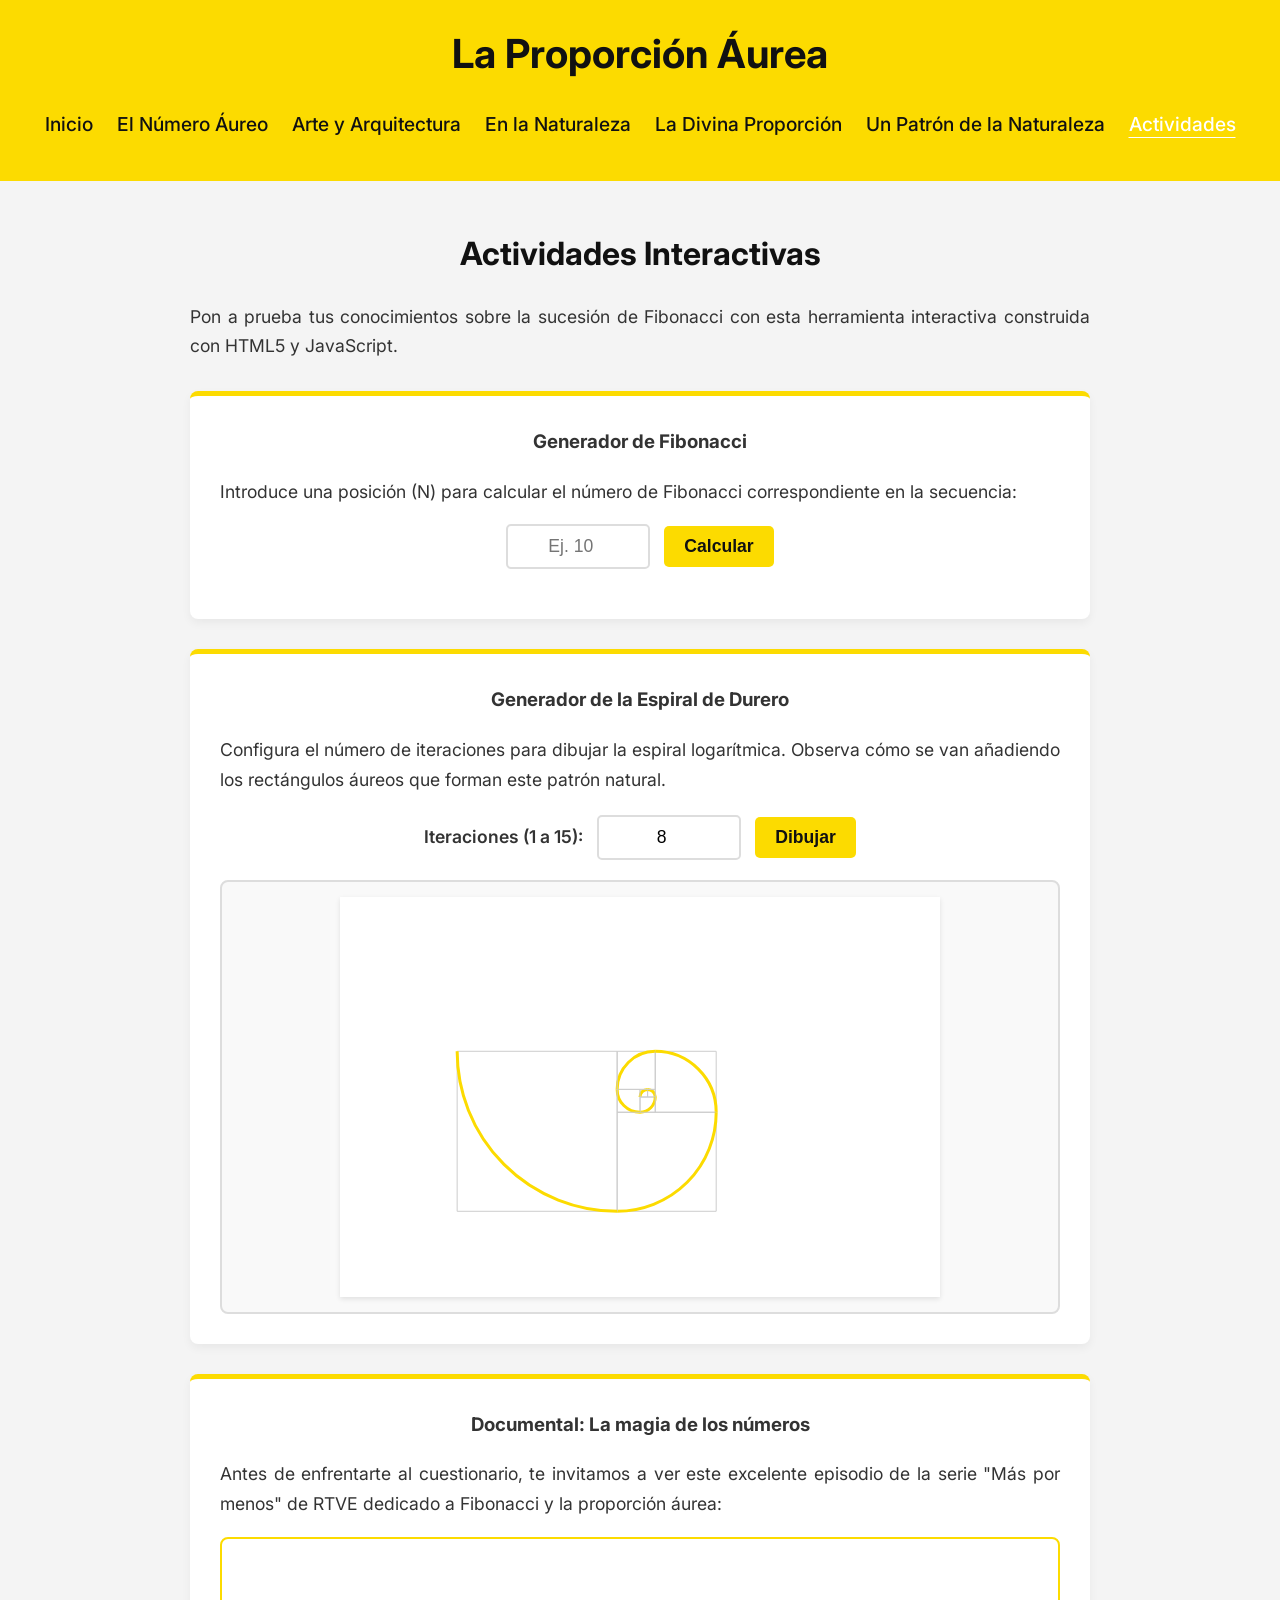
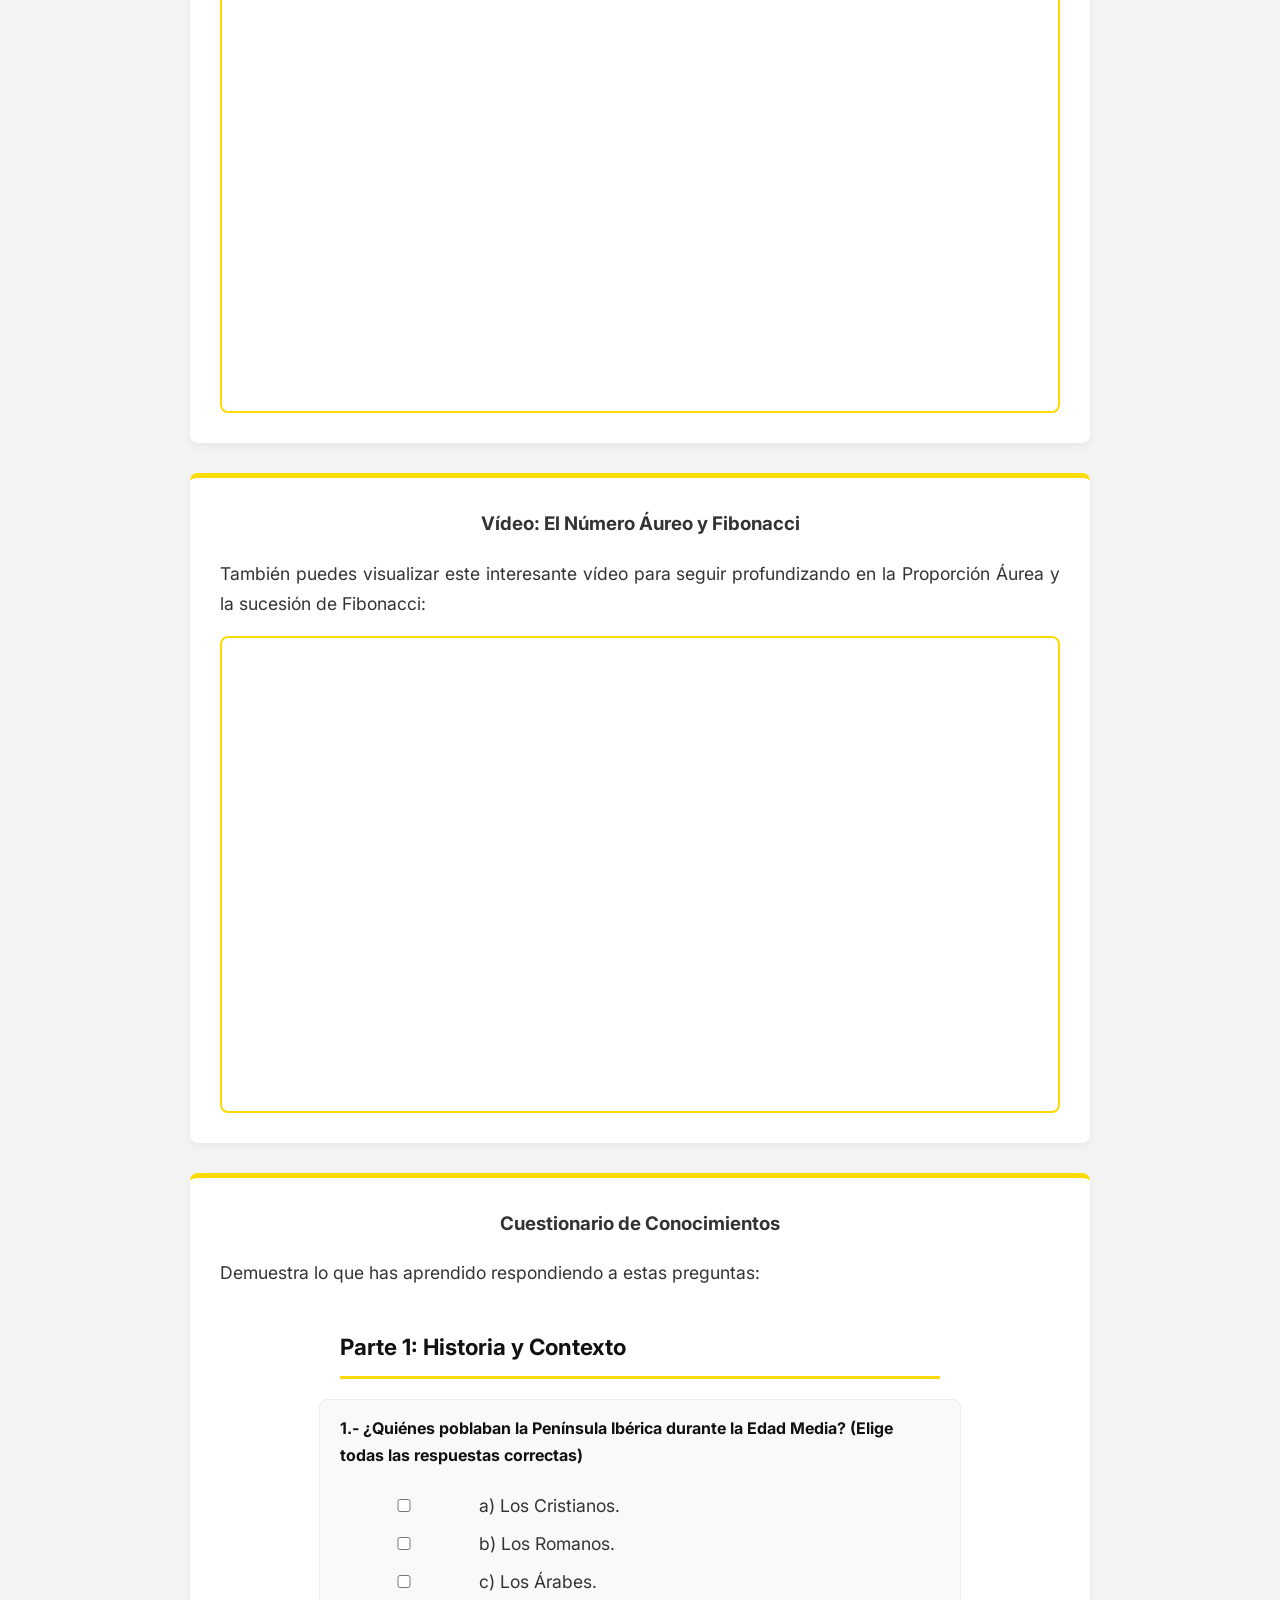
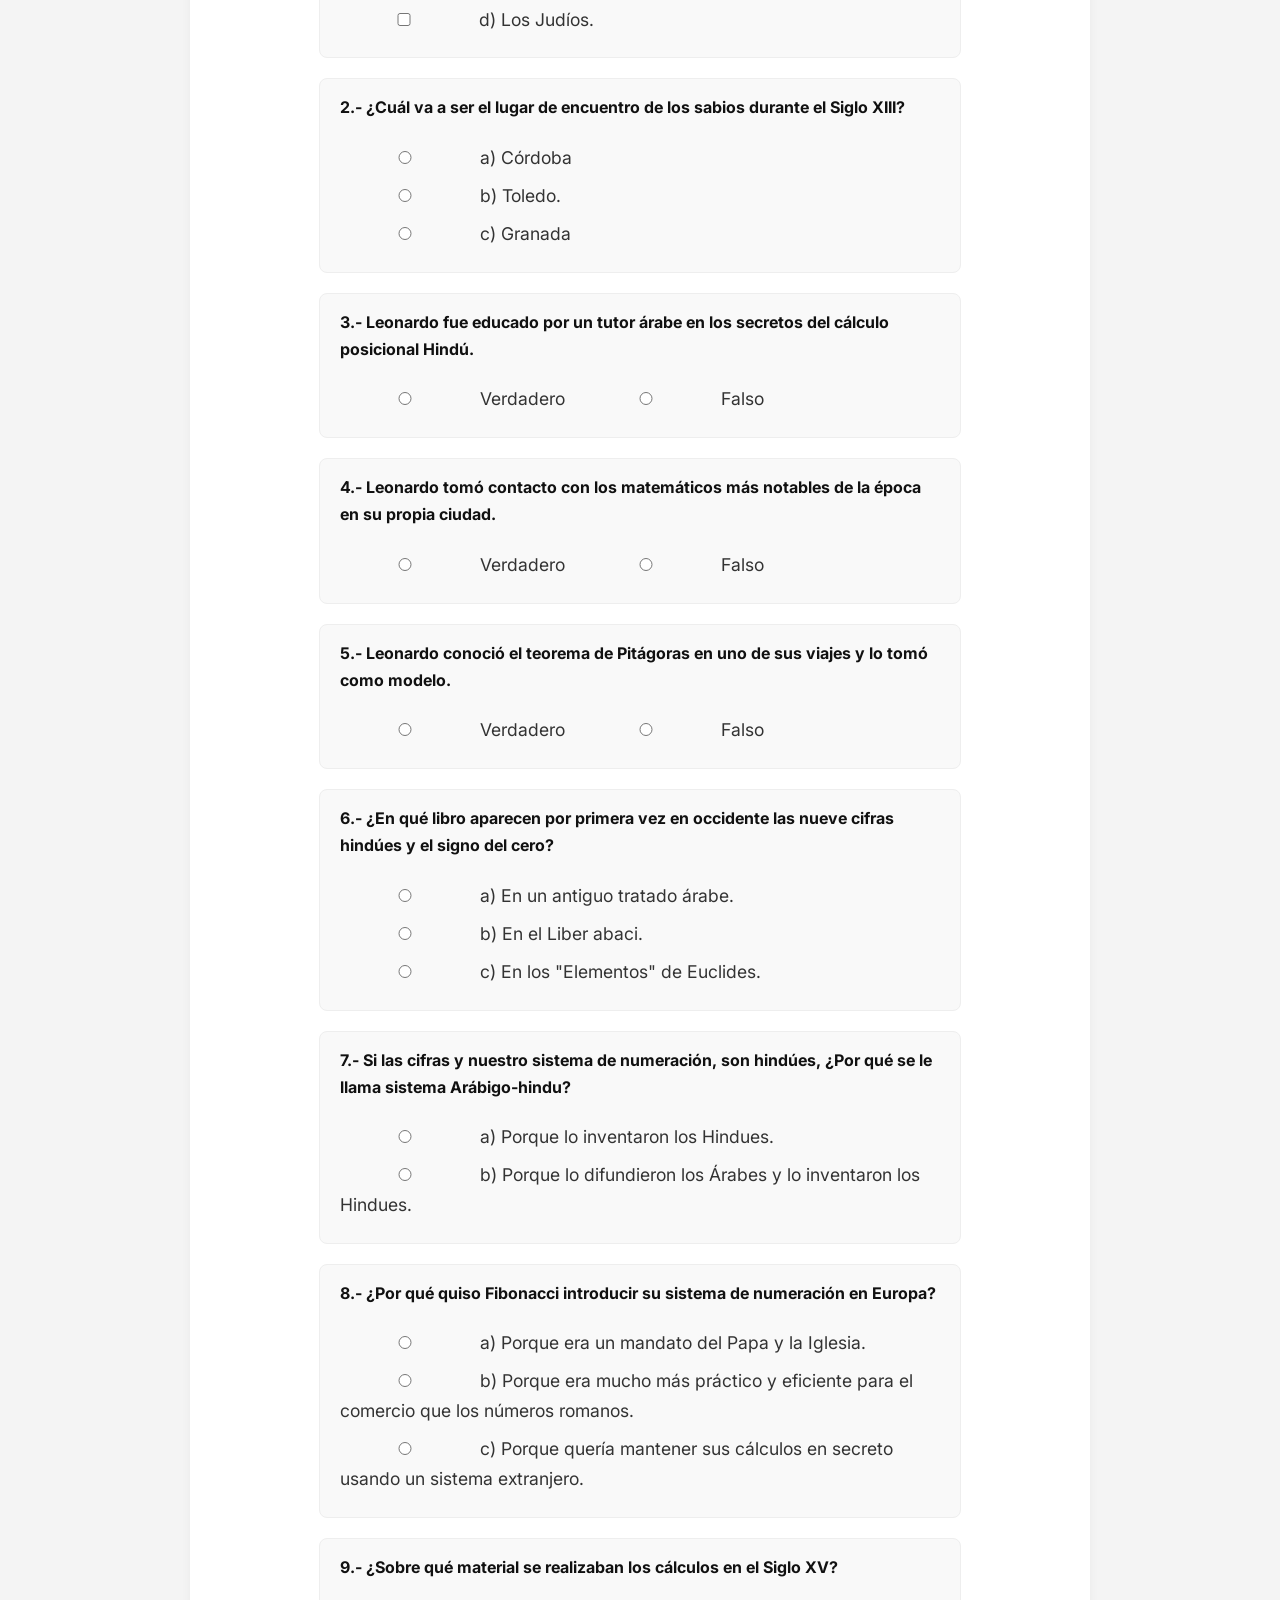
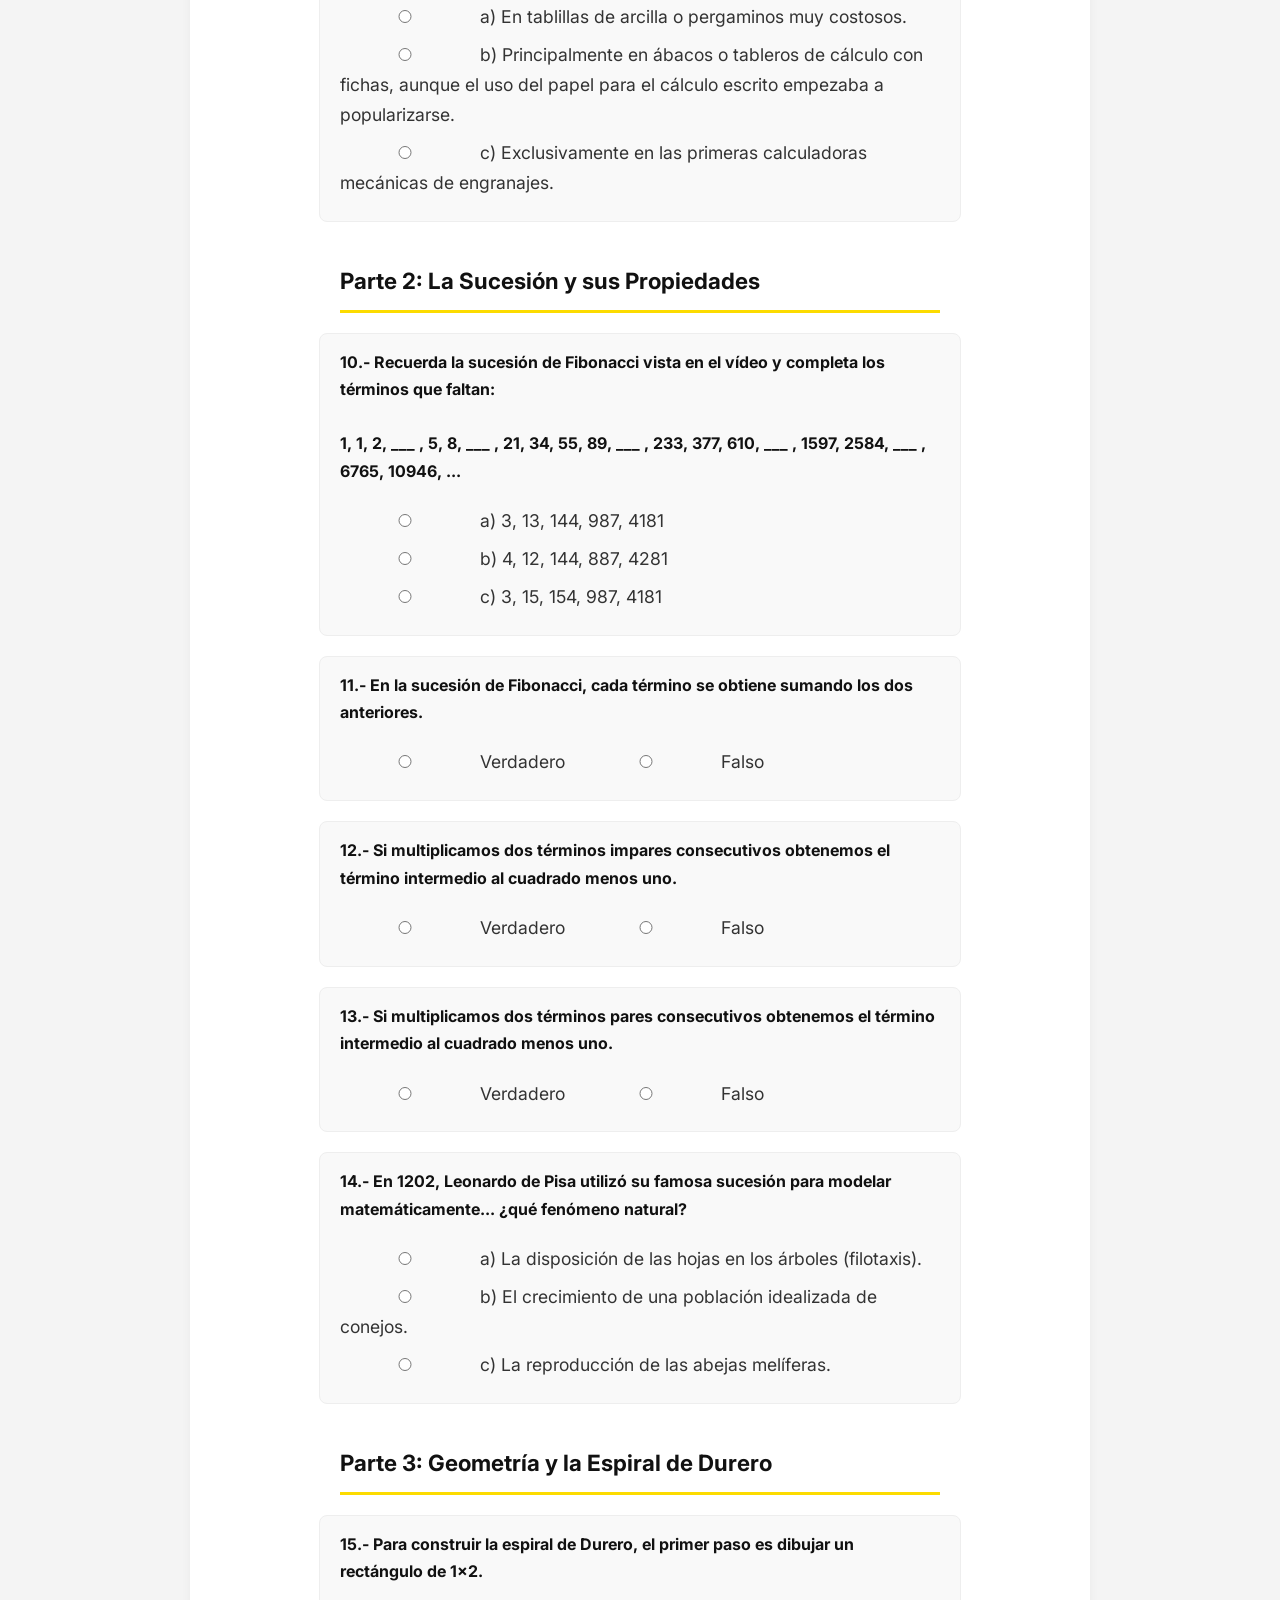
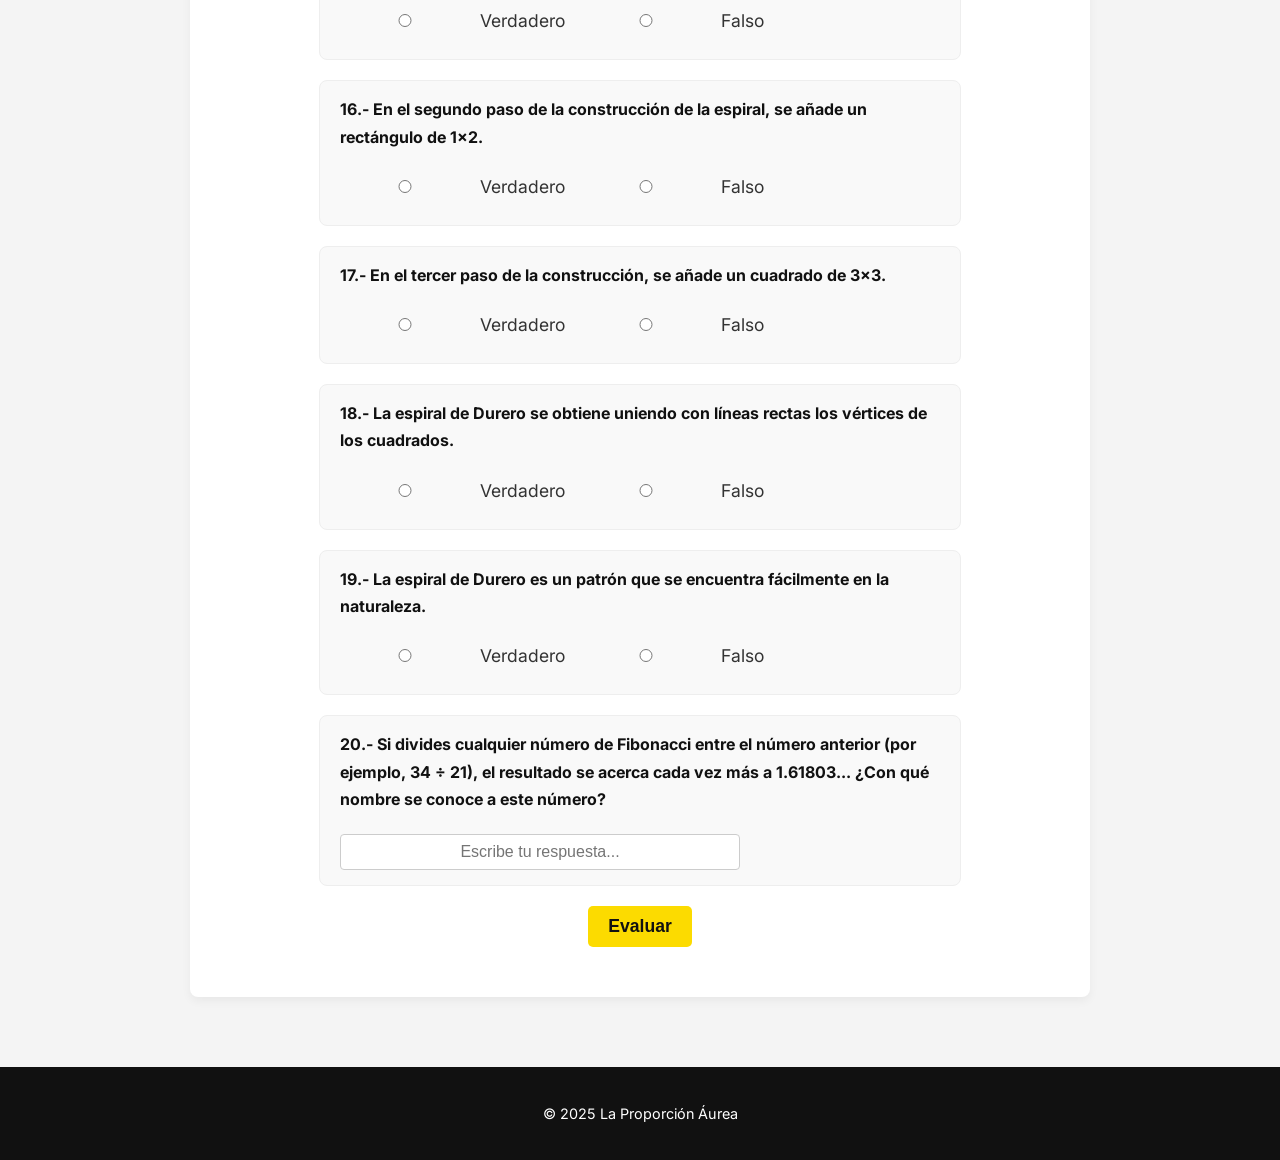
==== actividades.html @ 67c7a970 "Add files via upload" ====
<!DOCTYPE html>
<html lang="es">
<head>
    <meta charset="UTF-8">
    <meta name="viewport" content="width=device-width, initial-scale=1.0">
    <title>Actividades - La Proporción Áurea</title>
    <link rel="preconnect" href="https://fonts.googleapis.com">
    <link rel="preconnect" href="https://fonts.gstatic.com" crossorigin>
    <link href="https://fonts.googleapis.com/css2?family=Inter:wght@400;500;600;700&display=swap" rel="stylesheet">
    <link rel="stylesheet" href="styles.css">
</head>
<body>
    <header>
        <h1>La Proporción Áurea</h1>
        <input type="checkbox" id="menu-toggle" class="menu-toggle">
        <label for="menu-toggle" class="menu-icon">&#9776;</label>
        <nav>
            <ul>
                <li><a href="index.html">Inicio</a></li>
                <li><a href="numero_aureo.html">El Número Áureo</a></li>
                <li><a href="arte_arquitectura.html">Arte y Arquitectura</a></li>
                <li><a href="naturaleza.html">En la Naturaleza</a></li>
                <li><a href="divina_proporcion.html">La Divina Proporción</a></li>
                <li><a href="patron_naturaleza.html">Un Patrón de la Naturaleza</a></li>
                <li><a href="actividades.html" class="active">Actividades</a></li>
            </ul>
        </nav>
    </header>
    <main>
        <section>
            <h2>Actividades Interactivas</h2>
            <p>Pon a prueba tus conocimientos sobre la sucesión de Fibonacci con esta herramienta interactiva construida con HTML5 y JavaScript.</p>
            
            <div class="activity-box">
                <h3>Generador de Fibonacci</h3>
                <p>Introduce una posición (N) para calcular el número de Fibonacci correspondiente en la secuencia:</p>
                <input type="number" id="fiboInput" min="0" max="1000" placeholder="Ej. 10">
                <button onclick="calcularFibonacci()">Calcular</button>
                <div id="activity-result"></div>
            </div>

            <div class="activity-box" id="spiral-activity">
                <h3>Generador de la Espiral de Durero</h3>
                <p>Configura el número de iteraciones para dibujar la espiral logarítmica. Observa cómo se van añadiendo los rectángulos áureos que forman este patrón natural.</p>
                
                <div style="margin: 20px 0;">
                    <label for="spiralInput" style="font-weight: 600; font-size: 1.1em; margin-right: 10px;">Iteraciones (1 a 15):</label>
                    <input type="number" id="spiralInput" min="1" max="15" value="8" onchange="dibujarEspiral()">
                    <button onclick="dibujarEspiral()">Dibujar</button>
                </div>
                
                <div style="background-color: #f9f9f9; border: 2px solid #ddd; border-radius: 8px; overflow: hidden; max-width: 100%; display: flex; justify-content: center; align-items: center; padding: 15px; box-sizing: border-box;">
                    <canvas id="spiralCanvas" width="600" height="400" style="max-width: 100%; height: auto; background-color: #fff; box-shadow: 0 2px 5px rgba(0,0,0,0.1);"></canvas>
                </div>
            </div>

            <div class="activity-box">
                <h3>Documental: La magia de los números</h3>
                <p>Antes de enfrentarte al cuestionario, te invitamos a ver este excelente episodio de la serie "Más por menos" de RTVE dedicado a Fibonacci y la proporción áurea:</p>
                <div style="position: relative; padding-bottom: 56.25%; height: 0; overflow: hidden; border-radius: 8px; margin-top: 15px; border: 2px solid #fcdb00;">
                    <iframe src="https://www.rtve.es/drmn/embed/video/1291572" style="position: absolute; top: 0; left: 0; width: 100%; height: 100%; border: 0;" allowfullscreen></iframe>
                </div>
            </div>

            <div class="activity-box">
                <h3>Vídeo: El Número Áureo y Fibonacci</h3>
                <p>También puedes visualizar este interesante vídeo para seguir profundizando en la Proporción Áurea y la sucesión de Fibonacci:</p>
                <div style="position: relative; padding-bottom: 56.25%; height: 0; overflow: hidden; border-radius: 8px; margin-top: 15px; border: 2px solid #fcdb00;">
                    <iframe src="https://www.youtube-nocookie.com/embed/B6ztvqvZTsk" style="position: absolute; top: 0; left: 0; width: 100%; height: 100%; border: 0;" allowfullscreen></iframe>
                </div>
            </div>

            <div class="activity-box">
                <h3>Cuestionario de Conocimientos</h3>
                <p>Demuestra lo que has aprendido respondiendo a estas preguntas:</p>
                
                <h4 class="quiz-section-title">Parte 1: Historia y Contexto</h4>

                <div class="quiz-question">
                    <h4>1.- ¿Quiénes poblaban la Península Ibérica durante la Edad Media? (Elige todas las respuestas correctas)</h4>
                    <label><input type="checkbox" value="a" class="q1"> a) Los Cristianos.</label><br>
                    <label><input type="checkbox" value="b" class="q1"> b) Los Romanos.</label><br>
                    <label><input type="checkbox" value="c" class="q1"> c) Los Árabes.</label><br>
                    <label><input type="checkbox" value="d" class="q1"> d) Los Judíos.</label>
                </div>

                <div class="quiz-question">
                    <h4>2.- ¿Cuál va a ser el lugar de encuentro de los sabios durante el Siglo XIII?</h4>
                    <label><input type="radio" name="q2" value="a"> a) Córdoba</label><br>
                    <label><input type="radio" name="q2" value="b"> b) Toledo.</label><br>
                    <label><input type="radio" name="q2" value="c"> c) Granada</label>
                </div>

                <div class="quiz-question">
                    <h4>3.- Leonardo fue educado por un tutor árabe en los secretos del cálculo posicional Hindú.</h4>
                    <label><input type="radio" name="q3" value="v"> Verdadero</label>&nbsp;&nbsp;&nbsp;
                    <label><input type="radio" name="q3" value="f"> Falso</label>
                </div>

                <div class="quiz-question">
                    <h4>4.- Leonardo tomó contacto con los matemáticos más notables de la época en su propia ciudad.</h4>
                    <label><input type="radio" name="q4" value="v"> Verdadero</label>&nbsp;&nbsp;&nbsp;
                    <label><input type="radio" name="q4" value="f"> Falso</label>
                </div>

                <div class="quiz-question">
                    <h4>5.- Leonardo conoció el teorema de Pitágoras en uno de sus viajes y lo tomó como modelo.</h4>
                    <label><input type="radio" name="q5" value="v"> Verdadero</label>&nbsp;&nbsp;&nbsp;
                    <label><input type="radio" name="q5" value="f"> Falso</label>
                </div>

                <div class="quiz-question">
                    <h4>6.- ¿En qué libro aparecen por primera vez en occidente las nueve cifras hindúes y el signo del cero?</h4>
                    <label><input type="radio" name="q6" value="a"> a) En un antiguo tratado árabe.</label><br>
                    <label><input type="radio" name="q6" value="b"> b) En el Liber abaci.</label><br>
                    <label><input type="radio" name="q6" value="c"> c) En los "Elementos" de Euclides.</label>
                </div>

                <div class="quiz-question">
                    <h4>7.- Si las cifras y nuestro sistema de numeración, son hindúes, ¿Por qué se le llama sistema Arábigo-hindu?</h4>
                    <label><input type="radio" name="q7" value="a"> a) Porque lo inventaron los Hindues.</label><br>
                    <label><input type="radio" name="q7" value="b"> b) Porque lo difundieron los Árabes y lo inventaron los Hindues.</label>
                </div>

                <div class="quiz-question">
                    <h4>8.- ¿Por qué quiso Fibonacci introducir su sistema de numeración en Europa?</h4>
                    <label><input type="radio" name="q8" value="a"> a) Porque era un mandato del Papa y la Iglesia.</label><br>
                    <label><input type="radio" name="q8" value="b"> b) Porque era mucho más práctico y eficiente para el comercio que los números romanos.</label><br>
                    <label><input type="radio" name="q8" value="c"> c) Porque quería mantener sus cálculos en secreto usando un sistema extranjero.</label>
                </div>

                <div class="quiz-question">
                    <h4>9.- ¿Sobre qué material se realizaban los cálculos en el Siglo XV?</h4>
                    <label><input type="radio" name="q9" value="a"> a) En tablillas de arcilla o pergaminos muy costosos.</label><br>
                    <label><input type="radio" name="q9" value="b"> b) Principalmente en ábacos o tableros de cálculo con fichas, aunque el uso del papel para el cálculo escrito empezaba a popularizarse.</label><br>
                    <label><input type="radio" name="q9" value="c"> c) Exclusivamente en las primeras calculadoras mecánicas de engranajes.</label>
                </div>

                <h4 class="quiz-section-title">Parte 2: La Sucesión y sus Propiedades</h4>

                <div class="quiz-question">
                    <h4>10.- Recuerda la sucesión de Fibonacci vista en el vídeo y completa los términos que faltan:<br><br>1, 1, 2, ___ , 5, 8, ___ , 21, 34, 55, 89, ___ , 233, 377, 610, ___ , 1597, 2584, ___ , 6765, 10946, ...</h4>
                    <label><input type="radio" name="q10" value="a"> a) 3, 13, 144, 987, 4181</label><br>
                    <label><input type="radio" name="q10" value="b"> b) 4, 12, 144, 887, 4281</label><br>
                    <label><input type="radio" name="q10" value="c"> c) 3, 15, 154, 987, 4181</label>
                </div>

                <div class="quiz-question">
                    <h4>11.- En la sucesión de Fibonacci, cada término se obtiene sumando los dos anteriores.</h4>
                    <label><input type="radio" name="q11" value="v"> Verdadero</label>&nbsp;&nbsp;&nbsp;
                    <label><input type="radio" name="q11" value="f"> Falso</label>
                </div>

                <div class="quiz-question">
                    <h4>12.- Si multiplicamos dos términos impares consecutivos obtenemos el término intermedio al cuadrado menos uno.</h4>
                    <label><input type="radio" name="q12" value="v"> Verdadero</label>&nbsp;&nbsp;&nbsp;
                    <label><input type="radio" name="q12" value="f"> Falso</label>
                </div>

                <div class="quiz-question">
                    <h4>13.- Si multiplicamos dos términos pares consecutivos obtenemos el término intermedio al cuadrado menos uno.</h4>
                    <label><input type="radio" name="q13" value="v"> Verdadero</label>&nbsp;&nbsp;&nbsp;
                    <label><input type="radio" name="q13" value="f"> Falso</label>
                </div>

                <div class="quiz-question">
                    <h4>14.- En 1202, Leonardo de Pisa utilizó su famosa sucesión para modelar matemáticamente... ¿qué fenómeno natural?</h4>
                    <label><input type="radio" name="q14" value="a"> a) La disposición de las hojas en los árboles (filotaxis).</label><br>
                    <label><input type="radio" name="q14" value="b"> b) El crecimiento de una población idealizada de conejos.</label><br>
                    <label><input type="radio" name="q14" value="c"> c) La reproducción de las abejas melíferas.</label>
                </div>

                <h4 class="quiz-section-title">Parte 3: Geometría y la Espiral de Durero</h4>

                <div class="quiz-question">
                    <h4>15.- Para construir la espiral de Durero, el primer paso es dibujar un rectángulo de 1x2.</h4>
                    <label><input type="radio" name="q15" value="v"> Verdadero</label>&nbsp;&nbsp;&nbsp;
                    <label><input type="radio" name="q15" value="f"> Falso</label>
                </div>

                <div class="quiz-question">
                    <h4>16.- En el segundo paso de la construcción de la espiral, se añade un rectángulo de 1x2.</h4>
                    <label><input type="radio" name="q16" value="v"> Verdadero</label>&nbsp;&nbsp;&nbsp;
                    <label><input type="radio" name="q16" value="f"> Falso</label>
                </div>

                <div class="quiz-question">
                    <h4>17.- En el tercer paso de la construcción, se añade un cuadrado de 3x3.</h4>
                    <label><input type="radio" name="q17" value="v"> Verdadero</label>&nbsp;&nbsp;&nbsp;
                    <label><input type="radio" name="q17" value="f"> Falso</label>
                </div>

                <div class="quiz-question">
                    <h4>18.- La espiral de Durero se obtiene uniendo con líneas rectas los vértices de los cuadrados.</h4>
                    <label><input type="radio" name="q18" value="v"> Verdadero</label>&nbsp;&nbsp;&nbsp;
                    <label><input type="radio" name="q18" value="f"> Falso</label>
                </div>

                <div class="quiz-question">
                    <h4>19.- La espiral de Durero es un patrón que se encuentra fácilmente en la naturaleza.</h4>
                    <label><input type="radio" name="q19" value="v"> Verdadero</label>&nbsp;&nbsp;&nbsp;
                    <label><input type="radio" name="q19" value="f"> Falso</label>
                </div>

                <div class="quiz-question">
                    <h4>20.- Si divides cualquier número de Fibonacci entre el número anterior (por ejemplo, 34 &divide; 21), el resultado se acerca cada vez más a 1.61803... ¿Con qué nombre se conoce a este número?</h4>
                    <input type="text" id="q20" placeholder="Escribe tu respuesta..." style="padding: 8px; font-size: 1em; border: 1px solid #ccc; border-radius: 4px; width: 90%; max-width: 400px; box-sizing: border-box;">
                </div>

                <button onclick="evaluarQuiz()">Evaluar</button>
                <div id="quiz-result"></div>
            </div>
        </section>
    </main>
    <footer>
        <p>© 2025 La Proporción Áurea</p>
    </footer>
    <a href="#" class="back-to-top" title="Volver arriba">↑</a>
    <script src="script.js"></script>
    <script>
        function calcularFibonacci() {
            const n = parseInt(document.getElementById('fiboInput').value);
            const resultDiv = document.getElementById('activity-result');
            if (isNaN(n) || n < 0) { resultDiv.innerHTML = "<span style='color:red;'>Por favor, introduce un número válido (0 o mayor).</span>"; return; }
            let a = 0, b = 1, temp;
            for (let i = 2; i <= n; i++) { temp = a + b; a = b; b = temp; }
            resultDiv.innerHTML = `El número de Fibonacci en la posición <strong>${n}</strong> es:<br><span style='font-size: 1.5em; color: #fcdb00; text-shadow: 1px 1px 2px #000;'>${n === 0 ? 0 : (n === 1 ? 1 : b)}</span>`;
        }

        function evaluarQuiz() {
            let score = 0;
            let resultHTML = "";

            // Evaluación de la Pregunta 1 (Respuestas correctas: a, c, d)
            const q1a = document.querySelector('input.q1[value="a"]').checked;
            const q1b = document.querySelector('input.q1[value="b"]').checked;
            const q1c = document.querySelector('input.q1[value="c"]').checked;
            const q1d = document.querySelector('input.q1[value="d"]').checked;

            if (q1a && !q1b && q1c && q1d) {
                score++;
                resultHTML += "<p class='correct-answer'><strong>Pregunta 1:</strong> ¡Correcto! Cristianos, árabes y judíos convivieron en la Península Ibérica.</p>";
            } else {
                resultHTML += "<p class='incorrect-answer'><strong>Pregunta 1:</strong> Incorrecto. Las respuestas correctas eran a) Los Cristianos, c) Los Árabes y d) Los Judíos.</p>";
            }

            // Evaluación de la Pregunta 2 (Respuesta correcta: b)
            const q2 = document.querySelector('input[name="q2"]:checked');
            if (q2 && q2.value === "b") {
                score++;
                resultHTML += "<p class='correct-answer'><strong>Pregunta 2:</strong> ¡Correcto! Toledo fue el gran punto de encuentro de sabios.</p>";
            } else {
                resultHTML += "<p class='incorrect-answer'><strong>Pregunta 2:</strong> Incorrecto. La respuesta correcta es b) Toledo.</p>";
            }

            // Evaluación de la Pregunta 3 (Respuesta correcta: v - Verdadero)
            const q3 = document.querySelector('input[name="q3"]:checked');
            if (q3 && q3.value === "v") {
                score++;
                resultHTML += "<p class='correct-answer'><strong>Pregunta 3:</strong> ¡Correcto! Leonardo aprendió este sistema en el norte de África.</p>";
            } else {
                resultHTML += "<p class='incorrect-answer'><strong>Pregunta 3:</strong> Incorrecto. La respuesta correcta es Verdadero.</p>";
            }

            // Evaluación de la Pregunta 4 (Respuesta correcta: f - Falso)
            const q4 = document.querySelector('input[name="q4"]:checked');
            if (q4 && q4.value === "f") {
                score++;
                resultHTML += "<p class='correct-answer'><strong>Pregunta 4:</strong> ¡Correcto! Viajó intensamente por todo el Mediterráneo para conocer a otros sabios, no se quedó en Pisa.</p>";
            } else {
                resultHTML += "<p class='incorrect-answer'><strong>Pregunta 4:</strong> Incorrecto. La respuesta correcta es Falso.</p>";
            }

            // Evaluación de la Pregunta 5 (Respuesta correcta: f - Falso)
            const q5 = document.querySelector('input[name="q5"]:checked');
            if (q5 && q5.value === "f") {
                score++;
                resultHTML += "<p class='correct-answer'><strong>Pregunta 5:</strong> ¡Correcto! Su gran inspiración y modelo fue el sistema numérico hindú-árabe, no Pitágoras.</p>";
            } else {
                resultHTML += "<p class='incorrect-answer'><strong>Pregunta 5:</strong> Incorrecto. La respuesta correcta es Falso.</p>";
            }

            // Evaluación de la Pregunta 6 (Respuesta correcta: b)
            const q6 = document.querySelector('input[name="q6"]:checked');
            if (q6 && q6.value === "b") {
                score++;
                resultHTML += "<p class='correct-answer'><strong>Pregunta 6:</strong> ¡Correcto! Aparecieron en occidente por primera vez en su famoso 'Liber abaci'.</p>";
            } else {
                resultHTML += "<p class='incorrect-answer'><strong>Pregunta 6:</strong> Incorrecto. La respuesta correcta es b) En el Liber abaci.</p>";
            }

            // Evaluación de la Pregunta 7 (Respuesta correcta: b)
            const q7 = document.querySelector('input[name="q7"]:checked');
            if (q7 && q7.value === "b") {
                score++;
                resultHTML += "<p class='correct-answer'><strong>Pregunta 7:</strong> ¡Correcto! Los hindúes lo crearon, pero fueron los estudiosos árabes quienes lo introdujeron en Europa.</p>";
            } else {
                resultHTML += "<p class='incorrect-answer'><strong>Pregunta 7:</strong> Incorrecto. La respuesta correcta es b) Porque lo difundieron los Árabes y lo inventaron los Hindues.</p>";
            }

            // Evaluación de la Pregunta 8 (Respuesta correcta: b)
            const q8 = document.querySelector('input[name="q8"]:checked');
            if (q8 && q8.value === "b") {
                score++;
                resultHTML += "<p class='correct-answer'><strong>Pregunta 8:</strong> ¡Correcto! Al ser hijo de un comerciante, vio que calcular con el sistema hindú-árabe (incluyendo el cero) era infinitamente superior para la contabilidad que usar los torpes números romanos.</p>";
            } else {
                resultHTML += "<p class='incorrect-answer'><strong>Pregunta 8:</strong> Incorrecto. La respuesta correcta es b) Porque era mucho más práctico y eficiente para el comercio que los números romanos.</p>";
            }

            // Evaluación de la Pregunta 9 (Respuesta correcta: b)
            const q9 = document.querySelector('input[name="q9"]:checked');
            if (q9 && q9.value === "b") {
                score++;
                resultHTML += "<p class='correct-answer'><strong>Pregunta 9:</strong> ¡Correcto! Los comerciantes usaban tableros de cálculo (ábacos), pero gracias a los números introducidos por Fibonacci y la mayor disponibilidad de papel, los cálculos algorítmicos escritos fueron ganando terreno rápidamente.</p>";
            } else {
                resultHTML += "<p class='incorrect-answer'><strong>Pregunta 9:</strong> Incorrecto. La respuesta correcta es b) Principalmente en ábacos o tableros de cálculo con fichas, aunque el uso del papel para el cálculo escrito empezaba a popularizarse.</p>";
            }

            // Evaluación de la Pregunta 10 (Respuesta correcta: a)
            const q10 = document.querySelector('input[name="q10"]:checked');
            if (q10 && q10.value === "a") {
                score++;
                resultHTML += "<p class='correct-answer'><strong>Pregunta 10:</strong> ¡Correcto! Los números que faltan se obtienen sumando siempre los dos anteriores (1+2=3; 5+8=13; 55+89=144; 377+610=987; 1597+2584=4181).</p>";
            } else {
                resultHTML += "<p class='incorrect-answer'><strong>Pregunta 10:</strong> Incorrecto. La respuesta correcta es a) 3, 13, 144, 987, 4181.</p>";
            }

            // Evaluación de la Pregunta 11 (Respuesta correcta: v)
            const q11 = document.querySelector('input[name="q11"]:checked');
            if (q11 && q11.value === "v") {
                score++;
                resultHTML += "<p class='correct-answer'><strong>Pregunta 11:</strong> ¡Correcto! Es la regla fundamental matemática con la que se construye toda la sucesión.</p>";
            } else {
                resultHTML += "<p class='incorrect-answer'><strong>Pregunta 11:</strong> Incorrecto. La respuesta correcta es Verdadero.</p>";
            }

            // Evaluación de la Pregunta 12 (Respuesta correcta: f)
            const q12 = document.querySelector('input[name="q12"]:checked');
            if (q12 && q12.value === "f") {
                score++;
                resultHTML += "<p class='correct-answer'><strong>Pregunta 12:</strong> ¡Correcto! Según la Identidad de Cassini, para posiciones impares se obtiene el término intermedio al cuadrado <strong>MÁS</strong> uno (ej: el 3º y 5º término son 2 y 5. 2x5 = 10, que es igual a 3² + 1).</p>";
            } else {
                resultHTML += "<p class='incorrect-answer'><strong>Pregunta 12:</strong> Incorrecto. La respuesta correcta es Falso.</p>";
            }

            // Evaluación de la Pregunta 13 (Respuesta correcta: v)
            const q13 = document.querySelector('input[name="q13"]:checked');
            if (q13 && q13.value === "v") {
                score++;
                resultHTML += "<p class='correct-answer'><strong>Pregunta 13:</strong> ¡Correcto! Es una de las propiedades de la Identidad de Cassini (ej: el 4º y 6º término son 3 y 8. 3x8 = 24, que es igual a 5² - 1).</p>";
            } else {
                resultHTML += "<p class='incorrect-answer'><strong>Pregunta 13:</strong> Incorrecto. La respuesta correcta es Verdadero.</p>";
            }

            // Evaluación de la Pregunta 14 (Respuesta correcta: b)
            const q14 = document.querySelector('input[name="q14"]:checked');
            if (q14 && q14.value === "b") {
                score++;
                resultHTML += "<p class='correct-answer'><strong>Pregunta 14:</strong> ¡Correcto! Fibonacci planteó el famoso problema de cuántas parejas de conejos se producirían en un año a partir de una pareja inicial, bajo condiciones ideales de reproducción.</p>";
            } else {
                resultHTML += "<p class='incorrect-answer'><strong>Pregunta 14:</strong> Incorrecto. La respuesta correcta es b) El crecimiento de una población idealizada de conejos.</p>";
            }

            // Evaluación de la Pregunta 15 (Respuesta correcta: f)
            const q15 = document.querySelector('input[name="q15"]:checked');
            if (q15 && q15.value === "f") {
                score++;
                resultHTML += "<p class='correct-answer'><strong>Pregunta 15:</strong> ¡Correcto! La construcción se inicia con un cuadrado de 1x1.</p>";
            } else {
                resultHTML += "<p class='incorrect-answer'><strong>Pregunta 15:</strong> Incorrecto. La respuesta correcta es Falso, se parte de un cuadrado 1x1.</p>";
            }

            // Evaluación de la Pregunta 16 (Respuesta correcta: f)
            const q16 = document.querySelector('input[name="q16"]:checked');
            if (q16 && q16.value === "f") {
                score++;
                resultHTML += "<p class='correct-answer'><strong>Pregunta 16:</strong> ¡Correcto! En el segundo paso se añade otro cuadrado de 1x1.</p>";
            } else {
                resultHTML += "<p class='incorrect-answer'><strong>Pregunta 16:</strong> Incorrecto. La respuesta correcta es Falso.</p>";
            }

            // Evaluación de la Pregunta 17 (Respuesta correcta: f)
            const q17 = document.querySelector('input[name="q17"]:checked');
            if (q17 && q17.value === "f") {
                score++;
                resultHTML += "<p class='correct-answer'><strong>Pregunta 17:</strong> ¡Correcto! En el tercer paso se añade un cuadrado de 2x2.</p>";
            } else {
                resultHTML += "<p class='incorrect-answer'><strong>Pregunta 17:</strong> Incorrecto. La respuesta correcta es Falso.</p>";
            }

            // Evaluación de la Pregunta 18 (Respuesta correcta: f)
            const q18 = document.querySelector('input[name="q18"]:checked');
            if (q18 && q18.value === "f") {
                score++;
                resultHTML += "<p class='correct-answer'><strong>Pregunta 18:</strong> ¡Correcto! La espiral se obtiene trazando arcos de un cuarto de círculo dentro de cada cuadrado.</p>";
            } else {
                resultHTML += "<p class='incorrect-answer'><strong>Pregunta 18:</strong> Incorrecto. La respuesta correcta es Falso.</p>";
            }

            // Evaluación de la Pregunta 19 (Respuesta correcta: v)
            const q19 = document.querySelector('input[name="q19"]:checked');
            if (q19 && q19.value === "v") {
                score++;
                resultHTML += "<p class='correct-answer'><strong>Pregunta 19:</strong> ¡Correcto! Es uno de los patrones más comunes en la naturaleza, visible en conchas, girasoles, galaxias, etc.</p>";
            } else {
                resultHTML += "<p class='incorrect-answer'><strong>Pregunta 19:</strong> Incorrecto. La respuesta correcta es Verdadero.</p>";
            }

            // Evaluación de la Pregunta 20 (Campo de texto libre)
            const q20Input = document.getElementById('q20');
            const q20Val = q20Input ? q20Input.value.trim().toLowerCase().normalize("NFD").replace(/[\u0300-\u036f]/g, "") : "";
            if (q20Val === "numero aureo" || q20Val === "el numero aureo" || q20Val === "proporcion divina" || q20Val === "la proporcion divina" || q20Val === "proporcion aurea" || q20Val === "phi" || q20Val === "numero phi") {
                score++;
                resultHTML += "<p class='correct-answer'><strong>Pregunta 20:</strong> ¡Correcto! A este valor se le conoce como Número Áureo o Proporción Divina.</p>";
            } else {
                resultHTML += "<p class='incorrect-answer'><strong>Pregunta 20:</strong> Incorrecto. La respuesta correcta es el Número Áureo (o Proporción Divina).</p>";
            }

            const resultDiv = document.getElementById('quiz-result');
            resultDiv.innerHTML = `<h4 style="color: #111; margin-top: 15px;">Tu puntuación: ${score} / 20</h4>` + resultHTML;
        }

        function dibujarEspiral() {
            const input = document.getElementById('spiralInput');
            let iter = parseInt(input.value);
            const canvas = document.getElementById('spiralCanvas');
            const ctx = canvas.getContext('2d');
            const width = canvas.width;
            const height = canvas.height;

            ctx.clearRect(0, 0, width, height);
            
            if (isNaN(iter) || iter < 1) return;
            
            // Limitamos a 15 iteraciones para que no se desborde visualmente
            iter = Math.min(iter, 15);
            input.value = iter; 

            let fibs = [1, 1];
            for (let i = 2; i < iter; i++) {
                fibs.push(fibs[i-1] + fibs[i-2]);
            }

            ctx.save();
            
            // Escala dinámica para asegurar que la espiral quepa en el canvas
            let maxFib = fibs[iter - 1];
            let scale = Math.min(width, height) / (maxFib * 2.5); 
            if (iter <= 3) scale = 40;
            
            ctx.translate(width / 2, height / 2);
            ctx.rotate(-Math.PI / 2); // Orientación inicial para que crezca hacia afuera adecuadamente

            for (let i = 0; i < iter; i++) {
                let f = fibs[i] * scale;
                
                // Dibujar el cuadrado
                ctx.beginPath();
                ctx.strokeStyle = '#ccc';
                ctx.lineWidth = 1;
                ctx.rect(0, 0, f, f);
                ctx.stroke();
                
                // Dibujar el arco de la espiral
                ctx.beginPath();
                ctx.strokeStyle = '#fcdb00';
                ctx.lineWidth = 3;
                ctx.arc(0, f, f, 1.5 * Math.PI, 0, false);
                ctx.stroke();
                
                // Trasladar al siguiente vértice y rotar 90 grados en cada paso
                ctx.translate(f, f);
                ctx.rotate(Math.PI / 2);
            }
            
            ctx.restore();
        }

        // Dibujar la espiral por defecto al cargar la página
        window.addEventListener('DOMContentLoaded', function() {
            if(document.getElementById('spiralCanvas')) {
                dibujarEspiral();
            }
        });
    </script>
</body>
</html>
---- styles.css ----
html {
    scroll-behavior: smooth;
}

body {
    font-family: 'Inter', sans-serif;
    margin: 0;
    padding: 0;
    background-color: #f4f4f4;
    color: #333;
    line-height: 1.7;
}
header {
    background-color: #fcdb00;
    padding: 20px;
    text-align: center;
}
header h1 {
    margin: 0;
    font-size: 2.5em;
    color: #111;
}
main {
    padding: 20px;
    max-width: 900px;
    margin: auto;
}
section {
    margin-bottom: 50px;
}
section h2 {
    font-size: 2em;
    color: #111;
    margin-bottom: 20px;
    text-align: center;
}
section p {
    font-size: 1.1em;
    color: #333;
    text-align: justify;
}
.golden-ratio {
    font-size: 1.5em;
    color: #fcdb00;
    font-weight: bold;
}
.image-container {
    display: flex;
    justify-content: center;
    margin-top: 20px;
    width: 100%;
    overflow: hidden;
}
.image-container img {
    max-width: 100%;
    height: auto;
    border: 5px solid #fcdb00;
    border-radius: 8px;
    display: block;
}
footer {
    background-color: #111;
    color: #fff;
    padding: 20px;
    text-align: center;
    font-size: 0.9em;
}
nav ul {
    list-style: none;
    padding: 0;
    margin: 20px 0;
    text-align: center;
}
nav ul li {
    display: inline;
    margin: 0 10px;
}
nav ul li a {
    color: #111;
    text-decoration: none;
    font-size: 1.2em;
    font-weight: 500;
}
nav ul li a:hover {
    color: #fff;
}

.menu-toggle {
    display: none;
}
.menu-icon {
    display: none;
}

@media (max-width: 600px) {
    header h1 {
        font-size: 2em;
    }
    section h2 {
        font-size: 1.5em;
    }
    section p {
        font-size: 1em;
    }
        .menu-icon {
            display: block;
            font-size: 2em;
            cursor: pointer;
            margin-top: 10px;
            user-select: none;
        }
        nav ul {
            display: none; /* Oculta el menú por defecto en móviles */
        }
        .menu-toggle:checked ~ nav ul {
            display: block; /* Muestra el menú al tocar el icono */
        }
    nav ul li {
        display: block;
            margin: 15px 0;
    }
    .image-container {
        max-width: 100%;
    }
    .image-container img {
        max-width: 100%;
        height: auto;
    }
}

nav ul li a.active {
    color: #fff;
    text-decoration: underline;
    text-underline-offset: 6px; /* Separa un poco el subrayado del texto */
}

.back-to-top {
    position: fixed;
    bottom: 20px;
    right: 20px;
    background-color: #fcdb00;
    color: #111;
    text-decoration: none;
    padding: 10px 15px;
    border-radius: 5px;
    font-weight: bold;
    box-shadow: 0 2px 5px rgba(0,0,0,0.3);
    transition: background-color 0.3s, transform 0.3s, opacity 0.3s, visibility 0.3s;
    opacity: 0;
    visibility: hidden;
}
.back-to-top.show {
    opacity: 1;
    visibility: visible;
}
.back-to-top:hover {
    background-color: #111;
    color: #fff;
    transform: translateY(-3px);
}

/* Estilos para las actividades interactivas */
.activity-box {
    background: #fff;
    padding: 30px;
    border-radius: 8px;
    box-shadow: 0 4px 10px rgba(0,0,0,0.05);
    margin-top: 30px;
    text-align: center;
    border-top: 5px solid #fcdb00;
}
.activity-box h3 {
    margin-top: 0;
}
.activity-box input {
    padding: 10px;
    font-size: 1.1em;
    margin-right: 10px;
    border: 2px solid #ddd;
    border-radius: 5px;
    width: 120px;
    text-align: center;
}
.activity-box button {
    padding: 10px 20px;
    font-size: 1.1em;
    background-color: #fcdb00;
    color: #111;
    border: none;
    border-radius: 5px;
    cursor: pointer;
    font-weight: bold;
    transition: background-color 0.3s, color 0.3s;
}
.activity-box button:hover {
    background-color: #111;
    color: #fff;
}
#activity-result {
    margin-top: 20px;
    font-size: 1.2em;
}

/* Estilos para el cuestionario (quiz) */
.quiz-question {
    text-align: left;
    margin: 20px auto;
    max-width: 600px;
    background-color: #f9f9f9;
    padding: 15px 20px;
    border-radius: 8px;
    border: 1px solid #eee;
}
.quiz-question h4 {
    margin-top: 0;
    color: #111;
}
.quiz-question label {
    display: inline-block;
    margin-bottom: 8px;
    cursor: pointer;
    font-size: 1.1em;
}
#quiz-result {
    margin-top: 20px;
    text-align: left;
    max-width: 600px;
    margin-left: auto;
    margin-right: auto;
}

.quiz-section-title {
    font-size: 1.4em;
    color: #111;
    border-bottom: 3px solid #fcdb00;
    margin: 40px auto 20px auto;
    padding-bottom: 10px;
    max-width: 600px;
    text-align: left;
}

.correct-answer {
    color: #2e7d32; /* Verde oscuro */
}
.incorrect-answer {
    color: #d32f2f; /* Rojo oscuro */
}
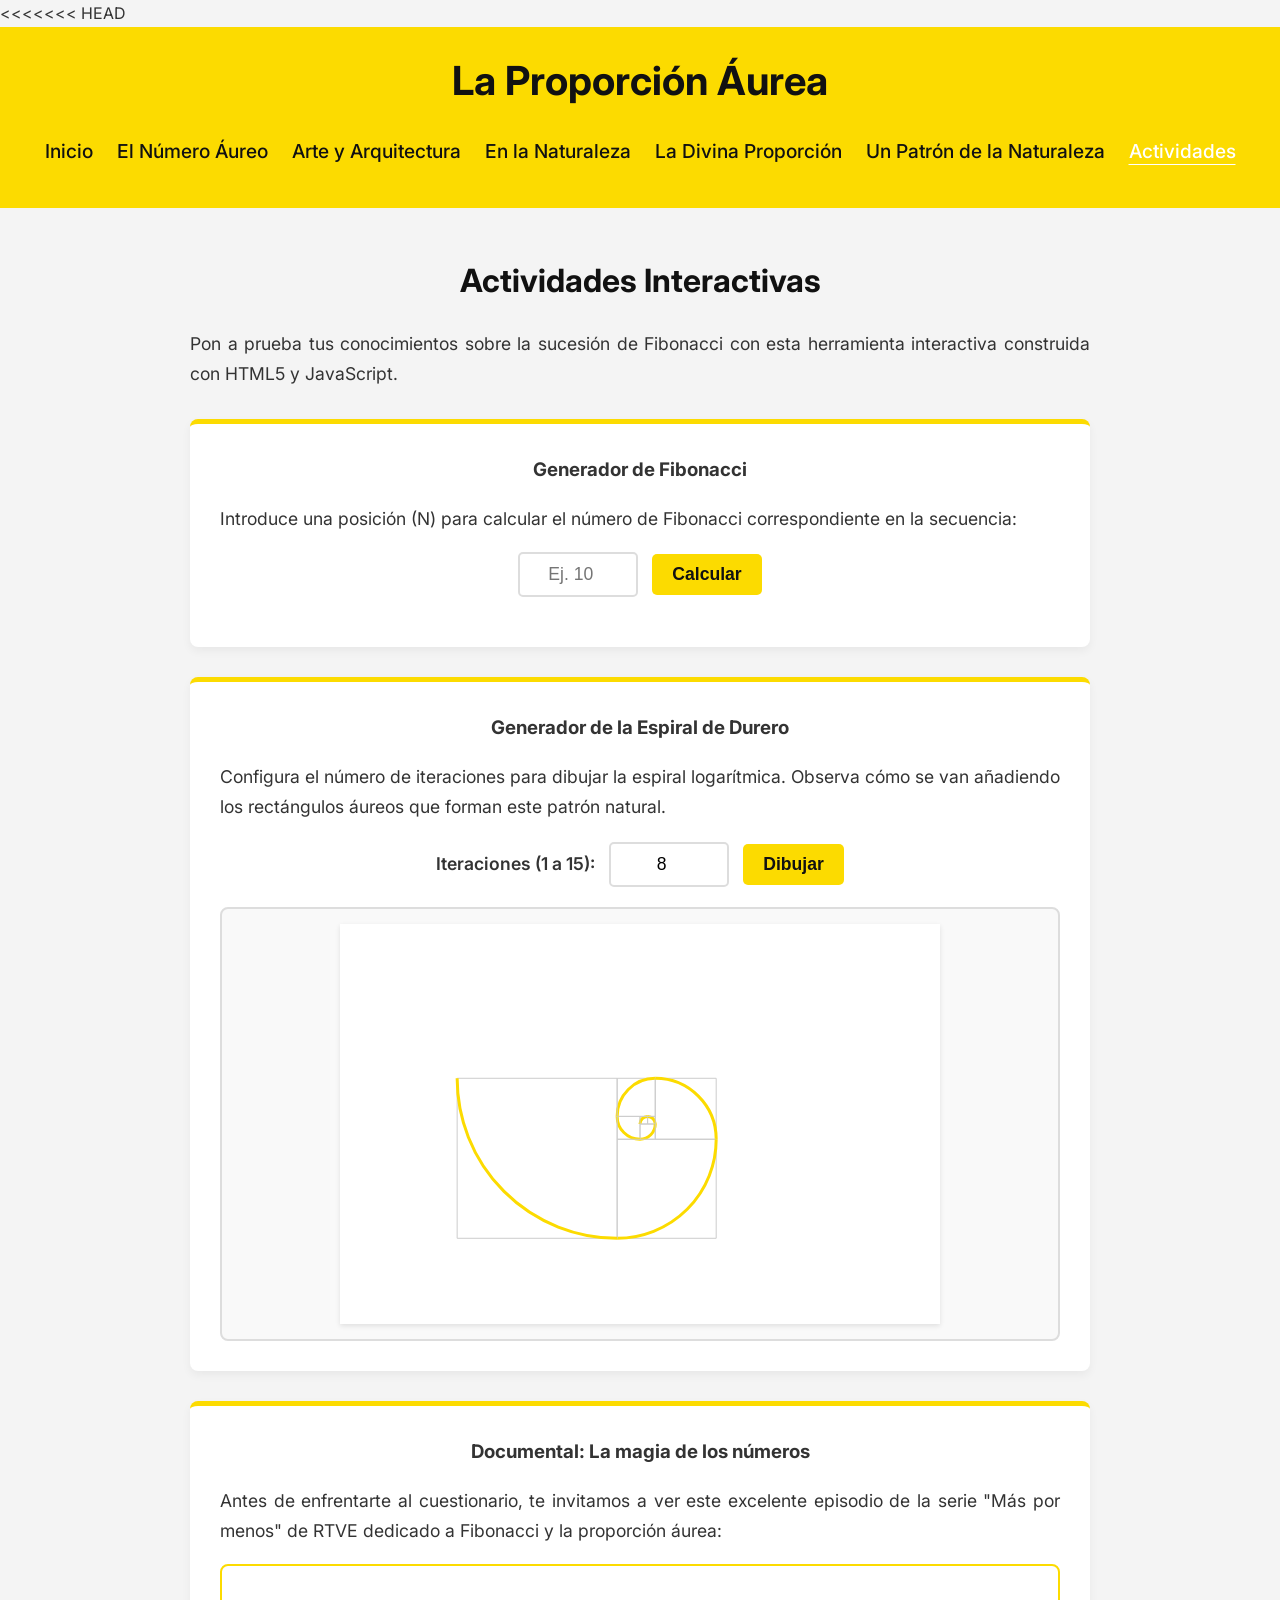
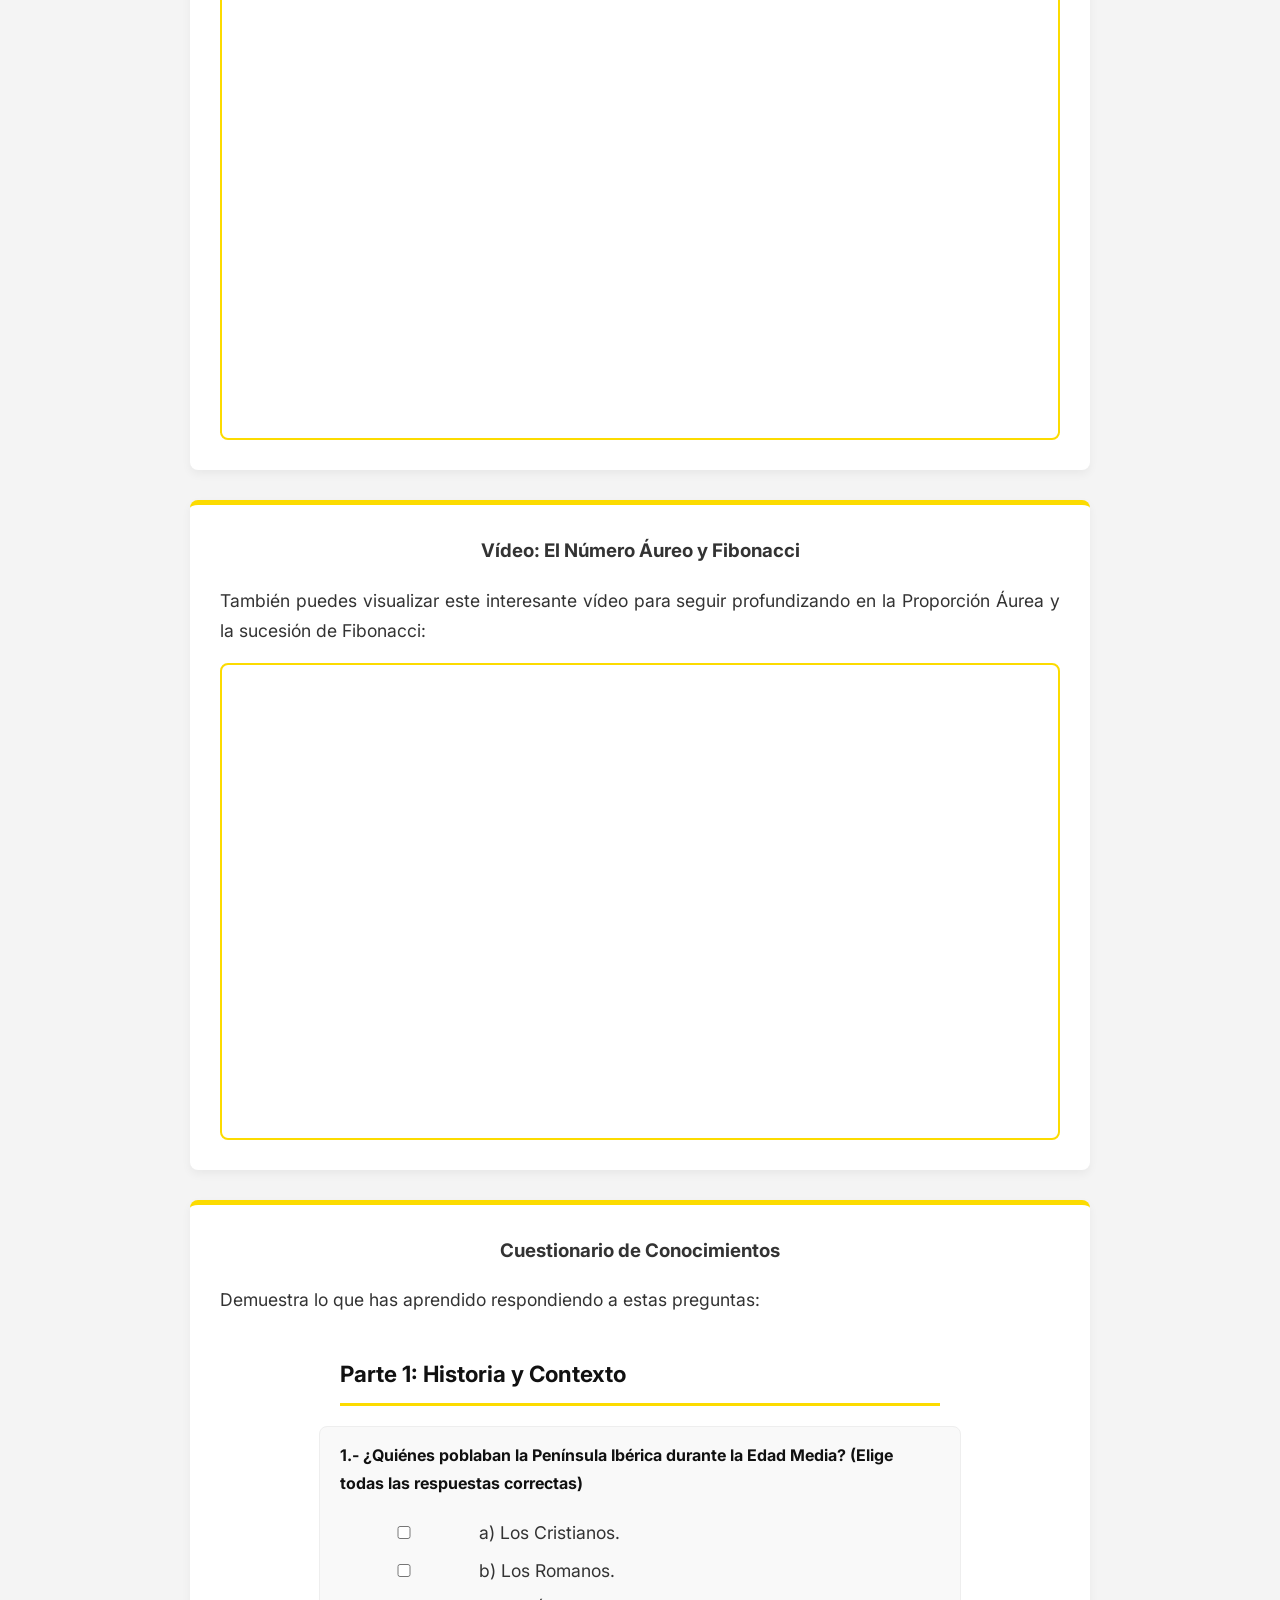
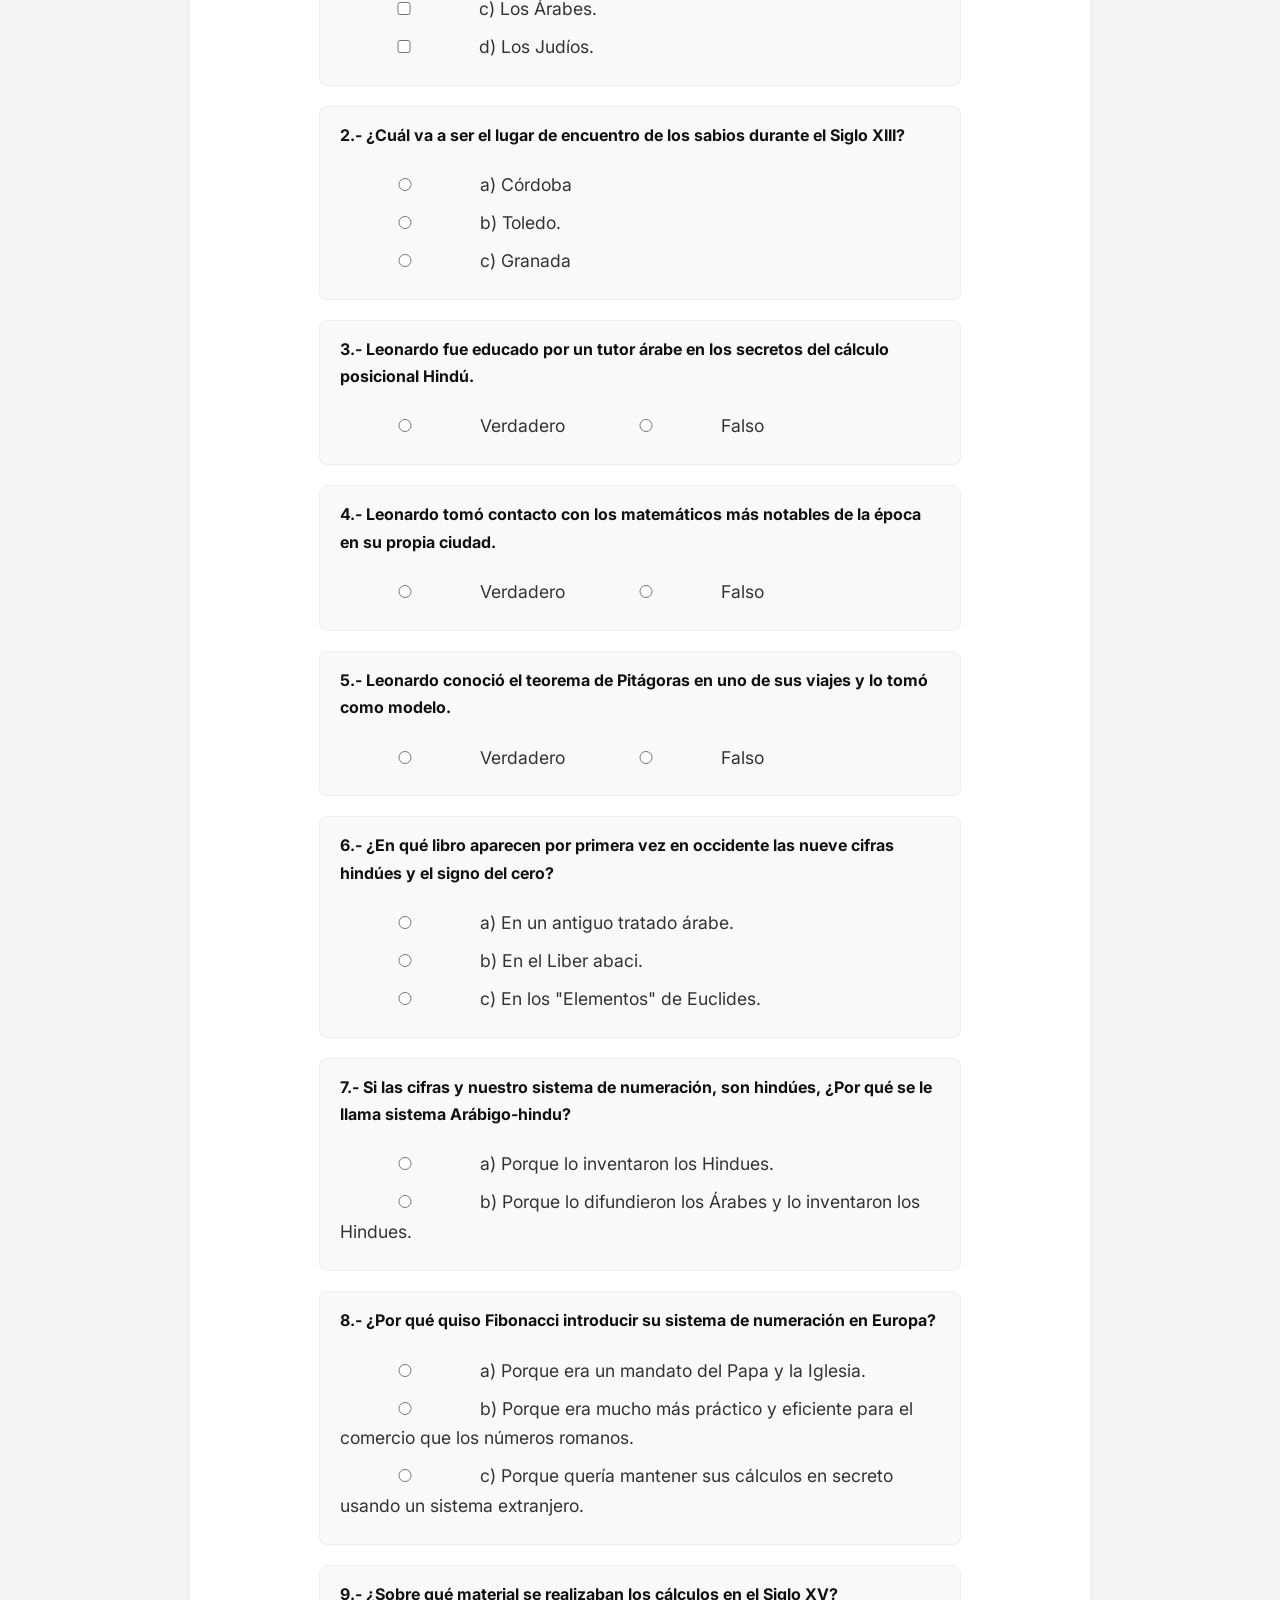
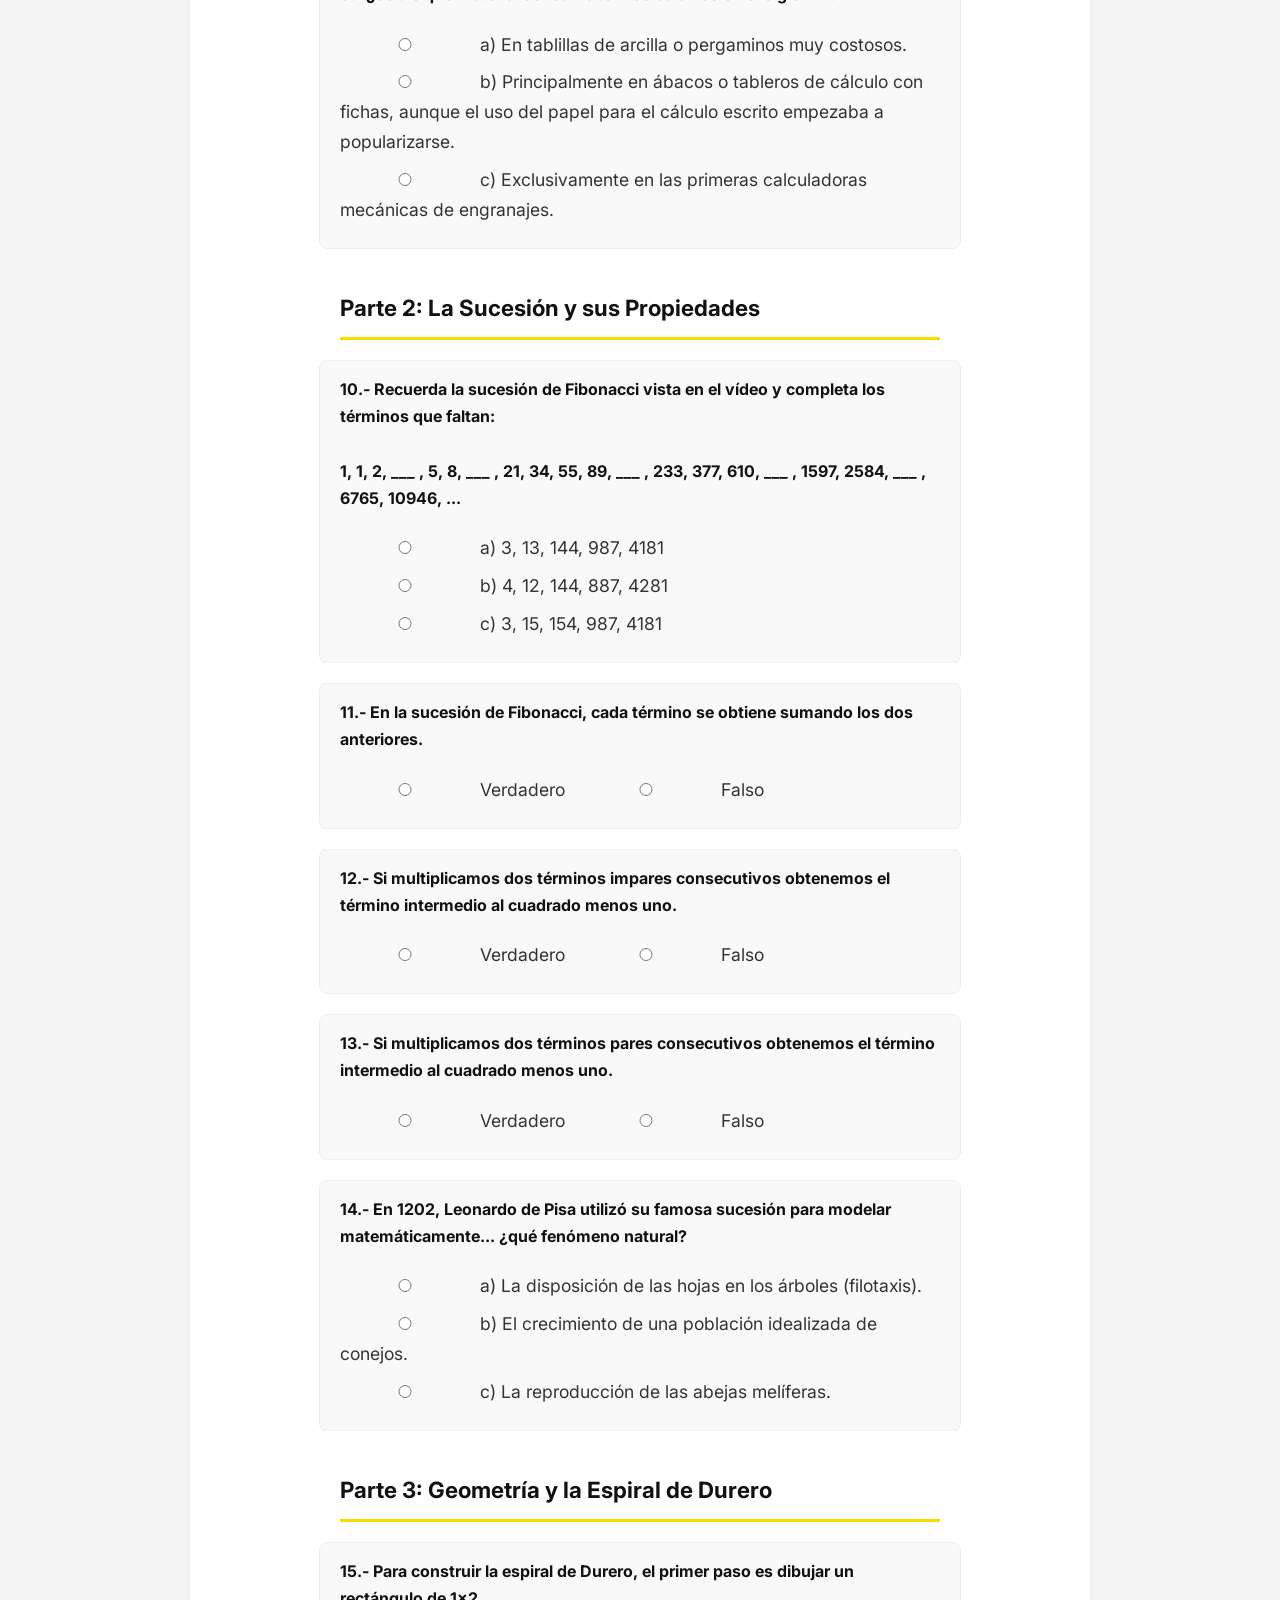
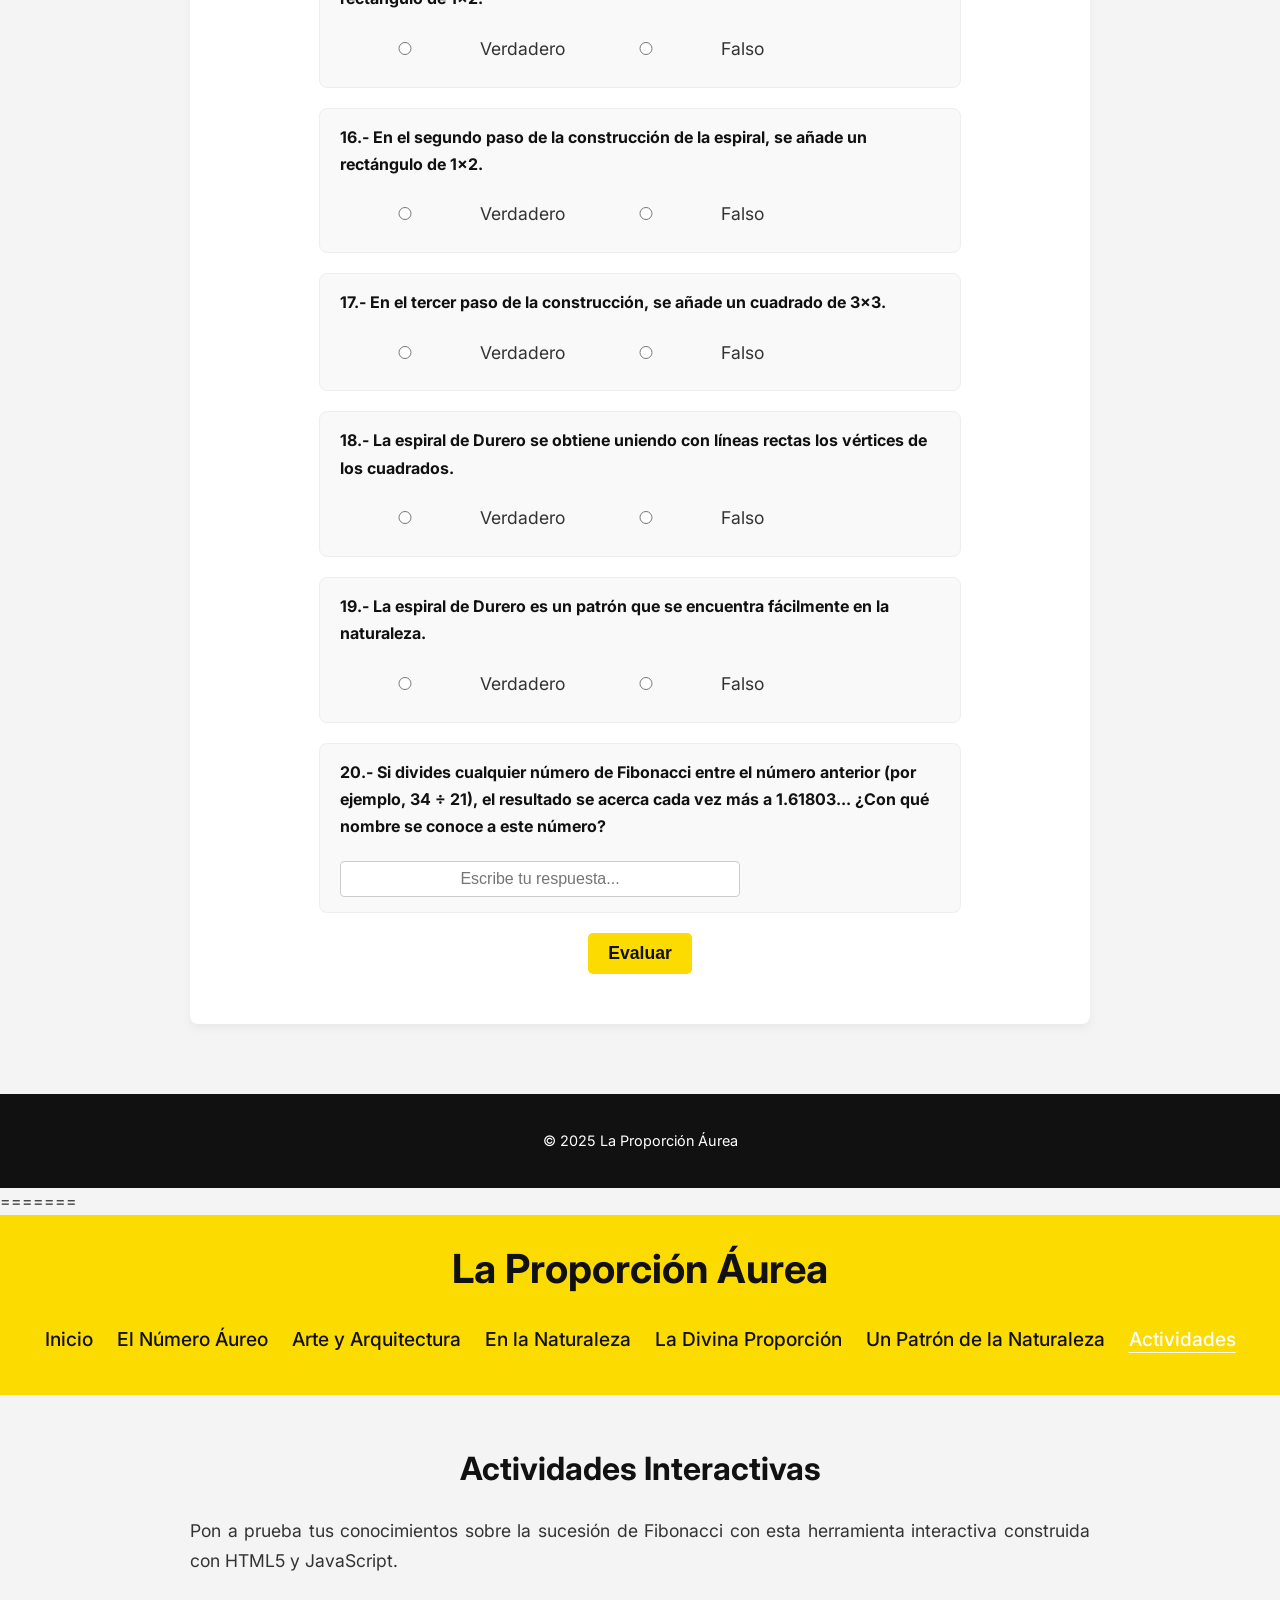
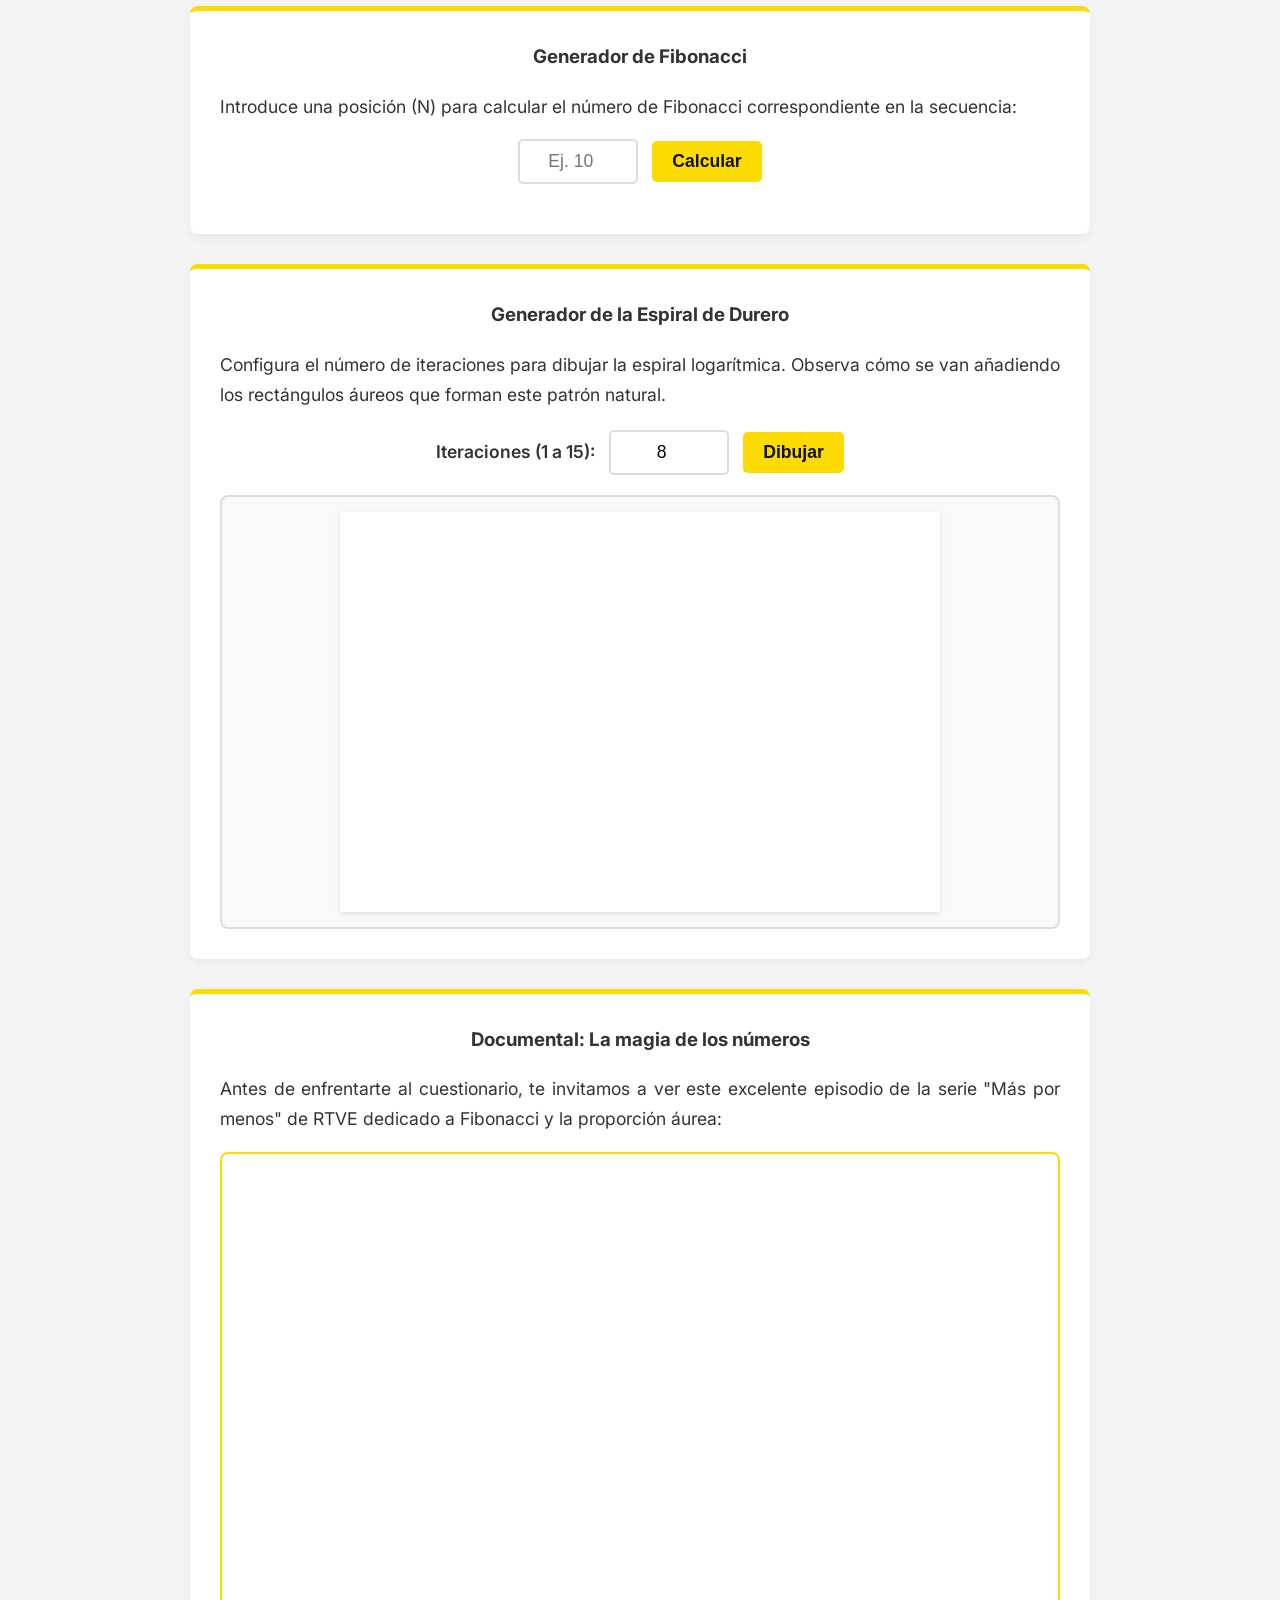
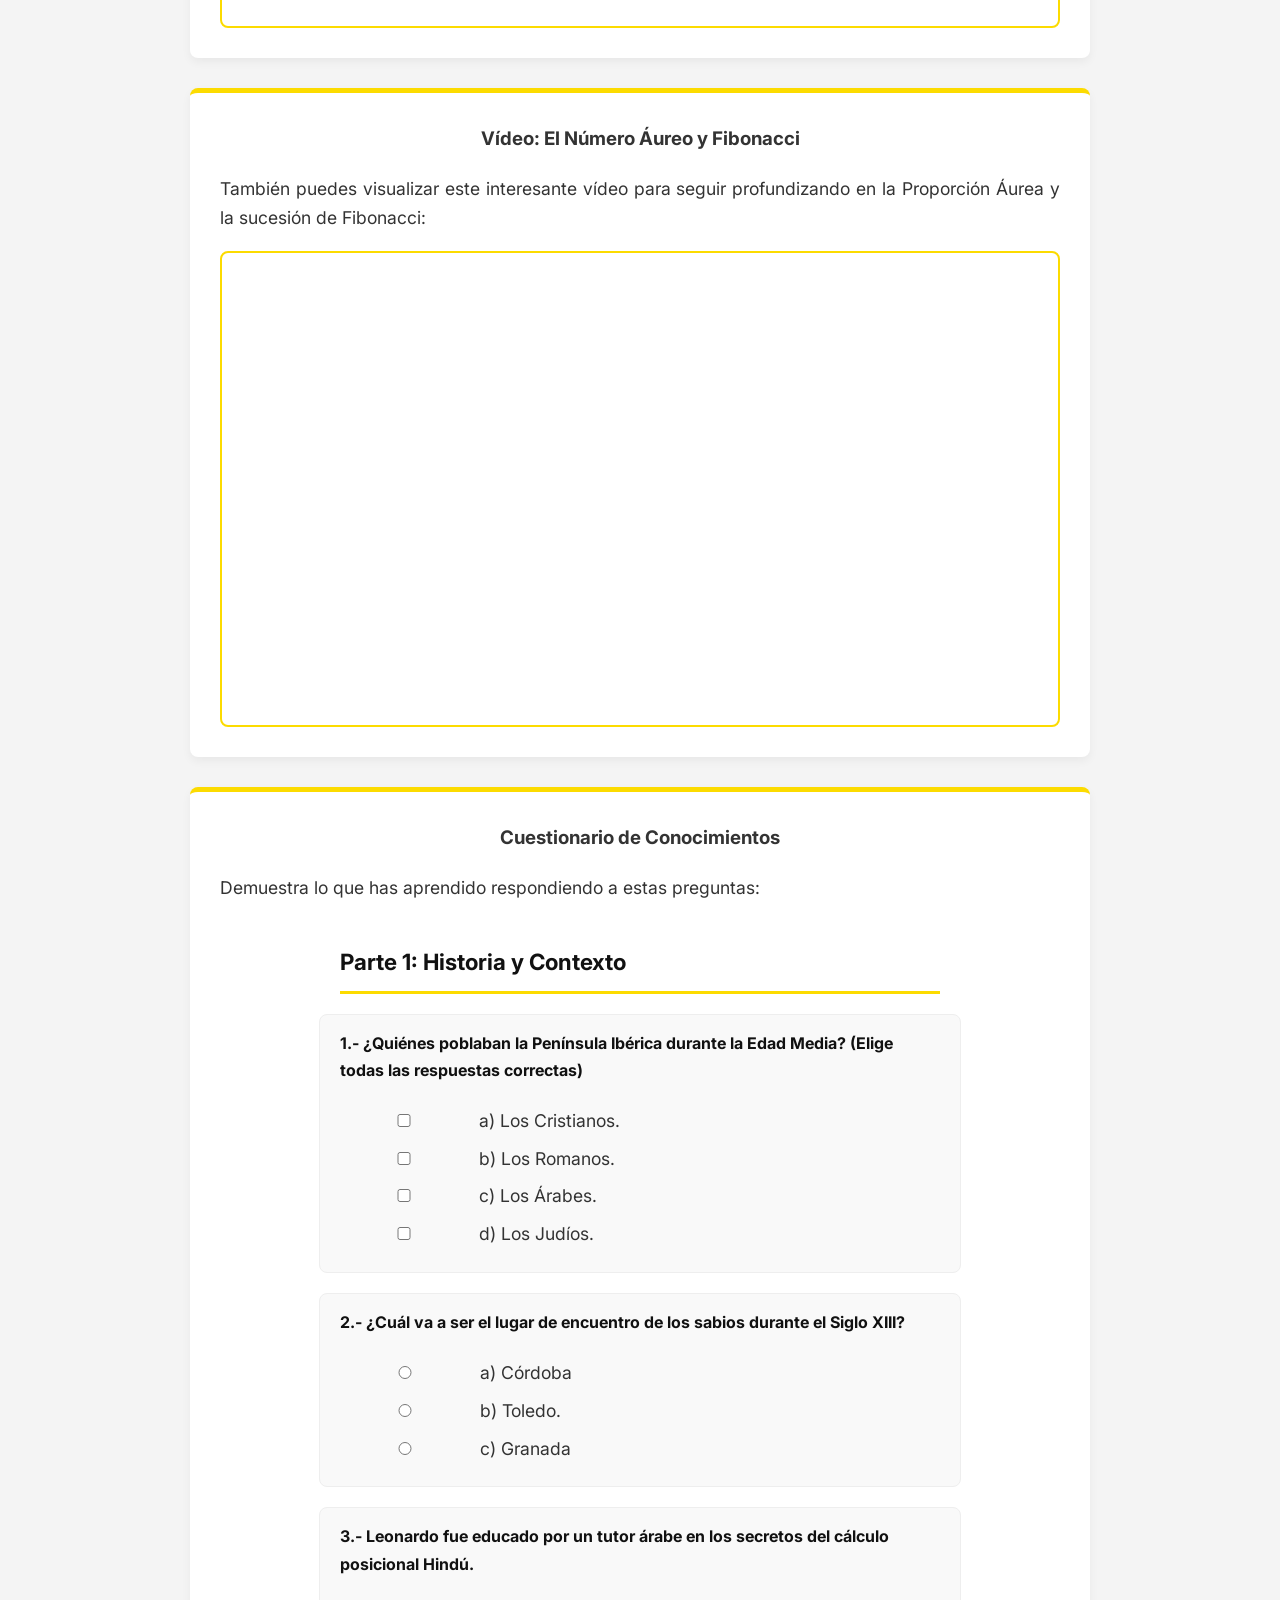
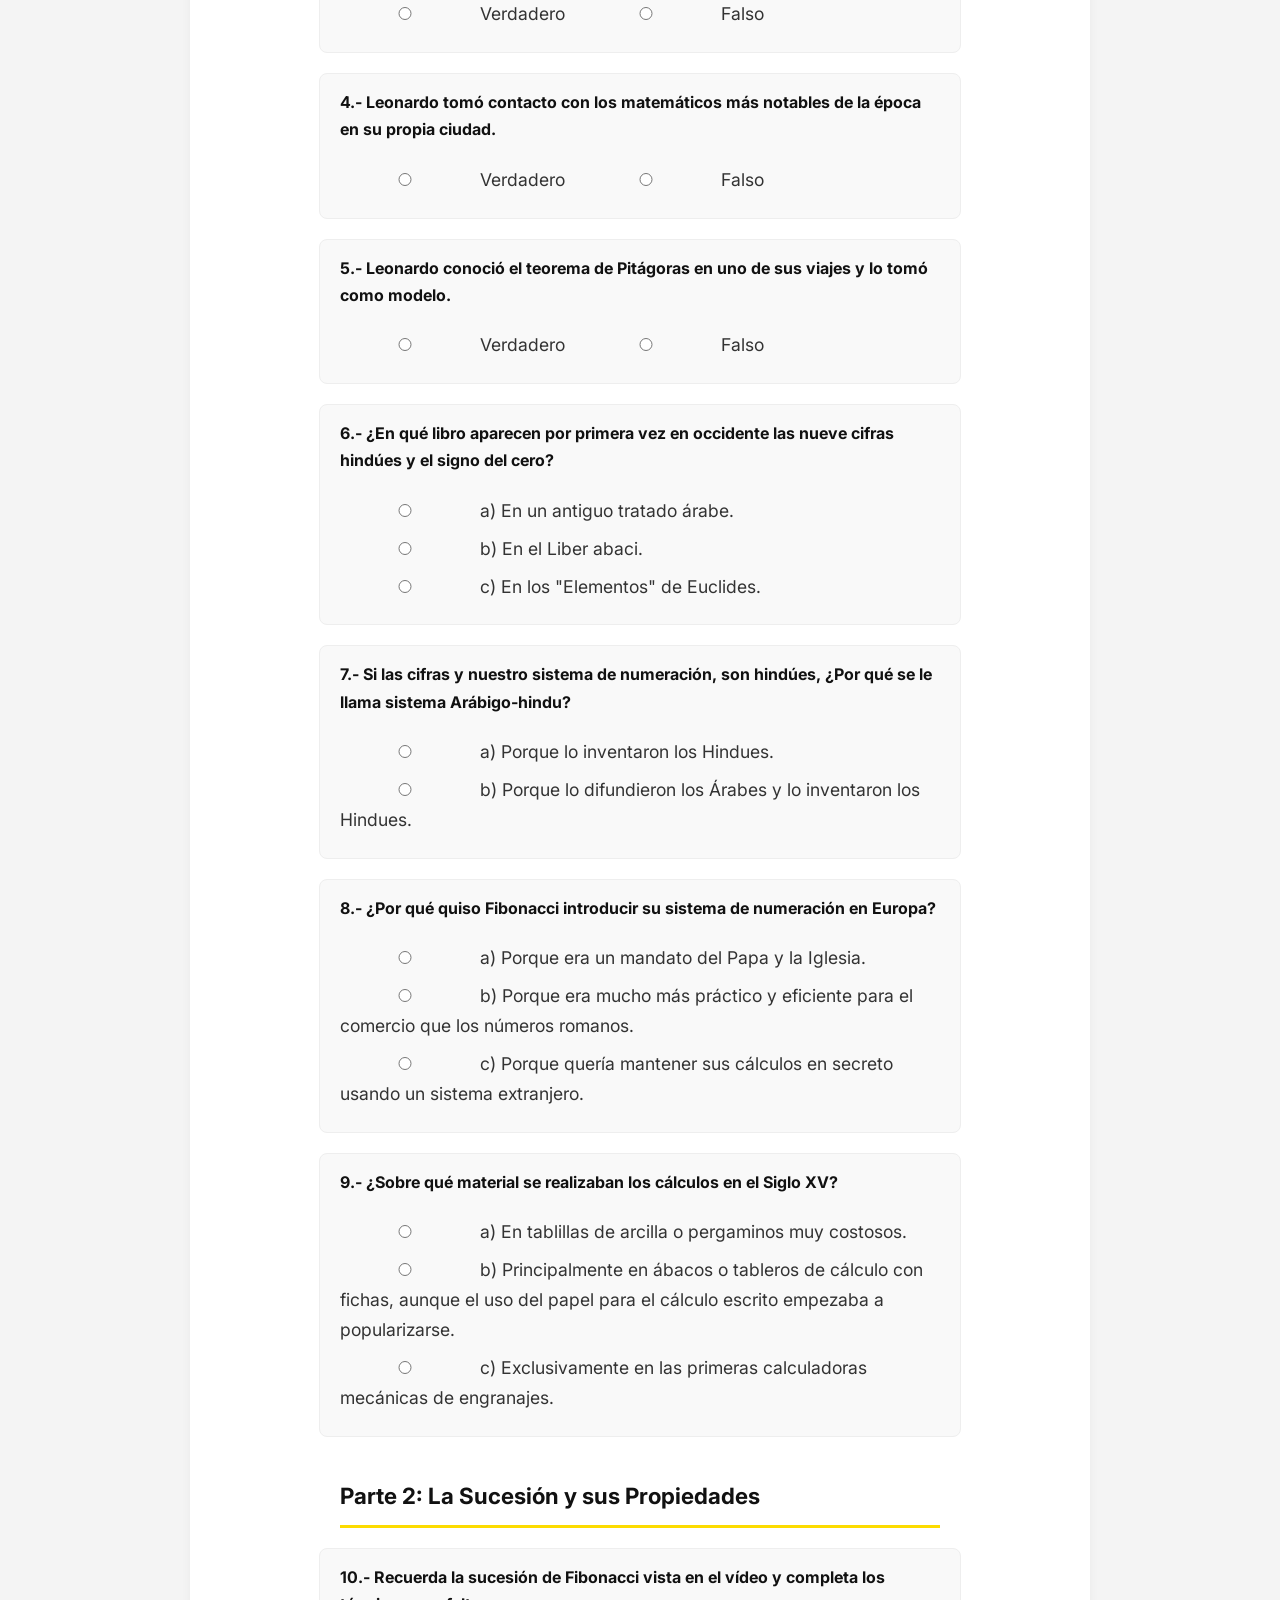
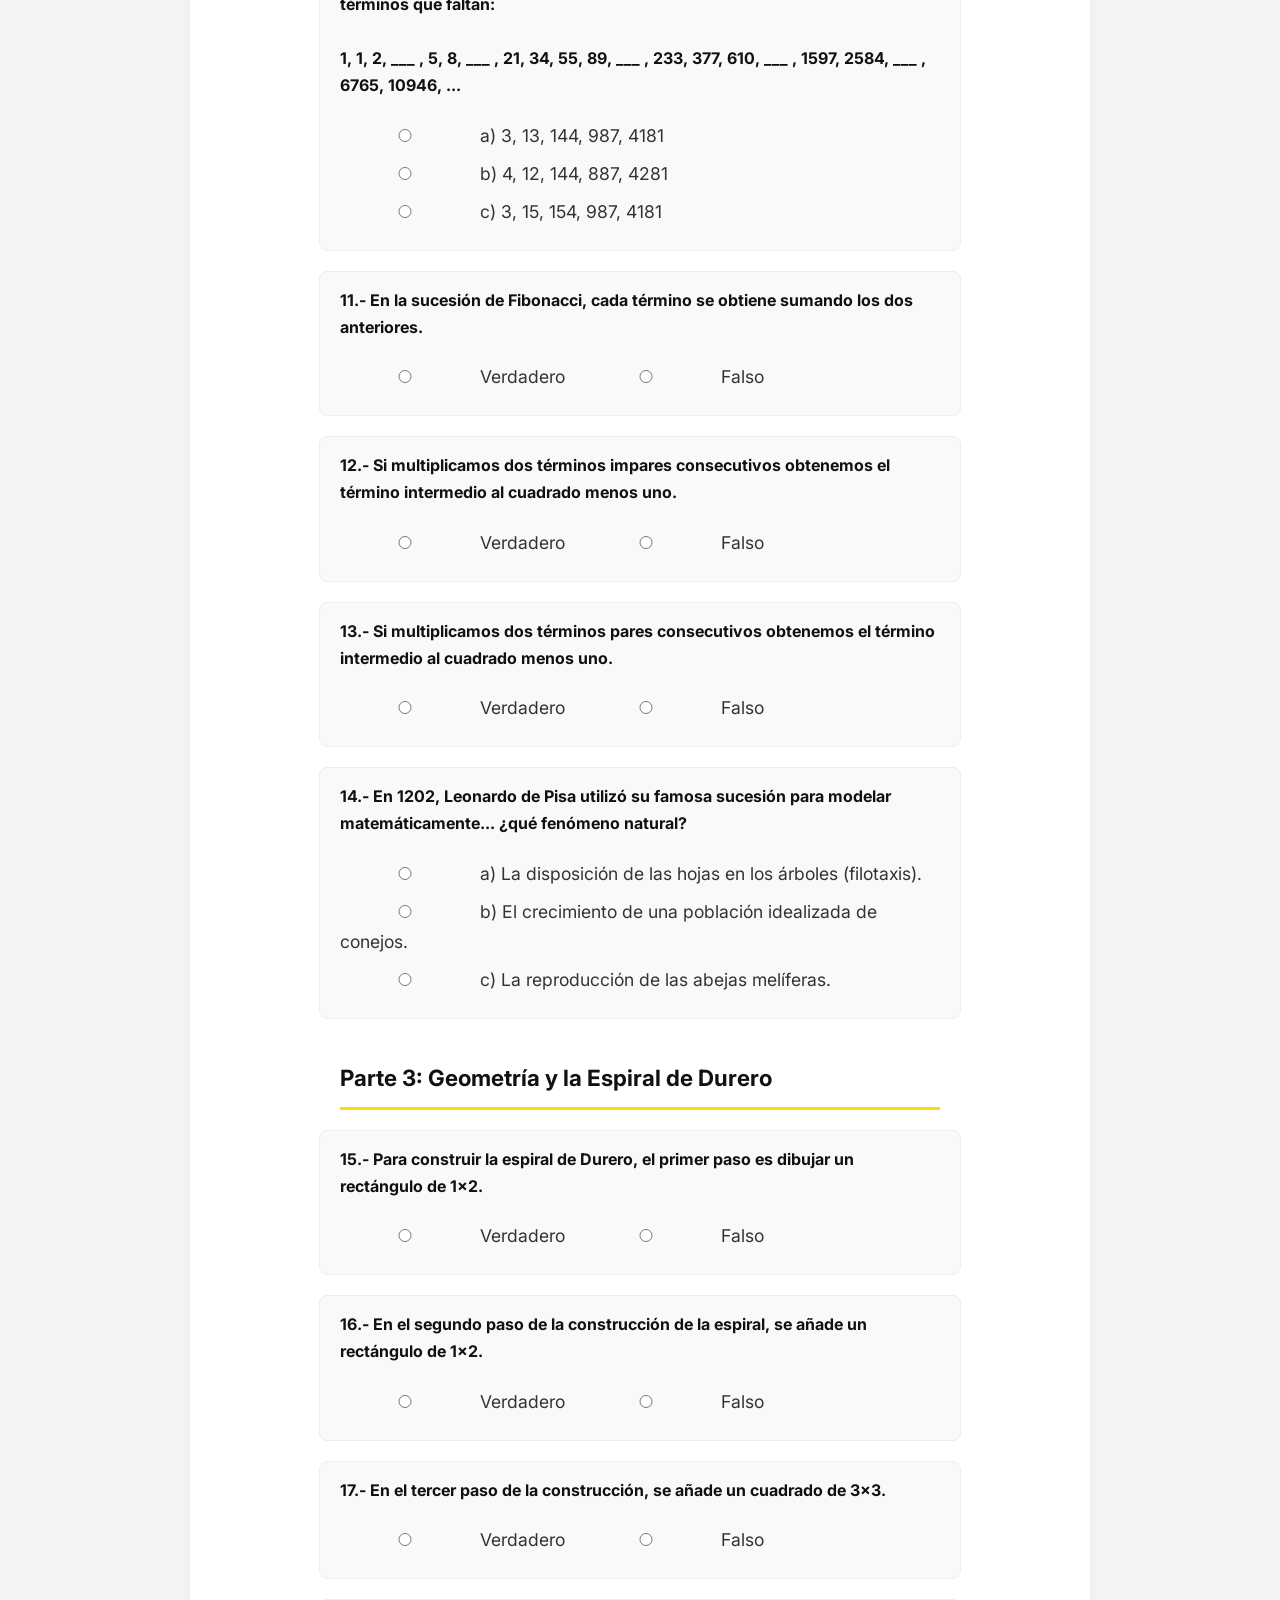
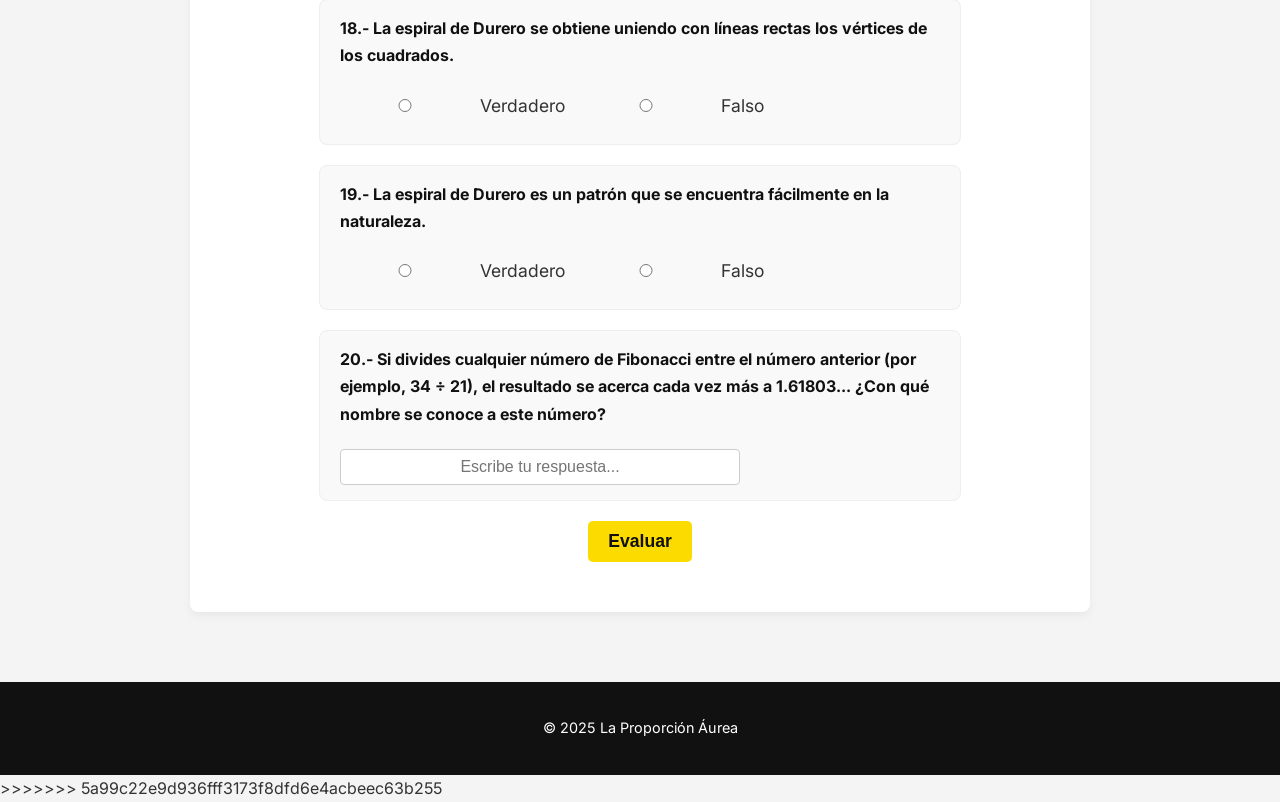
==== commit d6c97e70: "Merge branch 'main' of https://github.com/imonclus/fibonacci" ====
--- a/actividades.html
+++ b/actividades.html
@@ -1,487 +1,976 @@
-<!DOCTYPE html>
-<html lang="es">
-<head>
-    <meta charset="UTF-8">
-    <meta name="viewport" content="width=device-width, initial-scale=1.0">
-    <title>Actividades - La Proporción Áurea</title>
-    <link rel="preconnect" href="https://fonts.googleapis.com">
-    <link rel="preconnect" href="https://fonts.gstatic.com" crossorigin>
-    <link href="https://fonts.googleapis.com/css2?family=Inter:wght@400;500;600;700&display=swap" rel="stylesheet">
-    <link rel="stylesheet" href="styles.css">
-</head>
-<body>
-    <header>
-        <h1>La Proporción Áurea</h1>
-        <input type="checkbox" id="menu-toggle" class="menu-toggle">
-        <label for="menu-toggle" class="menu-icon">&#9776;</label>
-        <nav>
-            <ul>
-                <li><a href="index.html">Inicio</a></li>
-                <li><a href="numero_aureo.html">El Número Áureo</a></li>
-                <li><a href="arte_arquitectura.html">Arte y Arquitectura</a></li>
-                <li><a href="naturaleza.html">En la Naturaleza</a></li>
-                <li><a href="divina_proporcion.html">La Divina Proporción</a></li>
-                <li><a href="patron_naturaleza.html">Un Patrón de la Naturaleza</a></li>
-                <li><a href="actividades.html" class="active">Actividades</a></li>
-            </ul>
-        </nav>
-    </header>
-    <main>
-        <section>
-            <h2>Actividades Interactivas</h2>
-            <p>Pon a prueba tus conocimientos sobre la sucesión de Fibonacci con esta herramienta interactiva construida con HTML5 y JavaScript.</p>
-            
-            <div class="activity-box">
-                <h3>Generador de Fibonacci</h3>
-                <p>Introduce una posición (N) para calcular el número de Fibonacci correspondiente en la secuencia:</p>
-                <input type="number" id="fiboInput" min="0" max="1000" placeholder="Ej. 10">
-                <button onclick="calcularFibonacci()">Calcular</button>
-                <div id="activity-result"></div>
-            </div>
-
-            <div class="activity-box" id="spiral-activity">
-                <h3>Generador de la Espiral de Durero</h3>
-                <p>Configura el número de iteraciones para dibujar la espiral logarítmica. Observa cómo se van añadiendo los rectángulos áureos que forman este patrón natural.</p>
-                
-                <div style="margin: 20px 0;">
-                    <label for="spiralInput" style="font-weight: 600; font-size: 1.1em; margin-right: 10px;">Iteraciones (1 a 15):</label>
-                    <input type="number" id="spiralInput" min="1" max="15" value="8" onchange="dibujarEspiral()">
-                    <button onclick="dibujarEspiral()">Dibujar</button>
-                </div>
-                
-                <div style="background-color: #f9f9f9; border: 2px solid #ddd; border-radius: 8px; overflow: hidden; max-width: 100%; display: flex; justify-content: center; align-items: center; padding: 15px; box-sizing: border-box;">
-                    <canvas id="spiralCanvas" width="600" height="400" style="max-width: 100%; height: auto; background-color: #fff; box-shadow: 0 2px 5px rgba(0,0,0,0.1);"></canvas>
-                </div>
-            </div>
-
-            <div class="activity-box">
-                <h3>Documental: La magia de los números</h3>
-                <p>Antes de enfrentarte al cuestionario, te invitamos a ver este excelente episodio de la serie "Más por menos" de RTVE dedicado a Fibonacci y la proporción áurea:</p>
-                <div style="position: relative; padding-bottom: 56.25%; height: 0; overflow: hidden; border-radius: 8px; margin-top: 15px; border: 2px solid #fcdb00;">
-                    <iframe src="https://www.rtve.es/drmn/embed/video/1291572" style="position: absolute; top: 0; left: 0; width: 100%; height: 100%; border: 0;" allowfullscreen></iframe>
-                </div>
-            </div>
-
-            <div class="activity-box">
-                <h3>Vídeo: El Número Áureo y Fibonacci</h3>
-                <p>También puedes visualizar este interesante vídeo para seguir profundizando en la Proporción Áurea y la sucesión de Fibonacci:</p>
-                <div style="position: relative; padding-bottom: 56.25%; height: 0; overflow: hidden; border-radius: 8px; margin-top: 15px; border: 2px solid #fcdb00;">
-                    <iframe src="https://www.youtube-nocookie.com/embed/B6ztvqvZTsk" style="position: absolute; top: 0; left: 0; width: 100%; height: 100%; border: 0;" allowfullscreen></iframe>
-                </div>
-            </div>
-
-            <div class="activity-box">
-                <h3>Cuestionario de Conocimientos</h3>
-                <p>Demuestra lo que has aprendido respondiendo a estas preguntas:</p>
-                
-                <h4 class="quiz-section-title">Parte 1: Historia y Contexto</h4>
-
-                <div class="quiz-question">
-                    <h4>1.- ¿Quiénes poblaban la Península Ibérica durante la Edad Media? (Elige todas las respuestas correctas)</h4>
-                    <label><input type="checkbox" value="a" class="q1"> a) Los Cristianos.</label><br>
-                    <label><input type="checkbox" value="b" class="q1"> b) Los Romanos.</label><br>
-                    <label><input type="checkbox" value="c" class="q1"> c) Los Árabes.</label><br>
-                    <label><input type="checkbox" value="d" class="q1"> d) Los Judíos.</label>
-                </div>
-
-                <div class="quiz-question">
-                    <h4>2.- ¿Cuál va a ser el lugar de encuentro de los sabios durante el Siglo XIII?</h4>
-                    <label><input type="radio" name="q2" value="a"> a) Córdoba</label><br>
-                    <label><input type="radio" name="q2" value="b"> b) Toledo.</label><br>
-                    <label><input type="radio" name="q2" value="c"> c) Granada</label>
-                </div>
-
-                <div class="quiz-question">
-                    <h4>3.- Leonardo fue educado por un tutor árabe en los secretos del cálculo posicional Hindú.</h4>
-                    <label><input type="radio" name="q3" value="v"> Verdadero</label>&nbsp;&nbsp;&nbsp;
-                    <label><input type="radio" name="q3" value="f"> Falso</label>
-                </div>
-
-                <div class="quiz-question">
-                    <h4>4.- Leonardo tomó contacto con los matemáticos más notables de la época en su propia ciudad.</h4>
-                    <label><input type="radio" name="q4" value="v"> Verdadero</label>&nbsp;&nbsp;&nbsp;
-                    <label><input type="radio" name="q4" value="f"> Falso</label>
-                </div>
-
-                <div class="quiz-question">
-                    <h4>5.- Leonardo conoció el teorema de Pitágoras en uno de sus viajes y lo tomó como modelo.</h4>
-                    <label><input type="radio" name="q5" value="v"> Verdadero</label>&nbsp;&nbsp;&nbsp;
-                    <label><input type="radio" name="q5" value="f"> Falso</label>
-                </div>
-
-                <div class="quiz-question">
-                    <h4>6.- ¿En qué libro aparecen por primera vez en occidente las nueve cifras hindúes y el signo del cero?</h4>
-                    <label><input type="radio" name="q6" value="a"> a) En un antiguo tratado árabe.</label><br>
-                    <label><input type="radio" name="q6" value="b"> b) En el Liber abaci.</label><br>
-                    <label><input type="radio" name="q6" value="c"> c) En los "Elementos" de Euclides.</label>
-                </div>
-
-                <div class="quiz-question">
-                    <h4>7.- Si las cifras y nuestro sistema de numeración, son hindúes, ¿Por qué se le llama sistema Arábigo-hindu?</h4>
-                    <label><input type="radio" name="q7" value="a"> a) Porque lo inventaron los Hindues.</label><br>
-                    <label><input type="radio" name="q7" value="b"> b) Porque lo difundieron los Árabes y lo inventaron los Hindues.</label>
-                </div>
-
-                <div class="quiz-question">
-                    <h4>8.- ¿Por qué quiso Fibonacci introducir su sistema de numeración en Europa?</h4>
-                    <label><input type="radio" name="q8" value="a"> a) Porque era un mandato del Papa y la Iglesia.</label><br>
-                    <label><input type="radio" name="q8" value="b"> b) Porque era mucho más práctico y eficiente para el comercio que los números romanos.</label><br>
-                    <label><input type="radio" name="q8" value="c"> c) Porque quería mantener sus cálculos en secreto usando un sistema extranjero.</label>
-                </div>
-
-                <div class="quiz-question">
-                    <h4>9.- ¿Sobre qué material se realizaban los cálculos en el Siglo XV?</h4>
-                    <label><input type="radio" name="q9" value="a"> a) En tablillas de arcilla o pergaminos muy costosos.</label><br>
-                    <label><input type="radio" name="q9" value="b"> b) Principalmente en ábacos o tableros de cálculo con fichas, aunque el uso del papel para el cálculo escrito empezaba a popularizarse.</label><br>
-                    <label><input type="radio" name="q9" value="c"> c) Exclusivamente en las primeras calculadoras mecánicas de engranajes.</label>
-                </div>
-
-                <h4 class="quiz-section-title">Parte 2: La Sucesión y sus Propiedades</h4>
-
-                <div class="quiz-question">
-                    <h4>10.- Recuerda la sucesión de Fibonacci vista en el vídeo y completa los términos que faltan:<br><br>1, 1, 2, ___ , 5, 8, ___ , 21, 34, 55, 89, ___ , 233, 377, 610, ___ , 1597, 2584, ___ , 6765, 10946, ...</h4>
-                    <label><input type="radio" name="q10" value="a"> a) 3, 13, 144, 987, 4181</label><br>
-                    <label><input type="radio" name="q10" value="b"> b) 4, 12, 144, 887, 4281</label><br>
-                    <label><input type="radio" name="q10" value="c"> c) 3, 15, 154, 987, 4181</label>
-                </div>
-
-                <div class="quiz-question">
-                    <h4>11.- En la sucesión de Fibonacci, cada término se obtiene sumando los dos anteriores.</h4>
-                    <label><input type="radio" name="q11" value="v"> Verdadero</label>&nbsp;&nbsp;&nbsp;
-                    <label><input type="radio" name="q11" value="f"> Falso</label>
-                </div>
-
-                <div class="quiz-question">
-                    <h4>12.- Si multiplicamos dos términos impares consecutivos obtenemos el término intermedio al cuadrado menos uno.</h4>
-                    <label><input type="radio" name="q12" value="v"> Verdadero</label>&nbsp;&nbsp;&nbsp;
-                    <label><input type="radio" name="q12" value="f"> Falso</label>
-                </div>
-
-                <div class="quiz-question">
-                    <h4>13.- Si multiplicamos dos términos pares consecutivos obtenemos el término intermedio al cuadrado menos uno.</h4>
-                    <label><input type="radio" name="q13" value="v"> Verdadero</label>&nbsp;&nbsp;&nbsp;
-                    <label><input type="radio" name="q13" value="f"> Falso</label>
-                </div>
-
-                <div class="quiz-question">
-                    <h4>14.- En 1202, Leonardo de Pisa utilizó su famosa sucesión para modelar matemáticamente... ¿qué fenómeno natural?</h4>
-                    <label><input type="radio" name="q14" value="a"> a) La disposición de las hojas en los árboles (filotaxis).</label><br>
-                    <label><input type="radio" name="q14" value="b"> b) El crecimiento de una población idealizada de conejos.</label><br>
-                    <label><input type="radio" name="q14" value="c"> c) La reproducción de las abejas melíferas.</label>
-                </div>
-
-                <h4 class="quiz-section-title">Parte 3: Geometría y la Espiral de Durero</h4>
-
-                <div class="quiz-question">
-                    <h4>15.- Para construir la espiral de Durero, el primer paso es dibujar un rectángulo de 1x2.</h4>
-                    <label><input type="radio" name="q15" value="v"> Verdadero</label>&nbsp;&nbsp;&nbsp;
-                    <label><input type="radio" name="q15" value="f"> Falso</label>
-                </div>
-
-                <div class="quiz-question">
-                    <h4>16.- En el segundo paso de la construcción de la espiral, se añade un rectángulo de 1x2.</h4>
-                    <label><input type="radio" name="q16" value="v"> Verdadero</label>&nbsp;&nbsp;&nbsp;
-                    <label><input type="radio" name="q16" value="f"> Falso</label>
-                </div>
-
-                <div class="quiz-question">
-                    <h4>17.- En el tercer paso de la construcción, se añade un cuadrado de 3x3.</h4>
-                    <label><input type="radio" name="q17" value="v"> Verdadero</label>&nbsp;&nbsp;&nbsp;
-                    <label><input type="radio" name="q17" value="f"> Falso</label>
-                </div>
-
-                <div class="quiz-question">
-                    <h4>18.- La espiral de Durero se obtiene uniendo con líneas rectas los vértices de los cuadrados.</h4>
-                    <label><input type="radio" name="q18" value="v"> Verdadero</label>&nbsp;&nbsp;&nbsp;
-                    <label><input type="radio" name="q18" value="f"> Falso</label>
-                </div>
-
-                <div class="quiz-question">
-                    <h4>19.- La espiral de Durero es un patrón que se encuentra fácilmente en la naturaleza.</h4>
-                    <label><input type="radio" name="q19" value="v"> Verdadero</label>&nbsp;&nbsp;&nbsp;
-                    <label><input type="radio" name="q19" value="f"> Falso</label>
-                </div>
-
-                <div class="quiz-question">
-                    <h4>20.- Si divides cualquier número de Fibonacci entre el número anterior (por ejemplo, 34 &divide; 21), el resultado se acerca cada vez más a 1.61803... ¿Con qué nombre se conoce a este número?</h4>
-                    <input type="text" id="q20" placeholder="Escribe tu respuesta..." style="padding: 8px; font-size: 1em; border: 1px solid #ccc; border-radius: 4px; width: 90%; max-width: 400px; box-sizing: border-box;">
-                </div>
-
-                <button onclick="evaluarQuiz()">Evaluar</button>
-                <div id="quiz-result"></div>
-            </div>
-        </section>
-    </main>
-    <footer>
-        <p>© 2025 La Proporción Áurea</p>
-    </footer>
-    <a href="#" class="back-to-top" title="Volver arriba">↑</a>
-    <script src="script.js"></script>
-    <script>
-        function calcularFibonacci() {
-            const n = parseInt(document.getElementById('fiboInput').value);
-            const resultDiv = document.getElementById('activity-result');
-            if (isNaN(n) || n < 0) { resultDiv.innerHTML = "<span style='color:red;'>Por favor, introduce un número válido (0 o mayor).</span>"; return; }
-            let a = 0, b = 1, temp;
-            for (let i = 2; i <= n; i++) { temp = a + b; a = b; b = temp; }
-            resultDiv.innerHTML = `El número de Fibonacci en la posición <strong>${n}</strong> es:<br><span style='font-size: 1.5em; color: #fcdb00; text-shadow: 1px 1px 2px #000;'>${n === 0 ? 0 : (n === 1 ? 1 : b)}</span>`;
-        }
-
-        function evaluarQuiz() {
-            let score = 0;
-            let resultHTML = "";
-
-            // Evaluación de la Pregunta 1 (Respuestas correctas: a, c, d)
-            const q1a = document.querySelector('input.q1[value="a"]').checked;
-            const q1b = document.querySelector('input.q1[value="b"]').checked;
-            const q1c = document.querySelector('input.q1[value="c"]').checked;
-            const q1d = document.querySelector('input.q1[value="d"]').checked;
-
-            if (q1a && !q1b && q1c && q1d) {
-                score++;
-                resultHTML += "<p class='correct-answer'><strong>Pregunta 1:</strong> ¡Correcto! Cristianos, árabes y judíos convivieron en la Península Ibérica.</p>";
-            } else {
-                resultHTML += "<p class='incorrect-answer'><strong>Pregunta 1:</strong> Incorrecto. Las respuestas correctas eran a) Los Cristianos, c) Los Árabes y d) Los Judíos.</p>";
-            }
-
-            // Evaluación de la Pregunta 2 (Respuesta correcta: b)
-            const q2 = document.querySelector('input[name="q2"]:checked');
-            if (q2 && q2.value === "b") {
-                score++;
-                resultHTML += "<p class='correct-answer'><strong>Pregunta 2:</strong> ¡Correcto! Toledo fue el gran punto de encuentro de sabios.</p>";
-            } else {
-                resultHTML += "<p class='incorrect-answer'><strong>Pregunta 2:</strong> Incorrecto. La respuesta correcta es b) Toledo.</p>";
-            }
-
-            // Evaluación de la Pregunta 3 (Respuesta correcta: v - Verdadero)
-            const q3 = document.querySelector('input[name="q3"]:checked');
-            if (q3 && q3.value === "v") {
-                score++;
-                resultHTML += "<p class='correct-answer'><strong>Pregunta 3:</strong> ¡Correcto! Leonardo aprendió este sistema en el norte de África.</p>";
-            } else {
-                resultHTML += "<p class='incorrect-answer'><strong>Pregunta 3:</strong> Incorrecto. La respuesta correcta es Verdadero.</p>";
-            }
-
-            // Evaluación de la Pregunta 4 (Respuesta correcta: f - Falso)
-            const q4 = document.querySelector('input[name="q4"]:checked');
-            if (q4 && q4.value === "f") {
-                score++;
-                resultHTML += "<p class='correct-answer'><strong>Pregunta 4:</strong> ¡Correcto! Viajó intensamente por todo el Mediterráneo para conocer a otros sabios, no se quedó en Pisa.</p>";
-            } else {
-                resultHTML += "<p class='incorrect-answer'><strong>Pregunta 4:</strong> Incorrecto. La respuesta correcta es Falso.</p>";
-            }
-
-            // Evaluación de la Pregunta 5 (Respuesta correcta: f - Falso)
-            const q5 = document.querySelector('input[name="q5"]:checked');
-            if (q5 && q5.value === "f") {
-                score++;
-                resultHTML += "<p class='correct-answer'><strong>Pregunta 5:</strong> ¡Correcto! Su gran inspiración y modelo fue el sistema numérico hindú-árabe, no Pitágoras.</p>";
-            } else {
-                resultHTML += "<p class='incorrect-answer'><strong>Pregunta 5:</strong> Incorrecto. La respuesta correcta es Falso.</p>";
-            }
-
-            // Evaluación de la Pregunta 6 (Respuesta correcta: b)
-            const q6 = document.querySelector('input[name="q6"]:checked');
-            if (q6 && q6.value === "b") {
-                score++;
-                resultHTML += "<p class='correct-answer'><strong>Pregunta 6:</strong> ¡Correcto! Aparecieron en occidente por primera vez en su famoso 'Liber abaci'.</p>";
-            } else {
-                resultHTML += "<p class='incorrect-answer'><strong>Pregunta 6:</strong> Incorrecto. La respuesta correcta es b) En el Liber abaci.</p>";
-            }
-
-            // Evaluación de la Pregunta 7 (Respuesta correcta: b)
-            const q7 = document.querySelector('input[name="q7"]:checked');
-            if (q7 && q7.value === "b") {
-                score++;
-                resultHTML += "<p class='correct-answer'><strong>Pregunta 7:</strong> ¡Correcto! Los hindúes lo crearon, pero fueron los estudiosos árabes quienes lo introdujeron en Europa.</p>";
-            } else {
-                resultHTML += "<p class='incorrect-answer'><strong>Pregunta 7:</strong> Incorrecto. La respuesta correcta es b) Porque lo difundieron los Árabes y lo inventaron los Hindues.</p>";
-            }
-
-            // Evaluación de la Pregunta 8 (Respuesta correcta: b)
-            const q8 = document.querySelector('input[name="q8"]:checked');
-            if (q8 && q8.value === "b") {
-                score++;
-                resultHTML += "<p class='correct-answer'><strong>Pregunta 8:</strong> ¡Correcto! Al ser hijo de un comerciante, vio que calcular con el sistema hindú-árabe (incluyendo el cero) era infinitamente superior para la contabilidad que usar los torpes números romanos.</p>";
-            } else {
-                resultHTML += "<p class='incorrect-answer'><strong>Pregunta 8:</strong> Incorrecto. La respuesta correcta es b) Porque era mucho más práctico y eficiente para el comercio que los números romanos.</p>";
-            }
-
-            // Evaluación de la Pregunta 9 (Respuesta correcta: b)
-            const q9 = document.querySelector('input[name="q9"]:checked');
-            if (q9 && q9.value === "b") {
-                score++;
-                resultHTML += "<p class='correct-answer'><strong>Pregunta 9:</strong> ¡Correcto! Los comerciantes usaban tableros de cálculo (ábacos), pero gracias a los números introducidos por Fibonacci y la mayor disponibilidad de papel, los cálculos algorítmicos escritos fueron ganando terreno rápidamente.</p>";
-            } else {
-                resultHTML += "<p class='incorrect-answer'><strong>Pregunta 9:</strong> Incorrecto. La respuesta correcta es b) Principalmente en ábacos o tableros de cálculo con fichas, aunque el uso del papel para el cálculo escrito empezaba a popularizarse.</p>";
-            }
-
-            // Evaluación de la Pregunta 10 (Respuesta correcta: a)
-            const q10 = document.querySelector('input[name="q10"]:checked');
-            if (q10 && q10.value === "a") {
-                score++;
-                resultHTML += "<p class='correct-answer'><strong>Pregunta 10:</strong> ¡Correcto! Los números que faltan se obtienen sumando siempre los dos anteriores (1+2=3; 5+8=13; 55+89=144; 377+610=987; 1597+2584=4181).</p>";
-            } else {
-                resultHTML += "<p class='incorrect-answer'><strong>Pregunta 10:</strong> Incorrecto. La respuesta correcta es a) 3, 13, 144, 987, 4181.</p>";
-            }
-
-            // Evaluación de la Pregunta 11 (Respuesta correcta: v)
-            const q11 = document.querySelector('input[name="q11"]:checked');
-            if (q11 && q11.value === "v") {
-                score++;
-                resultHTML += "<p class='correct-answer'><strong>Pregunta 11:</strong> ¡Correcto! Es la regla fundamental matemática con la que se construye toda la sucesión.</p>";
-            } else {
-                resultHTML += "<p class='incorrect-answer'><strong>Pregunta 11:</strong> Incorrecto. La respuesta correcta es Verdadero.</p>";
-            }
-
-            // Evaluación de la Pregunta 12 (Respuesta correcta: f)
-            const q12 = document.querySelector('input[name="q12"]:checked');
-            if (q12 && q12.value === "f") {
-                score++;
-                resultHTML += "<p class='correct-answer'><strong>Pregunta 12:</strong> ¡Correcto! Según la Identidad de Cassini, para posiciones impares se obtiene el término intermedio al cuadrado <strong>MÁS</strong> uno (ej: el 3º y 5º término son 2 y 5. 2x5 = 10, que es igual a 3² + 1).</p>";
-            } else {
-                resultHTML += "<p class='incorrect-answer'><strong>Pregunta 12:</strong> Incorrecto. La respuesta correcta es Falso.</p>";
-            }
-
-            // Evaluación de la Pregunta 13 (Respuesta correcta: v)
-            const q13 = document.querySelector('input[name="q13"]:checked');
-            if (q13 && q13.value === "v") {
-                score++;
-                resultHTML += "<p class='correct-answer'><strong>Pregunta 13:</strong> ¡Correcto! Es una de las propiedades de la Identidad de Cassini (ej: el 4º y 6º término son 3 y 8. 3x8 = 24, que es igual a 5² - 1).</p>";
-            } else {
-                resultHTML += "<p class='incorrect-answer'><strong>Pregunta 13:</strong> Incorrecto. La respuesta correcta es Verdadero.</p>";
-            }
-
-            // Evaluación de la Pregunta 14 (Respuesta correcta: b)
-            const q14 = document.querySelector('input[name="q14"]:checked');
-            if (q14 && q14.value === "b") {
-                score++;
-                resultHTML += "<p class='correct-answer'><strong>Pregunta 14:</strong> ¡Correcto! Fibonacci planteó el famoso problema de cuántas parejas de conejos se producirían en un año a partir de una pareja inicial, bajo condiciones ideales de reproducción.</p>";
-            } else {
-                resultHTML += "<p class='incorrect-answer'><strong>Pregunta 14:</strong> Incorrecto. La respuesta correcta es b) El crecimiento de una población idealizada de conejos.</p>";
-            }
-
-            // Evaluación de la Pregunta 15 (Respuesta correcta: f)
-            const q15 = document.querySelector('input[name="q15"]:checked');
-            if (q15 && q15.value === "f") {
-                score++;
-                resultHTML += "<p class='correct-answer'><strong>Pregunta 15:</strong> ¡Correcto! La construcción se inicia con un cuadrado de 1x1.</p>";
-            } else {
-                resultHTML += "<p class='incorrect-answer'><strong>Pregunta 15:</strong> Incorrecto. La respuesta correcta es Falso, se parte de un cuadrado 1x1.</p>";
-            }
-
-            // Evaluación de la Pregunta 16 (Respuesta correcta: f)
-            const q16 = document.querySelector('input[name="q16"]:checked');
-            if (q16 && q16.value === "f") {
-                score++;
-                resultHTML += "<p class='correct-answer'><strong>Pregunta 16:</strong> ¡Correcto! En el segundo paso se añade otro cuadrado de 1x1.</p>";
-            } else {
-                resultHTML += "<p class='incorrect-answer'><strong>Pregunta 16:</strong> Incorrecto. La respuesta correcta es Falso.</p>";
-            }
-
-            // Evaluación de la Pregunta 17 (Respuesta correcta: f)
-            const q17 = document.querySelector('input[name="q17"]:checked');
-            if (q17 && q17.value === "f") {
-                score++;
-                resultHTML += "<p class='correct-answer'><strong>Pregunta 17:</strong> ¡Correcto! En el tercer paso se añade un cuadrado de 2x2.</p>";
-            } else {
-                resultHTML += "<p class='incorrect-answer'><strong>Pregunta 17:</strong> Incorrecto. La respuesta correcta es Falso.</p>";
-            }
-
-            // Evaluación de la Pregunta 18 (Respuesta correcta: f)
-            const q18 = document.querySelector('input[name="q18"]:checked');
-            if (q18 && q18.value === "f") {
-                score++;
-                resultHTML += "<p class='correct-answer'><strong>Pregunta 18:</strong> ¡Correcto! La espiral se obtiene trazando arcos de un cuarto de círculo dentro de cada cuadrado.</p>";
-            } else {
-                resultHTML += "<p class='incorrect-answer'><strong>Pregunta 18:</strong> Incorrecto. La respuesta correcta es Falso.</p>";
-            }
-
-            // Evaluación de la Pregunta 19 (Respuesta correcta: v)
-            const q19 = document.querySelector('input[name="q19"]:checked');
-            if (q19 && q19.value === "v") {
-                score++;
-                resultHTML += "<p class='correct-answer'><strong>Pregunta 19:</strong> ¡Correcto! Es uno de los patrones más comunes en la naturaleza, visible en conchas, girasoles, galaxias, etc.</p>";
-            } else {
-                resultHTML += "<p class='incorrect-answer'><strong>Pregunta 19:</strong> Incorrecto. La respuesta correcta es Verdadero.</p>";
-            }
-
-            // Evaluación de la Pregunta 20 (Campo de texto libre)
-            const q20Input = document.getElementById('q20');
-            const q20Val = q20Input ? q20Input.value.trim().toLowerCase().normalize("NFD").replace(/[\u0300-\u036f]/g, "") : "";
-            if (q20Val === "numero aureo" || q20Val === "el numero aureo" || q20Val === "proporcion divina" || q20Val === "la proporcion divina" || q20Val === "proporcion aurea" || q20Val === "phi" || q20Val === "numero phi") {
-                score++;
-                resultHTML += "<p class='correct-answer'><strong>Pregunta 20:</strong> ¡Correcto! A este valor se le conoce como Número Áureo o Proporción Divina.</p>";
-            } else {
-                resultHTML += "<p class='incorrect-answer'><strong>Pregunta 20:</strong> Incorrecto. La respuesta correcta es el Número Áureo (o Proporción Divina).</p>";
-            }
-
-            const resultDiv = document.getElementById('quiz-result');
-            resultDiv.innerHTML = `<h4 style="color: #111; margin-top: 15px;">Tu puntuación: ${score} / 20</h4>` + resultHTML;
-        }
-
-        function dibujarEspiral() {
-            const input = document.getElementById('spiralInput');
-            let iter = parseInt(input.value);
-            const canvas = document.getElementById('spiralCanvas');
-            const ctx = canvas.getContext('2d');
-            const width = canvas.width;
-            const height = canvas.height;
-
-            ctx.clearRect(0, 0, width, height);
-            
-            if (isNaN(iter) || iter < 1) return;
-            
-            // Limitamos a 15 iteraciones para que no se desborde visualmente
-            iter = Math.min(iter, 15);
-            input.value = iter; 
-
-            let fibs = [1, 1];
-            for (let i = 2; i < iter; i++) {
-                fibs.push(fibs[i-1] + fibs[i-2]);
-            }
-
-            ctx.save();
-            
-            // Escala dinámica para asegurar que la espiral quepa en el canvas
-            let maxFib = fibs[iter - 1];
-            let scale = Math.min(width, height) / (maxFib * 2.5); 
-            if (iter <= 3) scale = 40;
-            
-            ctx.translate(width / 2, height / 2);
-            ctx.rotate(-Math.PI / 2); // Orientación inicial para que crezca hacia afuera adecuadamente
-
-            for (let i = 0; i < iter; i++) {
-                let f = fibs[i] * scale;
-                
-                // Dibujar el cuadrado
-                ctx.beginPath();
-                ctx.strokeStyle = '#ccc';
-                ctx.lineWidth = 1;
-                ctx.rect(0, 0, f, f);
-                ctx.stroke();
-                
-                // Dibujar el arco de la espiral
-                ctx.beginPath();
-                ctx.strokeStyle = '#fcdb00';
-                ctx.lineWidth = 3;
-                ctx.arc(0, f, f, 1.5 * Math.PI, 0, false);
-                ctx.stroke();
-                
-                // Trasladar al siguiente vértice y rotar 90 grados en cada paso
-                ctx.translate(f, f);
-                ctx.rotate(Math.PI / 2);
-            }
-            
-            ctx.restore();
-        }
-
-        // Dibujar la espiral por defecto al cargar la página
-        window.addEventListener('DOMContentLoaded', function() {
-            if(document.getElementById('spiralCanvas')) {
-                dibujarEspiral();
-            }
-        });
-    </script>
-</body>
+<<<<<<< HEAD
+<!DOCTYPE html>
+<html lang="es">
+<head>
+    <meta charset="UTF-8">
+    <meta name="viewport" content="width=device-width, initial-scale=1.0">
+    <title>Actividades - La Proporción Áurea</title>
+    <link rel="preconnect" href="https://fonts.googleapis.com">
+    <link rel="preconnect" href="https://fonts.gstatic.com" crossorigin>
+    <link href="https://fonts.googleapis.com/css2?family=Inter:wght@400;500;600;700&display=swap" rel="stylesheet">
+    <link rel="stylesheet" href="styles.css">
+</head>
+<body>
+    <header>
+        <h1>La Proporción Áurea</h1>
+        <input type="checkbox" id="menu-toggle" class="menu-toggle">
+        <label for="menu-toggle" class="menu-icon">&#9776;</label>
+        <nav>
+            <ul>
+                <li><a href="index.html">Inicio</a></li>
+                <li><a href="numero_aureo.html">El Número Áureo</a></li>
+                <li><a href="arte_arquitectura.html">Arte y Arquitectura</a></li>
+                <li><a href="naturaleza.html">En la Naturaleza</a></li>
+                <li><a href="divina_proporcion.html">La Divina Proporción</a></li>
+                <li><a href="patron_naturaleza.html">Un Patrón de la Naturaleza</a></li>
+                <li><a href="actividades.html" class="active">Actividades</a></li>
+            </ul>
+        </nav>
+    </header>
+    <main>
+        <section>
+            <h2>Actividades Interactivas</h2>
+            <p>Pon a prueba tus conocimientos sobre la sucesión de Fibonacci con esta herramienta interactiva construida con HTML5 y JavaScript.</p>
+            
+            <div class="activity-box">
+                <h3>Generador de Fibonacci</h3>
+                <p>Introduce una posición (N) para calcular el número de Fibonacci correspondiente en la secuencia:</p>
+                <input type="number" id="fiboInput" min="0" max="1000" placeholder="Ej. 10">
+                <button onclick="calcularFibonacci()">Calcular</button>
+                <div id="activity-result"></div>
+            </div>
+
+            <div class="activity-box" id="spiral-activity">
+                <h3>Generador de la Espiral de Durero</h3>
+                <p>Configura el número de iteraciones para dibujar la espiral logarítmica. Observa cómo se van añadiendo los rectángulos áureos que forman este patrón natural.</p>
+                
+                <div style="margin: 20px 0;">
+                    <label for="spiralInput" style="font-weight: 600; font-size: 1.1em; margin-right: 10px;">Iteraciones (1 a 15):</label>
+                    <input type="number" id="spiralInput" min="1" max="15" value="8" onchange="dibujarEspiral()">
+                    <button onclick="dibujarEspiral()">Dibujar</button>
+                </div>
+                
+                <div style="background-color: #f9f9f9; border: 2px solid #ddd; border-radius: 8px; overflow: hidden; max-width: 100%; display: flex; justify-content: center; align-items: center; padding: 15px; box-sizing: border-box;">
+                    <canvas id="spiralCanvas" width="600" height="400" style="max-width: 100%; height: auto; background-color: #fff; box-shadow: 0 2px 5px rgba(0,0,0,0.1);"></canvas>
+                </div>
+            </div>
+
+            <div class="activity-box">
+                <h3>Documental: La magia de los números</h3>
+                <p>Antes de enfrentarte al cuestionario, te invitamos a ver este excelente episodio de la serie "Más por menos" de RTVE dedicado a Fibonacci y la proporción áurea:</p>
+                <div style="position: relative; padding-bottom: 56.25%; height: 0; overflow: hidden; border-radius: 8px; margin-top: 15px; border: 2px solid #fcdb00;">
+                    <iframe src="https://www.rtve.es/drmn/embed/video/1291572" style="position: absolute; top: 0; left: 0; width: 100%; height: 100%; border: 0;" allowfullscreen></iframe>
+                </div>
+            </div>
+
+            <div class="activity-box">
+                <h3>Vídeo: El Número Áureo y Fibonacci</h3>
+                <p>También puedes visualizar este interesante vídeo para seguir profundizando en la Proporción Áurea y la sucesión de Fibonacci:</p>
+                <div style="position: relative; padding-bottom: 56.25%; height: 0; overflow: hidden; border-radius: 8px; margin-top: 15px; border: 2px solid #fcdb00;">
+                    <iframe src="https://www.youtube-nocookie.com/embed/B6ztvqvZTsk" style="position: absolute; top: 0; left: 0; width: 100%; height: 100%; border: 0;" allowfullscreen></iframe>
+                </div>
+            </div>
+
+            <div class="activity-box">
+                <h3>Cuestionario de Conocimientos</h3>
+                <p>Demuestra lo que has aprendido respondiendo a estas preguntas:</p>
+                
+                <h4 class="quiz-section-title">Parte 1: Historia y Contexto</h4>
+
+                <div class="quiz-question">
+                    <h4>1.- ¿Quiénes poblaban la Península Ibérica durante la Edad Media? (Elige todas las respuestas correctas)</h4>
+                    <label><input type="checkbox" value="a" class="q1"> a) Los Cristianos.</label><br>
+                    <label><input type="checkbox" value="b" class="q1"> b) Los Romanos.</label><br>
+                    <label><input type="checkbox" value="c" class="q1"> c) Los Árabes.</label><br>
+                    <label><input type="checkbox" value="d" class="q1"> d) Los Judíos.</label>
+                </div>
+
+                <div class="quiz-question">
+                    <h4>2.- ¿Cuál va a ser el lugar de encuentro de los sabios durante el Siglo XIII?</h4>
+                    <label><input type="radio" name="q2" value="a"> a) Córdoba</label><br>
+                    <label><input type="radio" name="q2" value="b"> b) Toledo.</label><br>
+                    <label><input type="radio" name="q2" value="c"> c) Granada</label>
+                </div>
+
+                <div class="quiz-question">
+                    <h4>3.- Leonardo fue educado por un tutor árabe en los secretos del cálculo posicional Hindú.</h4>
+                    <label><input type="radio" name="q3" value="v"> Verdadero</label>&nbsp;&nbsp;&nbsp;
+                    <label><input type="radio" name="q3" value="f"> Falso</label>
+                </div>
+
+                <div class="quiz-question">
+                    <h4>4.- Leonardo tomó contacto con los matemáticos más notables de la época en su propia ciudad.</h4>
+                    <label><input type="radio" name="q4" value="v"> Verdadero</label>&nbsp;&nbsp;&nbsp;
+                    <label><input type="radio" name="q4" value="f"> Falso</label>
+                </div>
+
+                <div class="quiz-question">
+                    <h4>5.- Leonardo conoció el teorema de Pitágoras en uno de sus viajes y lo tomó como modelo.</h4>
+                    <label><input type="radio" name="q5" value="v"> Verdadero</label>&nbsp;&nbsp;&nbsp;
+                    <label><input type="radio" name="q5" value="f"> Falso</label>
+                </div>
+
+                <div class="quiz-question">
+                    <h4>6.- ¿En qué libro aparecen por primera vez en occidente las nueve cifras hindúes y el signo del cero?</h4>
+                    <label><input type="radio" name="q6" value="a"> a) En un antiguo tratado árabe.</label><br>
+                    <label><input type="radio" name="q6" value="b"> b) En el Liber abaci.</label><br>
+                    <label><input type="radio" name="q6" value="c"> c) En los "Elementos" de Euclides.</label>
+                </div>
+
+                <div class="quiz-question">
+                    <h4>7.- Si las cifras y nuestro sistema de numeración, son hindúes, ¿Por qué se le llama sistema Arábigo-hindu?</h4>
+                    <label><input type="radio" name="q7" value="a"> a) Porque lo inventaron los Hindues.</label><br>
+                    <label><input type="radio" name="q7" value="b"> b) Porque lo difundieron los Árabes y lo inventaron los Hindues.</label>
+                </div>
+
+                <div class="quiz-question">
+                    <h4>8.- ¿Por qué quiso Fibonacci introducir su sistema de numeración en Europa?</h4>
+                    <label><input type="radio" name="q8" value="a"> a) Porque era un mandato del Papa y la Iglesia.</label><br>
+                    <label><input type="radio" name="q8" value="b"> b) Porque era mucho más práctico y eficiente para el comercio que los números romanos.</label><br>
+                    <label><input type="radio" name="q8" value="c"> c) Porque quería mantener sus cálculos en secreto usando un sistema extranjero.</label>
+                </div>
+
+                <div class="quiz-question">
+                    <h4>9.- ¿Sobre qué material se realizaban los cálculos en el Siglo XV?</h4>
+                    <label><input type="radio" name="q9" value="a"> a) En tablillas de arcilla o pergaminos muy costosos.</label><br>
+                    <label><input type="radio" name="q9" value="b"> b) Principalmente en ábacos o tableros de cálculo con fichas, aunque el uso del papel para el cálculo escrito empezaba a popularizarse.</label><br>
+                    <label><input type="radio" name="q9" value="c"> c) Exclusivamente en las primeras calculadoras mecánicas de engranajes.</label>
+                </div>
+
+                <h4 class="quiz-section-title">Parte 2: La Sucesión y sus Propiedades</h4>
+
+                <div class="quiz-question">
+                    <h4>10.- Recuerda la sucesión de Fibonacci vista en el vídeo y completa los términos que faltan:<br><br>1, 1, 2, ___ , 5, 8, ___ , 21, 34, 55, 89, ___ , 233, 377, 610, ___ , 1597, 2584, ___ , 6765, 10946, ...</h4>
+                    <label><input type="radio" name="q10" value="a"> a) 3, 13, 144, 987, 4181</label><br>
+                    <label><input type="radio" name="q10" value="b"> b) 4, 12, 144, 887, 4281</label><br>
+                    <label><input type="radio" name="q10" value="c"> c) 3, 15, 154, 987, 4181</label>
+                </div>
+
+                <div class="quiz-question">
+                    <h4>11.- En la sucesión de Fibonacci, cada término se obtiene sumando los dos anteriores.</h4>
+                    <label><input type="radio" name="q11" value="v"> Verdadero</label>&nbsp;&nbsp;&nbsp;
+                    <label><input type="radio" name="q11" value="f"> Falso</label>
+                </div>
+
+                <div class="quiz-question">
+                    <h4>12.- Si multiplicamos dos términos impares consecutivos obtenemos el término intermedio al cuadrado menos uno.</h4>
+                    <label><input type="radio" name="q12" value="v"> Verdadero</label>&nbsp;&nbsp;&nbsp;
+                    <label><input type="radio" name="q12" value="f"> Falso</label>
+                </div>
+
+                <div class="quiz-question">
+                    <h4>13.- Si multiplicamos dos términos pares consecutivos obtenemos el término intermedio al cuadrado menos uno.</h4>
+                    <label><input type="radio" name="q13" value="v"> Verdadero</label>&nbsp;&nbsp;&nbsp;
+                    <label><input type="radio" name="q13" value="f"> Falso</label>
+                </div>
+
+                <div class="quiz-question">
+                    <h4>14.- En 1202, Leonardo de Pisa utilizó su famosa sucesión para modelar matemáticamente... ¿qué fenómeno natural?</h4>
+                    <label><input type="radio" name="q14" value="a"> a) La disposición de las hojas en los árboles (filotaxis).</label><br>
+                    <label><input type="radio" name="q14" value="b"> b) El crecimiento de una población idealizada de conejos.</label><br>
+                    <label><input type="radio" name="q14" value="c"> c) La reproducción de las abejas melíferas.</label>
+                </div>
+
+                <h4 class="quiz-section-title">Parte 3: Geometría y la Espiral de Durero</h4>
+
+                <div class="quiz-question">
+                    <h4>15.- Para construir la espiral de Durero, el primer paso es dibujar un rectángulo de 1x2.</h4>
+                    <label><input type="radio" name="q15" value="v"> Verdadero</label>&nbsp;&nbsp;&nbsp;
+                    <label><input type="radio" name="q15" value="f"> Falso</label>
+                </div>
+
+                <div class="quiz-question">
+                    <h4>16.- En el segundo paso de la construcción de la espiral, se añade un rectángulo de 1x2.</h4>
+                    <label><input type="radio" name="q16" value="v"> Verdadero</label>&nbsp;&nbsp;&nbsp;
+                    <label><input type="radio" name="q16" value="f"> Falso</label>
+                </div>
+
+                <div class="quiz-question">
+                    <h4>17.- En el tercer paso de la construcción, se añade un cuadrado de 3x3.</h4>
+                    <label><input type="radio" name="q17" value="v"> Verdadero</label>&nbsp;&nbsp;&nbsp;
+                    <label><input type="radio" name="q17" value="f"> Falso</label>
+                </div>
+
+                <div class="quiz-question">
+                    <h4>18.- La espiral de Durero se obtiene uniendo con líneas rectas los vértices de los cuadrados.</h4>
+                    <label><input type="radio" name="q18" value="v"> Verdadero</label>&nbsp;&nbsp;&nbsp;
+                    <label><input type="radio" name="q18" value="f"> Falso</label>
+                </div>
+
+                <div class="quiz-question">
+                    <h4>19.- La espiral de Durero es un patrón que se encuentra fácilmente en la naturaleza.</h4>
+                    <label><input type="radio" name="q19" value="v"> Verdadero</label>&nbsp;&nbsp;&nbsp;
+                    <label><input type="radio" name="q19" value="f"> Falso</label>
+                </div>
+
+                <div class="quiz-question">
+                    <h4>20.- Si divides cualquier número de Fibonacci entre el número anterior (por ejemplo, 34 &divide; 21), el resultado se acerca cada vez más a 1.61803... ¿Con qué nombre se conoce a este número?</h4>
+                    <input type="text" id="q20" placeholder="Escribe tu respuesta..." style="padding: 8px; font-size: 1em; border: 1px solid #ccc; border-radius: 4px; width: 90%; max-width: 400px; box-sizing: border-box;">
+                </div>
+
+                <button onclick="evaluarQuiz()">Evaluar</button>
+                <div id="quiz-result"></div>
+            </div>
+        </section>
+    </main>
+    <footer>
+        <p>© 2025 La Proporción Áurea</p>
+    </footer>
+    <a href="#" class="back-to-top" title="Volver arriba">↑</a>
+    <script src="script.js"></script>
+    <script>
+        function calcularFibonacci() {
+            const n = parseInt(document.getElementById('fiboInput').value);
+            const resultDiv = document.getElementById('activity-result');
+            if (isNaN(n) || n < 0) { resultDiv.innerHTML = "<span style='color:red;'>Por favor, introduce un número válido (0 o mayor).</span>"; return; }
+            let a = 0, b = 1, temp;
+            for (let i = 2; i <= n; i++) { temp = a + b; a = b; b = temp; }
+            resultDiv.innerHTML = `El número de Fibonacci en la posición <strong>${n}</strong> es:<br><span style='font-size: 1.5em; color: #fcdb00; text-shadow: 1px 1px 2px #000;'>${n === 0 ? 0 : (n === 1 ? 1 : b)}</span>`;
+        }
+
+        function evaluarQuiz() {
+            let score = 0;
+            let resultHTML = "";
+
+            // Evaluación de la Pregunta 1 (Respuestas correctas: a, c, d)
+            const q1a = document.querySelector('input.q1[value="a"]').checked;
+            const q1b = document.querySelector('input.q1[value="b"]').checked;
+            const q1c = document.querySelector('input.q1[value="c"]').checked;
+            const q1d = document.querySelector('input.q1[value="d"]').checked;
+
+            if (q1a && !q1b && q1c && q1d) {
+                score++;
+                resultHTML += "<p class='correct-answer'><strong>Pregunta 1:</strong> ¡Correcto! Cristianos, árabes y judíos convivieron en la Península Ibérica.</p>";
+            } else {
+                resultHTML += "<p class='incorrect-answer'><strong>Pregunta 1:</strong> Incorrecto. Las respuestas correctas eran a) Los Cristianos, c) Los Árabes y d) Los Judíos.</p>";
+            }
+
+            // Evaluación de la Pregunta 2 (Respuesta correcta: b)
+            const q2 = document.querySelector('input[name="q2"]:checked');
+            if (q2 && q2.value === "b") {
+                score++;
+                resultHTML += "<p class='correct-answer'><strong>Pregunta 2:</strong> ¡Correcto! Toledo fue el gran punto de encuentro de sabios.</p>";
+            } else {
+                resultHTML += "<p class='incorrect-answer'><strong>Pregunta 2:</strong> Incorrecto. La respuesta correcta es b) Toledo.</p>";
+            }
+
+            // Evaluación de la Pregunta 3 (Respuesta correcta: v - Verdadero)
+            const q3 = document.querySelector('input[name="q3"]:checked');
+            if (q3 && q3.value === "v") {
+                score++;
+                resultHTML += "<p class='correct-answer'><strong>Pregunta 3:</strong> ¡Correcto! Leonardo aprendió este sistema en el norte de África.</p>";
+            } else {
+                resultHTML += "<p class='incorrect-answer'><strong>Pregunta 3:</strong> Incorrecto. La respuesta correcta es Verdadero.</p>";
+            }
+
+            // Evaluación de la Pregunta 4 (Respuesta correcta: f - Falso)
+            const q4 = document.querySelector('input[name="q4"]:checked');
+            if (q4 && q4.value === "f") {
+                score++;
+                resultHTML += "<p class='correct-answer'><strong>Pregunta 4:</strong> ¡Correcto! Viajó intensamente por todo el Mediterráneo para conocer a otros sabios, no se quedó en Pisa.</p>";
+            } else {
+                resultHTML += "<p class='incorrect-answer'><strong>Pregunta 4:</strong> Incorrecto. La respuesta correcta es Falso.</p>";
+            }
+
+            // Evaluación de la Pregunta 5 (Respuesta correcta: f - Falso)
+            const q5 = document.querySelector('input[name="q5"]:checked');
+            if (q5 && q5.value === "f") {
+                score++;
+                resultHTML += "<p class='correct-answer'><strong>Pregunta 5:</strong> ¡Correcto! Su gran inspiración y modelo fue el sistema numérico hindú-árabe, no Pitágoras.</p>";
+            } else {
+                resultHTML += "<p class='incorrect-answer'><strong>Pregunta 5:</strong> Incorrecto. La respuesta correcta es Falso.</p>";
+            }
+
+            // Evaluación de la Pregunta 6 (Respuesta correcta: b)
+            const q6 = document.querySelector('input[name="q6"]:checked');
+            if (q6 && q6.value === "b") {
+                score++;
+                resultHTML += "<p class='correct-answer'><strong>Pregunta 6:</strong> ¡Correcto! Aparecieron en occidente por primera vez en su famoso 'Liber abaci'.</p>";
+            } else {
+                resultHTML += "<p class='incorrect-answer'><strong>Pregunta 6:</strong> Incorrecto. La respuesta correcta es b) En el Liber abaci.</p>";
+            }
+
+            // Evaluación de la Pregunta 7 (Respuesta correcta: b)
+            const q7 = document.querySelector('input[name="q7"]:checked');
+            if (q7 && q7.value === "b") {
+                score++;
+                resultHTML += "<p class='correct-answer'><strong>Pregunta 7:</strong> ¡Correcto! Los hindúes lo crearon, pero fueron los estudiosos árabes quienes lo introdujeron en Europa.</p>";
+            } else {
+                resultHTML += "<p class='incorrect-answer'><strong>Pregunta 7:</strong> Incorrecto. La respuesta correcta es b) Porque lo difundieron los Árabes y lo inventaron los Hindues.</p>";
+            }
+
+            // Evaluación de la Pregunta 8 (Respuesta correcta: b)
+            const q8 = document.querySelector('input[name="q8"]:checked');
+            if (q8 && q8.value === "b") {
+                score++;
+                resultHTML += "<p class='correct-answer'><strong>Pregunta 8:</strong> ¡Correcto! Al ser hijo de un comerciante, vio que calcular con el sistema hindú-árabe (incluyendo el cero) era infinitamente superior para la contabilidad que usar los torpes números romanos.</p>";
+            } else {
+                resultHTML += "<p class='incorrect-answer'><strong>Pregunta 8:</strong> Incorrecto. La respuesta correcta es b) Porque era mucho más práctico y eficiente para el comercio que los números romanos.</p>";
+            }
+
+            // Evaluación de la Pregunta 9 (Respuesta correcta: b)
+            const q9 = document.querySelector('input[name="q9"]:checked');
+            if (q9 && q9.value === "b") {
+                score++;
+                resultHTML += "<p class='correct-answer'><strong>Pregunta 9:</strong> ¡Correcto! Los comerciantes usaban tableros de cálculo (ábacos), pero gracias a los números introducidos por Fibonacci y la mayor disponibilidad de papel, los cálculos algorítmicos escritos fueron ganando terreno rápidamente.</p>";
+            } else {
+                resultHTML += "<p class='incorrect-answer'><strong>Pregunta 9:</strong> Incorrecto. La respuesta correcta es b) Principalmente en ábacos o tableros de cálculo con fichas, aunque el uso del papel para el cálculo escrito empezaba a popularizarse.</p>";
+            }
+
+            // Evaluación de la Pregunta 10 (Respuesta correcta: a)
+            const q10 = document.querySelector('input[name="q10"]:checked');
+            if (q10 && q10.value === "a") {
+                score++;
+                resultHTML += "<p class='correct-answer'><strong>Pregunta 10:</strong> ¡Correcto! Los números que faltan se obtienen sumando siempre los dos anteriores (1+2=3; 5+8=13; 55+89=144; 377+610=987; 1597+2584=4181).</p>";
+            } else {
+                resultHTML += "<p class='incorrect-answer'><strong>Pregunta 10:</strong> Incorrecto. La respuesta correcta es a) 3, 13, 144, 987, 4181.</p>";
+            }
+
+            // Evaluación de la Pregunta 11 (Respuesta correcta: v)
+            const q11 = document.querySelector('input[name="q11"]:checked');
+            if (q11 && q11.value === "v") {
+                score++;
+                resultHTML += "<p class='correct-answer'><strong>Pregunta 11:</strong> ¡Correcto! Es la regla fundamental matemática con la que se construye toda la sucesión.</p>";
+            } else {
+                resultHTML += "<p class='incorrect-answer'><strong>Pregunta 11:</strong> Incorrecto. La respuesta correcta es Verdadero.</p>";
+            }
+
+            // Evaluación de la Pregunta 12 (Respuesta correcta: f)
+            const q12 = document.querySelector('input[name="q12"]:checked');
+            if (q12 && q12.value === "f") {
+                score++;
+                resultHTML += "<p class='correct-answer'><strong>Pregunta 12:</strong> ¡Correcto! Según la Identidad de Cassini, para posiciones impares se obtiene el término intermedio al cuadrado <strong>MÁS</strong> uno (ej: el 3º y 5º término son 2 y 5. 2x5 = 10, que es igual a 3² + 1).</p>";
+            } else {
+                resultHTML += "<p class='incorrect-answer'><strong>Pregunta 12:</strong> Incorrecto. La respuesta correcta es Falso.</p>";
+            }
+
+            // Evaluación de la Pregunta 13 (Respuesta correcta: v)
+            const q13 = document.querySelector('input[name="q13"]:checked');
+            if (q13 && q13.value === "v") {
+                score++;
+                resultHTML += "<p class='correct-answer'><strong>Pregunta 13:</strong> ¡Correcto! Es una de las propiedades de la Identidad de Cassini (ej: el 4º y 6º término son 3 y 8. 3x8 = 24, que es igual a 5² - 1).</p>";
+            } else {
+                resultHTML += "<p class='incorrect-answer'><strong>Pregunta 13:</strong> Incorrecto. La respuesta correcta es Verdadero.</p>";
+            }
+
+            // Evaluación de la Pregunta 14 (Respuesta correcta: b)
+            const q14 = document.querySelector('input[name="q14"]:checked');
+            if (q14 && q14.value === "b") {
+                score++;
+                resultHTML += "<p class='correct-answer'><strong>Pregunta 14:</strong> ¡Correcto! Fibonacci planteó el famoso problema de cuántas parejas de conejos se producirían en un año a partir de una pareja inicial, bajo condiciones ideales de reproducción.</p>";
+            } else {
+                resultHTML += "<p class='incorrect-answer'><strong>Pregunta 14:</strong> Incorrecto. La respuesta correcta es b) El crecimiento de una población idealizada de conejos.</p>";
+            }
+
+            // Evaluación de la Pregunta 15 (Respuesta correcta: f)
+            const q15 = document.querySelector('input[name="q15"]:checked');
+            if (q15 && q15.value === "f") {
+                score++;
+                resultHTML += "<p class='correct-answer'><strong>Pregunta 15:</strong> ¡Correcto! La construcción se inicia con un cuadrado de 1x1.</p>";
+            } else {
+                resultHTML += "<p class='incorrect-answer'><strong>Pregunta 15:</strong> Incorrecto. La respuesta correcta es Falso, se parte de un cuadrado 1x1.</p>";
+            }
+
+            // Evaluación de la Pregunta 16 (Respuesta correcta: f)
+            const q16 = document.querySelector('input[name="q16"]:checked');
+            if (q16 && q16.value === "f") {
+                score++;
+                resultHTML += "<p class='correct-answer'><strong>Pregunta 16:</strong> ¡Correcto! En el segundo paso se añade otro cuadrado de 1x1.</p>";
+            } else {
+                resultHTML += "<p class='incorrect-answer'><strong>Pregunta 16:</strong> Incorrecto. La respuesta correcta es Falso.</p>";
+            }
+
+            // Evaluación de la Pregunta 17 (Respuesta correcta: f)
+            const q17 = document.querySelector('input[name="q17"]:checked');
+            if (q17 && q17.value === "f") {
+                score++;
+                resultHTML += "<p class='correct-answer'><strong>Pregunta 17:</strong> ¡Correcto! En el tercer paso se añade un cuadrado de 2x2.</p>";
+            } else {
+                resultHTML += "<p class='incorrect-answer'><strong>Pregunta 17:</strong> Incorrecto. La respuesta correcta es Falso.</p>";
+            }
+
+            // Evaluación de la Pregunta 18 (Respuesta correcta: f)
+            const q18 = document.querySelector('input[name="q18"]:checked');
+            if (q18 && q18.value === "f") {
+                score++;
+                resultHTML += "<p class='correct-answer'><strong>Pregunta 18:</strong> ¡Correcto! La espiral se obtiene trazando arcos de un cuarto de círculo dentro de cada cuadrado.</p>";
+            } else {
+                resultHTML += "<p class='incorrect-answer'><strong>Pregunta 18:</strong> Incorrecto. La respuesta correcta es Falso.</p>";
+            }
+
+            // Evaluación de la Pregunta 19 (Respuesta correcta: v)
+            const q19 = document.querySelector('input[name="q19"]:checked');
+            if (q19 && q19.value === "v") {
+                score++;
+                resultHTML += "<p class='correct-answer'><strong>Pregunta 19:</strong> ¡Correcto! Es uno de los patrones más comunes en la naturaleza, visible en conchas, girasoles, galaxias, etc.</p>";
+            } else {
+                resultHTML += "<p class='incorrect-answer'><strong>Pregunta 19:</strong> Incorrecto. La respuesta correcta es Verdadero.</p>";
+            }
+
+            // Evaluación de la Pregunta 20 (Campo de texto libre)
+            const q20Input = document.getElementById('q20');
+            const q20Val = q20Input ? q20Input.value.trim().toLowerCase().normalize("NFD").replace(/[\u0300-\u036f]/g, "") : "";
+            if (q20Val === "numero aureo" || q20Val === "el numero aureo" || q20Val === "proporcion divina" || q20Val === "la proporcion divina" || q20Val === "proporcion aurea" || q20Val === "phi" || q20Val === "numero phi") {
+                score++;
+                resultHTML += "<p class='correct-answer'><strong>Pregunta 20:</strong> ¡Correcto! A este valor se le conoce como Número Áureo o Proporción Divina.</p>";
+            } else {
+                resultHTML += "<p class='incorrect-answer'><strong>Pregunta 20:</strong> Incorrecto. La respuesta correcta es el Número Áureo (o Proporción Divina).</p>";
+            }
+
+            const resultDiv = document.getElementById('quiz-result');
+            resultDiv.innerHTML = `<h4 style="color: #111; margin-top: 15px;">Tu puntuación: ${score} / 20</h4>` + resultHTML;
+        }
+
+        function dibujarEspiral() {
+            const input = document.getElementById('spiralInput');
+            let iter = parseInt(input.value);
+            const canvas = document.getElementById('spiralCanvas');
+            const ctx = canvas.getContext('2d');
+            const width = canvas.width;
+            const height = canvas.height;
+
+            ctx.clearRect(0, 0, width, height);
+            
+            if (isNaN(iter) || iter < 1) return;
+            
+            // Limitamos a 15 iteraciones para que no se desborde visualmente
+            iter = Math.min(iter, 15);
+            input.value = iter; 
+
+            let fibs = [1, 1];
+            for (let i = 2; i < iter; i++) {
+                fibs.push(fibs[i-1] + fibs[i-2]);
+            }
+
+            ctx.save();
+            
+            // Escala dinámica para asegurar que la espiral quepa en el canvas
+            let maxFib = fibs[iter - 1];
+            let scale = Math.min(width, height) / (maxFib * 2.5); 
+            if (iter <= 3) scale = 40;
+            
+            ctx.translate(width / 2, height / 2);
+            ctx.rotate(-Math.PI / 2); // Orientación inicial para que crezca hacia afuera adecuadamente
+
+            for (let i = 0; i < iter; i++) {
+                let f = fibs[i] * scale;
+                
+                // Dibujar el cuadrado
+                ctx.beginPath();
+                ctx.strokeStyle = '#ccc';
+                ctx.lineWidth = 1;
+                ctx.rect(0, 0, f, f);
+                ctx.stroke();
+                
+                // Dibujar el arco de la espiral
+                ctx.beginPath();
+                ctx.strokeStyle = '#fcdb00';
+                ctx.lineWidth = 3;
+                ctx.arc(0, f, f, 1.5 * Math.PI, 0, false);
+                ctx.stroke();
+                
+                // Trasladar al siguiente vértice y rotar 90 grados en cada paso
+                ctx.translate(f, f);
+                ctx.rotate(Math.PI / 2);
+            }
+            
+            ctx.restore();
+        }
+
+        // Dibujar la espiral por defecto al cargar la página
+        window.addEventListener('DOMContentLoaded', function() {
+            if(document.getElementById('spiralCanvas')) {
+                dibujarEspiral();
+            }
+        });
+    </script>
+</body>
+=======
+<!DOCTYPE html>
+<html lang="es">
+<head>
+    <meta charset="UTF-8">
+    <meta name="viewport" content="width=device-width, initial-scale=1.0">
+    <title>Actividades - La Proporción Áurea</title>
+    <link rel="preconnect" href="https://fonts.googleapis.com">
+    <link rel="preconnect" href="https://fonts.gstatic.com" crossorigin>
+    <link href="https://fonts.googleapis.com/css2?family=Inter:wght@400;500;600;700&display=swap" rel="stylesheet">
+    <link rel="stylesheet" href="styles.css">
+</head>
+<body>
+    <header>
+        <h1>La Proporción Áurea</h1>
+        <input type="checkbox" id="menu-toggle" class="menu-toggle">
+        <label for="menu-toggle" class="menu-icon">&#9776;</label>
+        <nav>
+            <ul>
+                <li><a href="index.html">Inicio</a></li>
+                <li><a href="numero_aureo.html">El Número Áureo</a></li>
+                <li><a href="arte_arquitectura.html">Arte y Arquitectura</a></li>
+                <li><a href="naturaleza.html">En la Naturaleza</a></li>
+                <li><a href="divina_proporcion.html">La Divina Proporción</a></li>
+                <li><a href="patron_naturaleza.html">Un Patrón de la Naturaleza</a></li>
+                <li><a href="actividades.html" class="active">Actividades</a></li>
+            </ul>
+        </nav>
+    </header>
+    <main>
+        <section>
+            <h2>Actividades Interactivas</h2>
+            <p>Pon a prueba tus conocimientos sobre la sucesión de Fibonacci con esta herramienta interactiva construida con HTML5 y JavaScript.</p>
+            
+            <div class="activity-box">
+                <h3>Generador de Fibonacci</h3>
+                <p>Introduce una posición (N) para calcular el número de Fibonacci correspondiente en la secuencia:</p>
+                <input type="number" id="fiboInput" min="0" max="1000" placeholder="Ej. 10">
+                <button onclick="calcularFibonacci()">Calcular</button>
+                <div id="activity-result"></div>
+            </div>
+
+            <div class="activity-box" id="spiral-activity">
+                <h3>Generador de la Espiral de Durero</h3>
+                <p>Configura el número de iteraciones para dibujar la espiral logarítmica. Observa cómo se van añadiendo los rectángulos áureos que forman este patrón natural.</p>
+                
+                <div style="margin: 20px 0;">
+                    <label for="spiralInput" style="font-weight: 600; font-size: 1.1em; margin-right: 10px;">Iteraciones (1 a 15):</label>
+                    <input type="number" id="spiralInput" min="1" max="15" value="8" onchange="dibujarEspiral()">
+                    <button onclick="dibujarEspiral()">Dibujar</button>
+                </div>
+                
+                <div style="background-color: #f9f9f9; border: 2px solid #ddd; border-radius: 8px; overflow: hidden; max-width: 100%; display: flex; justify-content: center; align-items: center; padding: 15px; box-sizing: border-box;">
+                    <canvas id="spiralCanvas" width="600" height="400" style="max-width: 100%; height: auto; background-color: #fff; box-shadow: 0 2px 5px rgba(0,0,0,0.1);"></canvas>
+                </div>
+            </div>
+
+            <div class="activity-box">
+                <h3>Documental: La magia de los números</h3>
+                <p>Antes de enfrentarte al cuestionario, te invitamos a ver este excelente episodio de la serie "Más por menos" de RTVE dedicado a Fibonacci y la proporción áurea:</p>
+                <div style="position: relative; padding-bottom: 56.25%; height: 0; overflow: hidden; border-radius: 8px; margin-top: 15px; border: 2px solid #fcdb00;">
+                    <iframe src="https://www.rtve.es/drmn/embed/video/1291572" style="position: absolute; top: 0; left: 0; width: 100%; height: 100%; border: 0;" allowfullscreen></iframe>
+                </div>
+            </div>
+
+            <div class="activity-box">
+                <h3>Vídeo: El Número Áureo y Fibonacci</h3>
+                <p>También puedes visualizar este interesante vídeo para seguir profundizando en la Proporción Áurea y la sucesión de Fibonacci:</p>
+                <div style="position: relative; padding-bottom: 56.25%; height: 0; overflow: hidden; border-radius: 8px; margin-top: 15px; border: 2px solid #fcdb00;">
+                    <iframe src="https://www.youtube-nocookie.com/embed/B6ztvqvZTsk" style="position: absolute; top: 0; left: 0; width: 100%; height: 100%; border: 0;" allowfullscreen></iframe>
+                </div>
+            </div>
+
+            <div class="activity-box">
+                <h3>Cuestionario de Conocimientos</h3>
+                <p>Demuestra lo que has aprendido respondiendo a estas preguntas:</p>
+                
+                <h4 class="quiz-section-title">Parte 1: Historia y Contexto</h4>
+
+                <div class="quiz-question">
+                    <h4>1.- ¿Quiénes poblaban la Península Ibérica durante la Edad Media? (Elige todas las respuestas correctas)</h4>
+                    <label><input type="checkbox" value="a" class="q1"> a) Los Cristianos.</label><br>
+                    <label><input type="checkbox" value="b" class="q1"> b) Los Romanos.</label><br>
+                    <label><input type="checkbox" value="c" class="q1"> c) Los Árabes.</label><br>
+                    <label><input type="checkbox" value="d" class="q1"> d) Los Judíos.</label>
+                </div>
+
+                <div class="quiz-question">
+                    <h4>2.- ¿Cuál va a ser el lugar de encuentro de los sabios durante el Siglo XIII?</h4>
+                    <label><input type="radio" name="q2" value="a"> a) Córdoba</label><br>
+                    <label><input type="radio" name="q2" value="b"> b) Toledo.</label><br>
+                    <label><input type="radio" name="q2" value="c"> c) Granada</label>
+                </div>
+
+                <div class="quiz-question">
+                    <h4>3.- Leonardo fue educado por un tutor árabe en los secretos del cálculo posicional Hindú.</h4>
+                    <label><input type="radio" name="q3" value="v"> Verdadero</label>&nbsp;&nbsp;&nbsp;
+                    <label><input type="radio" name="q3" value="f"> Falso</label>
+                </div>
+
+                <div class="quiz-question">
+                    <h4>4.- Leonardo tomó contacto con los matemáticos más notables de la época en su propia ciudad.</h4>
+                    <label><input type="radio" name="q4" value="v"> Verdadero</label>&nbsp;&nbsp;&nbsp;
+                    <label><input type="radio" name="q4" value="f"> Falso</label>
+                </div>
+
+                <div class="quiz-question">
+                    <h4>5.- Leonardo conoció el teorema de Pitágoras en uno de sus viajes y lo tomó como modelo.</h4>
+                    <label><input type="radio" name="q5" value="v"> Verdadero</label>&nbsp;&nbsp;&nbsp;
+                    <label><input type="radio" name="q5" value="f"> Falso</label>
+                </div>
+
+                <div class="quiz-question">
+                    <h4>6.- ¿En qué libro aparecen por primera vez en occidente las nueve cifras hindúes y el signo del cero?</h4>
+                    <label><input type="radio" name="q6" value="a"> a) En un antiguo tratado árabe.</label><br>
+                    <label><input type="radio" name="q6" value="b"> b) En el Liber abaci.</label><br>
+                    <label><input type="radio" name="q6" value="c"> c) En los "Elementos" de Euclides.</label>
+                </div>
+
+                <div class="quiz-question">
+                    <h4>7.- Si las cifras y nuestro sistema de numeración, son hindúes, ¿Por qué se le llama sistema Arábigo-hindu?</h4>
+                    <label><input type="radio" name="q7" value="a"> a) Porque lo inventaron los Hindues.</label><br>
+                    <label><input type="radio" name="q7" value="b"> b) Porque lo difundieron los Árabes y lo inventaron los Hindues.</label>
+                </div>
+
+                <div class="quiz-question">
+                    <h4>8.- ¿Por qué quiso Fibonacci introducir su sistema de numeración en Europa?</h4>
+                    <label><input type="radio" name="q8" value="a"> a) Porque era un mandato del Papa y la Iglesia.</label><br>
+                    <label><input type="radio" name="q8" value="b"> b) Porque era mucho más práctico y eficiente para el comercio que los números romanos.</label><br>
+                    <label><input type="radio" name="q8" value="c"> c) Porque quería mantener sus cálculos en secreto usando un sistema extranjero.</label>
+                </div>
+
+                <div class="quiz-question">
+                    <h4>9.- ¿Sobre qué material se realizaban los cálculos en el Siglo XV?</h4>
+                    <label><input type="radio" name="q9" value="a"> a) En tablillas de arcilla o pergaminos muy costosos.</label><br>
+                    <label><input type="radio" name="q9" value="b"> b) Principalmente en ábacos o tableros de cálculo con fichas, aunque el uso del papel para el cálculo escrito empezaba a popularizarse.</label><br>
+                    <label><input type="radio" name="q9" value="c"> c) Exclusivamente en las primeras calculadoras mecánicas de engranajes.</label>
+                </div>
+
+                <h4 class="quiz-section-title">Parte 2: La Sucesión y sus Propiedades</h4>
+
+                <div class="quiz-question">
+                    <h4>10.- Recuerda la sucesión de Fibonacci vista en el vídeo y completa los términos que faltan:<br><br>1, 1, 2, ___ , 5, 8, ___ , 21, 34, 55, 89, ___ , 233, 377, 610, ___ , 1597, 2584, ___ , 6765, 10946, ...</h4>
+                    <label><input type="radio" name="q10" value="a"> a) 3, 13, 144, 987, 4181</label><br>
+                    <label><input type="radio" name="q10" value="b"> b) 4, 12, 144, 887, 4281</label><br>
+                    <label><input type="radio" name="q10" value="c"> c) 3, 15, 154, 987, 4181</label>
+                </div>
+
+                <div class="quiz-question">
+                    <h4>11.- En la sucesión de Fibonacci, cada término se obtiene sumando los dos anteriores.</h4>
+                    <label><input type="radio" name="q11" value="v"> Verdadero</label>&nbsp;&nbsp;&nbsp;
+                    <label><input type="radio" name="q11" value="f"> Falso</label>
+                </div>
+
+                <div class="quiz-question">
+                    <h4>12.- Si multiplicamos dos términos impares consecutivos obtenemos el término intermedio al cuadrado menos uno.</h4>
+                    <label><input type="radio" name="q12" value="v"> Verdadero</label>&nbsp;&nbsp;&nbsp;
+                    <label><input type="radio" name="q12" value="f"> Falso</label>
+                </div>
+
+                <div class="quiz-question">
+                    <h4>13.- Si multiplicamos dos términos pares consecutivos obtenemos el término intermedio al cuadrado menos uno.</h4>
+                    <label><input type="radio" name="q13" value="v"> Verdadero</label>&nbsp;&nbsp;&nbsp;
+                    <label><input type="radio" name="q13" value="f"> Falso</label>
+                </div>
+
+                <div class="quiz-question">
+                    <h4>14.- En 1202, Leonardo de Pisa utilizó su famosa sucesión para modelar matemáticamente... ¿qué fenómeno natural?</h4>
+                    <label><input type="radio" name="q14" value="a"> a) La disposición de las hojas en los árboles (filotaxis).</label><br>
+                    <label><input type="radio" name="q14" value="b"> b) El crecimiento de una población idealizada de conejos.</label><br>
+                    <label><input type="radio" name="q14" value="c"> c) La reproducción de las abejas melíferas.</label>
+                </div>
+
+                <h4 class="quiz-section-title">Parte 3: Geometría y la Espiral de Durero</h4>
+
+                <div class="quiz-question">
+                    <h4>15.- Para construir la espiral de Durero, el primer paso es dibujar un rectángulo de 1x2.</h4>
+                    <label><input type="radio" name="q15" value="v"> Verdadero</label>&nbsp;&nbsp;&nbsp;
+                    <label><input type="radio" name="q15" value="f"> Falso</label>
+                </div>
+
+                <div class="quiz-question">
+                    <h4>16.- En el segundo paso de la construcción de la espiral, se añade un rectángulo de 1x2.</h4>
+                    <label><input type="radio" name="q16" value="v"> Verdadero</label>&nbsp;&nbsp;&nbsp;
+                    <label><input type="radio" name="q16" value="f"> Falso</label>
+                </div>
+
+                <div class="quiz-question">
+                    <h4>17.- En el tercer paso de la construcción, se añade un cuadrado de 3x3.</h4>
+                    <label><input type="radio" name="q17" value="v"> Verdadero</label>&nbsp;&nbsp;&nbsp;
+                    <label><input type="radio" name="q17" value="f"> Falso</label>
+                </div>
+
+                <div class="quiz-question">
+                    <h4>18.- La espiral de Durero se obtiene uniendo con líneas rectas los vértices de los cuadrados.</h4>
+                    <label><input type="radio" name="q18" value="v"> Verdadero</label>&nbsp;&nbsp;&nbsp;
+                    <label><input type="radio" name="q18" value="f"> Falso</label>
+                </div>
+
+                <div class="quiz-question">
+                    <h4>19.- La espiral de Durero es un patrón que se encuentra fácilmente en la naturaleza.</h4>
+                    <label><input type="radio" name="q19" value="v"> Verdadero</label>&nbsp;&nbsp;&nbsp;
+                    <label><input type="radio" name="q19" value="f"> Falso</label>
+                </div>
+
+                <div class="quiz-question">
+                    <h4>20.- Si divides cualquier número de Fibonacci entre el número anterior (por ejemplo, 34 &divide; 21), el resultado se acerca cada vez más a 1.61803... ¿Con qué nombre se conoce a este número?</h4>
+                    <input type="text" id="q20" placeholder="Escribe tu respuesta..." style="padding: 8px; font-size: 1em; border: 1px solid #ccc; border-radius: 4px; width: 90%; max-width: 400px; box-sizing: border-box;">
+                </div>
+
+                <button onclick="evaluarQuiz()">Evaluar</button>
+                <div id="quiz-result"></div>
+            </div>
+        </section>
+    </main>
+    <footer>
+        <p>© 2025 La Proporción Áurea</p>
+    </footer>
+    <a href="#" class="back-to-top" title="Volver arriba">↑</a>
+    <script src="script.js"></script>
+    <script>
+        function calcularFibonacci() {
+            const n = parseInt(document.getElementById('fiboInput').value);
+            const resultDiv = document.getElementById('activity-result');
+            if (isNaN(n) || n < 0) { resultDiv.innerHTML = "<span style='color:red;'>Por favor, introduce un número válido (0 o mayor).</span>"; return; }
+            let a = 0, b = 1, temp;
+            for (let i = 2; i <= n; i++) { temp = a + b; a = b; b = temp; }
+            resultDiv.innerHTML = `El número de Fibonacci en la posición <strong>${n}</strong> es:<br><span style='font-size: 1.5em; color: #fcdb00; text-shadow: 1px 1px 2px #000;'>${n === 0 ? 0 : (n === 1 ? 1 : b)}</span>`;
+        }
+
+        function evaluarQuiz() {
+            let score = 0;
+            let resultHTML = "";
+
+            // Evaluación de la Pregunta 1 (Respuestas correctas: a, c, d)
+            const q1a = document.querySelector('input.q1[value="a"]').checked;
+            const q1b = document.querySelector('input.q1[value="b"]').checked;
+            const q1c = document.querySelector('input.q1[value="c"]').checked;
+            const q1d = document.querySelector('input.q1[value="d"]').checked;
+
+            if (q1a && !q1b && q1c && q1d) {
+                score++;
+                resultHTML += "<p class='correct-answer'><strong>Pregunta 1:</strong> ¡Correcto! Cristianos, árabes y judíos convivieron en la Península Ibérica.</p>";
+            } else {
+                resultHTML += "<p class='incorrect-answer'><strong>Pregunta 1:</strong> Incorrecto. Las respuestas correctas eran a) Los Cristianos, c) Los Árabes y d) Los Judíos.</p>";
+            }
+
+            // Evaluación de la Pregunta 2 (Respuesta correcta: b)
+            const q2 = document.querySelector('input[name="q2"]:checked');
+            if (q2 && q2.value === "b") {
+                score++;
+                resultHTML += "<p class='correct-answer'><strong>Pregunta 2:</strong> ¡Correcto! Toledo fue el gran punto de encuentro de sabios.</p>";
+            } else {
+                resultHTML += "<p class='incorrect-answer'><strong>Pregunta 2:</strong> Incorrecto. La respuesta correcta es b) Toledo.</p>";
+            }
+
+            // Evaluación de la Pregunta 3 (Respuesta correcta: v - Verdadero)
+            const q3 = document.querySelector('input[name="q3"]:checked');
+            if (q3 && q3.value === "v") {
+                score++;
+                resultHTML += "<p class='correct-answer'><strong>Pregunta 3:</strong> ¡Correcto! Leonardo aprendió este sistema en el norte de África.</p>";
+            } else {
+                resultHTML += "<p class='incorrect-answer'><strong>Pregunta 3:</strong> Incorrecto. La respuesta correcta es Verdadero.</p>";
+            }
+
+            // Evaluación de la Pregunta 4 (Respuesta correcta: f - Falso)
+            const q4 = document.querySelector('input[name="q4"]:checked');
+            if (q4 && q4.value === "f") {
+                score++;
+                resultHTML += "<p class='correct-answer'><strong>Pregunta 4:</strong> ¡Correcto! Viajó intensamente por todo el Mediterráneo para conocer a otros sabios, no se quedó en Pisa.</p>";
+            } else {
+                resultHTML += "<p class='incorrect-answer'><strong>Pregunta 4:</strong> Incorrecto. La respuesta correcta es Falso.</p>";
+            }
+
+            // Evaluación de la Pregunta 5 (Respuesta correcta: f - Falso)
+            const q5 = document.querySelector('input[name="q5"]:checked');
+            if (q5 && q5.value === "f") {
+                score++;
+                resultHTML += "<p class='correct-answer'><strong>Pregunta 5:</strong> ¡Correcto! Su gran inspiración y modelo fue el sistema numérico hindú-árabe, no Pitágoras.</p>";
+            } else {
+                resultHTML += "<p class='incorrect-answer'><strong>Pregunta 5:</strong> Incorrecto. La respuesta correcta es Falso.</p>";
+            }
+
+            // Evaluación de la Pregunta 6 (Respuesta correcta: b)
+            const q6 = document.querySelector('input[name="q6"]:checked');
+            if (q6 && q6.value === "b") {
+                score++;
+                resultHTML += "<p class='correct-answer'><strong>Pregunta 6:</strong> ¡Correcto! Aparecieron en occidente por primera vez en su famoso 'Liber abaci'.</p>";
+            } else {
+                resultHTML += "<p class='incorrect-answer'><strong>Pregunta 6:</strong> Incorrecto. La respuesta correcta es b) En el Liber abaci.</p>";
+            }
+
+            // Evaluación de la Pregunta 7 (Respuesta correcta: b)
+            const q7 = document.querySelector('input[name="q7"]:checked');
+            if (q7 && q7.value === "b") {
+                score++;
+                resultHTML += "<p class='correct-answer'><strong>Pregunta 7:</strong> ¡Correcto! Los hindúes lo crearon, pero fueron los estudiosos árabes quienes lo introdujeron en Europa.</p>";
+            } else {
+                resultHTML += "<p class='incorrect-answer'><strong>Pregunta 7:</strong> Incorrecto. La respuesta correcta es b) Porque lo difundieron los Árabes y lo inventaron los Hindues.</p>";
+            }
+
+            // Evaluación de la Pregunta 8 (Respuesta correcta: b)
+            const q8 = document.querySelector('input[name="q8"]:checked');
+            if (q8 && q8.value === "b") {
+                score++;
+                resultHTML += "<p class='correct-answer'><strong>Pregunta 8:</strong> ¡Correcto! Al ser hijo de un comerciante, vio que calcular con el sistema hindú-árabe (incluyendo el cero) era infinitamente superior para la contabilidad que usar los torpes números romanos.</p>";
+            } else {
+                resultHTML += "<p class='incorrect-answer'><strong>Pregunta 8:</strong> Incorrecto. La respuesta correcta es b) Porque era mucho más práctico y eficiente para el comercio que los números romanos.</p>";
+            }
+
+            // Evaluación de la Pregunta 9 (Respuesta correcta: b)
+            const q9 = document.querySelector('input[name="q9"]:checked');
+            if (q9 && q9.value === "b") {
+                score++;
+                resultHTML += "<p class='correct-answer'><strong>Pregunta 9:</strong> ¡Correcto! Los comerciantes usaban tableros de cálculo (ábacos), pero gracias a los números introducidos por Fibonacci y la mayor disponibilidad de papel, los cálculos algorítmicos escritos fueron ganando terreno rápidamente.</p>";
+            } else {
+                resultHTML += "<p class='incorrect-answer'><strong>Pregunta 9:</strong> Incorrecto. La respuesta correcta es b) Principalmente en ábacos o tableros de cálculo con fichas, aunque el uso del papel para el cálculo escrito empezaba a popularizarse.</p>";
+            }
+
+            // Evaluación de la Pregunta 10 (Respuesta correcta: a)
+            const q10 = document.querySelector('input[name="q10"]:checked');
+            if (q10 && q10.value === "a") {
+                score++;
+                resultHTML += "<p class='correct-answer'><strong>Pregunta 10:</strong> ¡Correcto! Los números que faltan se obtienen sumando siempre los dos anteriores (1+2=3; 5+8=13; 55+89=144; 377+610=987; 1597+2584=4181).</p>";
+            } else {
+                resultHTML += "<p class='incorrect-answer'><strong>Pregunta 10:</strong> Incorrecto. La respuesta correcta es a) 3, 13, 144, 987, 4181.</p>";
+            }
+
+            // Evaluación de la Pregunta 11 (Respuesta correcta: v)
+            const q11 = document.querySelector('input[name="q11"]:checked');
+            if (q11 && q11.value === "v") {
+                score++;
+                resultHTML += "<p class='correct-answer'><strong>Pregunta 11:</strong> ¡Correcto! Es la regla fundamental matemática con la que se construye toda la sucesión.</p>";
+            } else {
+                resultHTML += "<p class='incorrect-answer'><strong>Pregunta 11:</strong> Incorrecto. La respuesta correcta es Verdadero.</p>";
+            }
+
+            // Evaluación de la Pregunta 12 (Respuesta correcta: f)
+            const q12 = document.querySelector('input[name="q12"]:checked');
+            if (q12 && q12.value === "f") {
+                score++;
+                resultHTML += "<p class='correct-answer'><strong>Pregunta 12:</strong> ¡Correcto! Según la Identidad de Cassini, para posiciones impares se obtiene el término intermedio al cuadrado <strong>MÁS</strong> uno (ej: el 3º y 5º término son 2 y 5. 2x5 = 10, que es igual a 3² + 1).</p>";
+            } else {
+                resultHTML += "<p class='incorrect-answer'><strong>Pregunta 12:</strong> Incorrecto. La respuesta correcta es Falso.</p>";
+            }
+
+            // Evaluación de la Pregunta 13 (Respuesta correcta: v)
+            const q13 = document.querySelector('input[name="q13"]:checked');
+            if (q13 && q13.value === "v") {
+                score++;
+                resultHTML += "<p class='correct-answer'><strong>Pregunta 13:</strong> ¡Correcto! Es una de las propiedades de la Identidad de Cassini (ej: el 4º y 6º término son 3 y 8. 3x8 = 24, que es igual a 5² - 1).</p>";
+            } else {
+                resultHTML += "<p class='incorrect-answer'><strong>Pregunta 13:</strong> Incorrecto. La respuesta correcta es Verdadero.</p>";
+            }
+
+            // Evaluación de la Pregunta 14 (Respuesta correcta: b)
+            const q14 = document.querySelector('input[name="q14"]:checked');
+            if (q14 && q14.value === "b") {
+                score++;
+                resultHTML += "<p class='correct-answer'><strong>Pregunta 14:</strong> ¡Correcto! Fibonacci planteó el famoso problema de cuántas parejas de conejos se producirían en un año a partir de una pareja inicial, bajo condiciones ideales de reproducción.</p>";
+            } else {
+                resultHTML += "<p class='incorrect-answer'><strong>Pregunta 14:</strong> Incorrecto. La respuesta correcta es b) El crecimiento de una población idealizada de conejos.</p>";
+            }
+
+            // Evaluación de la Pregunta 15 (Respuesta correcta: f)
+            const q15 = document.querySelector('input[name="q15"]:checked');
+            if (q15 && q15.value === "f") {
+                score++;
+                resultHTML += "<p class='correct-answer'><strong>Pregunta 15:</strong> ¡Correcto! La construcción se inicia con un cuadrado de 1x1.</p>";
+            } else {
+                resultHTML += "<p class='incorrect-answer'><strong>Pregunta 15:</strong> Incorrecto. La respuesta correcta es Falso, se parte de un cuadrado 1x1.</p>";
+            }
+
+            // Evaluación de la Pregunta 16 (Respuesta correcta: f)
+            const q16 = document.querySelector('input[name="q16"]:checked');
+            if (q16 && q16.value === "f") {
+                score++;
+                resultHTML += "<p class='correct-answer'><strong>Pregunta 16:</strong> ¡Correcto! En el segundo paso se añade otro cuadrado de 1x1.</p>";
+            } else {
+                resultHTML += "<p class='incorrect-answer'><strong>Pregunta 16:</strong> Incorrecto. La respuesta correcta es Falso.</p>";
+            }
+
+            // Evaluación de la Pregunta 17 (Respuesta correcta: f)
+            const q17 = document.querySelector('input[name="q17"]:checked');
+            if (q17 && q17.value === "f") {
+                score++;
+                resultHTML += "<p class='correct-answer'><strong>Pregunta 17:</strong> ¡Correcto! En el tercer paso se añade un cuadrado de 2x2.</p>";
+            } else {
+                resultHTML += "<p class='incorrect-answer'><strong>Pregunta 17:</strong> Incorrecto. La respuesta correcta es Falso.</p>";
+            }
+
+            // Evaluación de la Pregunta 18 (Respuesta correcta: f)
+            const q18 = document.querySelector('input[name="q18"]:checked');
+            if (q18 && q18.value === "f") {
+                score++;
+                resultHTML += "<p class='correct-answer'><strong>Pregunta 18:</strong> ¡Correcto! La espiral se obtiene trazando arcos de un cuarto de círculo dentro de cada cuadrado.</p>";
+            } else {
+                resultHTML += "<p class='incorrect-answer'><strong>Pregunta 18:</strong> Incorrecto. La respuesta correcta es Falso.</p>";
+            }
+
+            // Evaluación de la Pregunta 19 (Respuesta correcta: v)
+            const q19 = document.querySelector('input[name="q19"]:checked');
+            if (q19 && q19.value === "v") {
+                score++;
+                resultHTML += "<p class='correct-answer'><strong>Pregunta 19:</strong> ¡Correcto! Es uno de los patrones más comunes en la naturaleza, visible en conchas, girasoles, galaxias, etc.</p>";
+            } else {
+                resultHTML += "<p class='incorrect-answer'><strong>Pregunta 19:</strong> Incorrecto. La respuesta correcta es Verdadero.</p>";
+            }
+
+            // Evaluación de la Pregunta 20 (Campo de texto libre)
+            const q20Input = document.getElementById('q20');
+            const q20Val = q20Input ? q20Input.value.trim().toLowerCase().normalize("NFD").replace(/[\u0300-\u036f]/g, "") : "";
+            if (q20Val === "numero aureo" || q20Val === "el numero aureo" || q20Val === "proporcion divina" || q20Val === "la proporcion divina" || q20Val === "proporcion aurea" || q20Val === "phi" || q20Val === "numero phi") {
+                score++;
+                resultHTML += "<p class='correct-answer'><strong>Pregunta 20:</strong> ¡Correcto! A este valor se le conoce como Número Áureo o Proporción Divina.</p>";
+            } else {
+                resultHTML += "<p class='incorrect-answer'><strong>Pregunta 20:</strong> Incorrecto. La respuesta correcta es el Número Áureo (o Proporción Divina).</p>";
+            }
+
+            const resultDiv = document.getElementById('quiz-result');
+            resultDiv.innerHTML = `<h4 style="color: #111; margin-top: 15px;">Tu puntuación: ${score} / 20</h4>` + resultHTML;
+        }
+
+        function dibujarEspiral() {
+            const input = document.getElementById('spiralInput');
+            let iter = parseInt(input.value);
+            const canvas = document.getElementById('spiralCanvas');
+            const ctx = canvas.getContext('2d');
+            const width = canvas.width;
+            const height = canvas.height;
+
+            ctx.clearRect(0, 0, width, height);
+            
+            if (isNaN(iter) || iter < 1) return;
+            
+            // Limitamos a 15 iteraciones para que no se desborde visualmente
+            iter = Math.min(iter, 15);
+            input.value = iter; 
+
+            let fibs = [1, 1];
+            for (let i = 2; i < iter; i++) {
+                fibs.push(fibs[i-1] + fibs[i-2]);
+            }
+
+            ctx.save();
+            
+            // Escala dinámica para asegurar que la espiral quepa en el canvas
+            let maxFib = fibs[iter - 1];
+            let scale = Math.min(width, height) / (maxFib * 2.5); 
+            if (iter <= 3) scale = 40;
+            
+            ctx.translate(width / 2, height / 2);
+            ctx.rotate(-Math.PI / 2); // Orientación inicial para que crezca hacia afuera adecuadamente
+
+            for (let i = 0; i < iter; i++) {
+                let f = fibs[i] * scale;
+                
+                // Dibujar el cuadrado
+                ctx.beginPath();
+                ctx.strokeStyle = '#ccc';
+                ctx.lineWidth = 1;
+                ctx.rect(0, 0, f, f);
+                ctx.stroke();
+                
+                // Dibujar el arco de la espiral
+                ctx.beginPath();
+                ctx.strokeStyle = '#fcdb00';
+                ctx.lineWidth = 3;
+                ctx.arc(0, f, f, 1.5 * Math.PI, 0, false);
+                ctx.stroke();
+                
+                // Trasladar al siguiente vértice y rotar 90 grados en cada paso
+                ctx.translate(f, f);
+                ctx.rotate(Math.PI / 2);
+            }
+            
+            ctx.restore();
+        }
+
+        // Dibujar la espiral por defecto al cargar la página
+        window.addEventListener('DOMContentLoaded', function() {
+            if(document.getElementById('spiralCanvas')) {
+                dibujarEspiral();
+            }
+        });
+    </script>
+</body>
+>>>>>>> 5a99c22e9d936fff3173f8dfd6e4acbeec63b255
 </html>
--- a/styles.css
+++ b/styles.css
@@ -1,247 +1,496 @@
-html {
-    scroll-behavior: smooth;
-}
-
-body {
-    font-family: 'Inter', sans-serif;
-    margin: 0;
-    padding: 0;
-    background-color: #f4f4f4;
-    color: #333;
-    line-height: 1.7;
-}
-header {
-    background-color: #fcdb00;
-    padding: 20px;
-    text-align: center;
-}
-header h1 {
-    margin: 0;
-    font-size: 2.5em;
-    color: #111;
-}
-main {
-    padding: 20px;
-    max-width: 900px;
-    margin: auto;
-}
-section {
-    margin-bottom: 50px;
-}
-section h2 {
-    font-size: 2em;
-    color: #111;
-    margin-bottom: 20px;
-    text-align: center;
-}
-section p {
-    font-size: 1.1em;
-    color: #333;
-    text-align: justify;
-}
-.golden-ratio {
-    font-size: 1.5em;
-    color: #fcdb00;
-    font-weight: bold;
-}
-.image-container {
-    display: flex;
-    justify-content: center;
-    margin-top: 20px;
-    width: 100%;
-    overflow: hidden;
-}
-.image-container img {
-    max-width: 100%;
-    height: auto;
-    border: 5px solid #fcdb00;
-    border-radius: 8px;
-    display: block;
-}
-footer {
-    background-color: #111;
-    color: #fff;
-    padding: 20px;
-    text-align: center;
-    font-size: 0.9em;
-}
-nav ul {
-    list-style: none;
-    padding: 0;
-    margin: 20px 0;
-    text-align: center;
-}
-nav ul li {
-    display: inline;
-    margin: 0 10px;
-}
-nav ul li a {
-    color: #111;
-    text-decoration: none;
-    font-size: 1.2em;
-    font-weight: 500;
-}
-nav ul li a:hover {
-    color: #fff;
-}
-
-.menu-toggle {
-    display: none;
-}
-.menu-icon {
-    display: none;
-}
-
-@media (max-width: 600px) {
-    header h1 {
-        font-size: 2em;
-    }
-    section h2 {
-        font-size: 1.5em;
-    }
-    section p {
-        font-size: 1em;
-    }
-        .menu-icon {
-            display: block;
-            font-size: 2em;
-            cursor: pointer;
-            margin-top: 10px;
-            user-select: none;
-        }
-        nav ul {
-            display: none; /* Oculta el menú por defecto en móviles */
-        }
-        .menu-toggle:checked ~ nav ul {
-            display: block; /* Muestra el menú al tocar el icono */
-        }
-    nav ul li {
-        display: block;
-            margin: 15px 0;
-    }
-    .image-container {
-        max-width: 100%;
-    }
-    .image-container img {
-        max-width: 100%;
-        height: auto;
-    }
-}
-
-nav ul li a.active {
-    color: #fff;
-    text-decoration: underline;
-    text-underline-offset: 6px; /* Separa un poco el subrayado del texto */
-}
-
-.back-to-top {
-    position: fixed;
-    bottom: 20px;
-    right: 20px;
-    background-color: #fcdb00;
-    color: #111;
-    text-decoration: none;
-    padding: 10px 15px;
-    border-radius: 5px;
-    font-weight: bold;
-    box-shadow: 0 2px 5px rgba(0,0,0,0.3);
-    transition: background-color 0.3s, transform 0.3s, opacity 0.3s, visibility 0.3s;
-    opacity: 0;
-    visibility: hidden;
-}
-.back-to-top.show {
-    opacity: 1;
-    visibility: visible;
-}
-.back-to-top:hover {
-    background-color: #111;
-    color: #fff;
-    transform: translateY(-3px);
-}
-
-/* Estilos para las actividades interactivas */
-.activity-box {
-    background: #fff;
-    padding: 30px;
-    border-radius: 8px;
-    box-shadow: 0 4px 10px rgba(0,0,0,0.05);
-    margin-top: 30px;
-    text-align: center;
-    border-top: 5px solid #fcdb00;
-}
-.activity-box h3 {
-    margin-top: 0;
-}
-.activity-box input {
-    padding: 10px;
-    font-size: 1.1em;
-    margin-right: 10px;
-    border: 2px solid #ddd;
-    border-radius: 5px;
-    width: 120px;
-    text-align: center;
-}
-.activity-box button {
-    padding: 10px 20px;
-    font-size: 1.1em;
-    background-color: #fcdb00;
-    color: #111;
-    border: none;
-    border-radius: 5px;
-    cursor: pointer;
-    font-weight: bold;
-    transition: background-color 0.3s, color 0.3s;
-}
-.activity-box button:hover {
-    background-color: #111;
-    color: #fff;
-}
-#activity-result {
-    margin-top: 20px;
-    font-size: 1.2em;
-}
-
-/* Estilos para el cuestionario (quiz) */
-.quiz-question {
-    text-align: left;
-    margin: 20px auto;
-    max-width: 600px;
-    background-color: #f9f9f9;
-    padding: 15px 20px;
-    border-radius: 8px;
-    border: 1px solid #eee;
-}
-.quiz-question h4 {
-    margin-top: 0;
-    color: #111;
-}
-.quiz-question label {
-    display: inline-block;
-    margin-bottom: 8px;
-    cursor: pointer;
-    font-size: 1.1em;
-}
-#quiz-result {
-    margin-top: 20px;
-    text-align: left;
-    max-width: 600px;
-    margin-left: auto;
-    margin-right: auto;
-}
-
-.quiz-section-title {
-    font-size: 1.4em;
-    color: #111;
-    border-bottom: 3px solid #fcdb00;
-    margin: 40px auto 20px auto;
-    padding-bottom: 10px;
-    max-width: 600px;
-    text-align: left;
-}
-
-.correct-answer {
-    color: #2e7d32; /* Verde oscuro */
-}
-.incorrect-answer {
-    color: #d32f2f; /* Rojo oscuro */
+<<<<<<< HEAD
+html {
+    scroll-behavior: smooth;
+}
+
+body {
+    font-family: 'Inter', sans-serif;
+    margin: 0;
+    padding: 0;
+    background-color: #f4f4f4;
+    color: #333;
+    line-height: 1.7;
+}
+header {
+    background-color: #fcdb00;
+    padding: 20px;
+    text-align: center;
+}
+header h1 {
+    margin: 0;
+    font-size: 2.5em;
+    color: #111;
+}
+main {
+    padding: 20px;
+    max-width: 900px;
+    margin: auto;
+}
+section {
+    margin-bottom: 50px;
+}
+section h2 {
+    font-size: 2em;
+    color: #111;
+    margin-bottom: 20px;
+    text-align: center;
+}
+section p {
+    font-size: 1.1em;
+    color: #333;
+    text-align: justify;
+}
+.golden-ratio {
+    font-size: 1.5em;
+    color: #fcdb00;
+    font-weight: bold;
+}
+.image-container {
+    display: flex;
+    justify-content: center;
+    margin-top: 20px;
+    width: 100%;
+    overflow: hidden;
+}
+.image-container img {
+    max-width: 100%;
+    height: auto;
+    border: 5px solid #fcdb00;
+    border-radius: 8px;
+    display: block;
+}
+footer {
+    background-color: #111;
+    color: #fff;
+    padding: 20px;
+    text-align: center;
+    font-size: 0.9em;
+}
+nav ul {
+    list-style: none;
+    padding: 0;
+    margin: 20px 0;
+    text-align: center;
+}
+nav ul li {
+    display: inline;
+    margin: 0 10px;
+}
+nav ul li a {
+    color: #111;
+    text-decoration: none;
+    font-size: 1.2em;
+    font-weight: 500;
+}
+nav ul li a:hover {
+    color: #fff;
+}
+
+.menu-toggle {
+    display: none;
+}
+.menu-icon {
+    display: none;
+}
+
+@media (max-width: 600px) {
+    header h1 {
+        font-size: 2em;
+    }
+    section h2 {
+        font-size: 1.5em;
+    }
+    section p {
+        font-size: 1em;
+    }
+        .menu-icon {
+            display: block;
+            font-size: 2em;
+            cursor: pointer;
+            margin-top: 10px;
+            user-select: none;
+        }
+        nav ul {
+            display: none; /* Oculta el menú por defecto en móviles */
+        }
+        .menu-toggle:checked ~ nav ul {
+            display: block; /* Muestra el menú al tocar el icono */
+        }
+    nav ul li {
+        display: block;
+            margin: 15px 0;
+    }
+    .image-container {
+        max-width: 100%;
+    }
+    .image-container img {
+        max-width: 100%;
+        height: auto;
+    }
+}
+
+nav ul li a.active {
+    color: #fff;
+    text-decoration: underline;
+    text-underline-offset: 6px; /* Separa un poco el subrayado del texto */
+}
+
+.back-to-top {
+    position: fixed;
+    bottom: 20px;
+    right: 20px;
+    background-color: #fcdb00;
+    color: #111;
+    text-decoration: none;
+    padding: 10px 15px;
+    border-radius: 5px;
+    font-weight: bold;
+    box-shadow: 0 2px 5px rgba(0,0,0,0.3);
+    transition: background-color 0.3s, transform 0.3s, opacity 0.3s, visibility 0.3s;
+    opacity: 0;
+    visibility: hidden;
+}
+.back-to-top.show {
+    opacity: 1;
+    visibility: visible;
+}
+.back-to-top:hover {
+    background-color: #111;
+    color: #fff;
+    transform: translateY(-3px);
+}
+
+/* Estilos para las actividades interactivas */
+.activity-box {
+    background: #fff;
+    padding: 30px;
+    border-radius: 8px;
+    box-shadow: 0 4px 10px rgba(0,0,0,0.05);
+    margin-top: 30px;
+    text-align: center;
+    border-top: 5px solid #fcdb00;
+}
+.activity-box h3 {
+    margin-top: 0;
+}
+.activity-box input {
+    padding: 10px;
+    font-size: 1.1em;
+    margin-right: 10px;
+    border: 2px solid #ddd;
+    border-radius: 5px;
+    width: 120px;
+    text-align: center;
+}
+.activity-box button {
+    padding: 10px 20px;
+    font-size: 1.1em;
+    background-color: #fcdb00;
+    color: #111;
+    border: none;
+    border-radius: 5px;
+    cursor: pointer;
+    font-weight: bold;
+    transition: background-color 0.3s, color 0.3s;
+}
+.activity-box button:hover {
+    background-color: #111;
+    color: #fff;
+}
+#activity-result {
+    margin-top: 20px;
+    font-size: 1.2em;
+}
+
+/* Estilos para el cuestionario (quiz) */
+.quiz-question {
+    text-align: left;
+    margin: 20px auto;
+    max-width: 600px;
+    background-color: #f9f9f9;
+    padding: 15px 20px;
+    border-radius: 8px;
+    border: 1px solid #eee;
+}
+.quiz-question h4 {
+    margin-top: 0;
+    color: #111;
+}
+.quiz-question label {
+    display: inline-block;
+    margin-bottom: 8px;
+    cursor: pointer;
+    font-size: 1.1em;
+}
+#quiz-result {
+    margin-top: 20px;
+    text-align: left;
+    max-width: 600px;
+    margin-left: auto;
+    margin-right: auto;
+}
+
+.quiz-section-title {
+    font-size: 1.4em;
+    color: #111;
+    border-bottom: 3px solid #fcdb00;
+    margin: 40px auto 20px auto;
+    padding-bottom: 10px;
+    max-width: 600px;
+    text-align: left;
+}
+
+.correct-answer {
+    color: #2e7d32; /* Verde oscuro */
+}
+.incorrect-answer {
+    color: #d32f2f; /* Rojo oscuro */
+=======
+html {
+    scroll-behavior: smooth;
+}
+
+body {
+    font-family: 'Inter', sans-serif;
+    margin: 0;
+    padding: 0;
+    background-color: #f4f4f4;
+    color: #333;
+    line-height: 1.7;
+}
+header {
+    background-color: #fcdb00;
+    padding: 20px;
+    text-align: center;
+}
+header h1 {
+    margin: 0;
+    font-size: 2.5em;
+    color: #111;
+}
+main {
+    padding: 20px;
+    max-width: 900px;
+    margin: auto;
+}
+section {
+    margin-bottom: 50px;
+}
+section h2 {
+    font-size: 2em;
+    color: #111;
+    margin-bottom: 20px;
+    text-align: center;
+}
+section p {
+    font-size: 1.1em;
+    color: #333;
+    text-align: justify;
+}
+.golden-ratio {
+    font-size: 1.5em;
+    color: #fcdb00;
+    font-weight: bold;
+}
+.image-container {
+    display: flex;
+    justify-content: center;
+    margin-top: 20px;
+    width: 100%;
+    overflow: hidden;
+}
+.image-container img {
+    max-width: 100%;
+    height: auto;
+    border: 5px solid #fcdb00;
+    border-radius: 8px;
+    display: block;
+}
+footer {
+    background-color: #111;
+    color: #fff;
+    padding: 20px;
+    text-align: center;
+    font-size: 0.9em;
+}
+nav ul {
+    list-style: none;
+    padding: 0;
+    margin: 20px 0;
+    text-align: center;
+}
+nav ul li {
+    display: inline;
+    margin: 0 10px;
+}
+nav ul li a {
+    color: #111;
+    text-decoration: none;
+    font-size: 1.2em;
+    font-weight: 500;
+}
+nav ul li a:hover {
+    color: #fff;
+}
+
+.menu-toggle {
+    display: none;
+}
+.menu-icon {
+    display: none;
+}
+
+@media (max-width: 600px) {
+    header h1 {
+        font-size: 2em;
+    }
+    section h2 {
+        font-size: 1.5em;
+    }
+    section p {
+        font-size: 1em;
+    }
+        .menu-icon {
+            display: block;
+            font-size: 2em;
+            cursor: pointer;
+            margin-top: 10px;
+            user-select: none;
+        }
+        nav ul {
+            display: none; /* Oculta el menú por defecto en móviles */
+        }
+        .menu-toggle:checked ~ nav ul {
+            display: block; /* Muestra el menú al tocar el icono */
+        }
+    nav ul li {
+        display: block;
+            margin: 15px 0;
+    }
+    .image-container {
+        max-width: 100%;
+    }
+    .image-container img {
+        max-width: 100%;
+        height: auto;
+    }
+}
+
+nav ul li a.active {
+    color: #fff;
+    text-decoration: underline;
+    text-underline-offset: 6px; /* Separa un poco el subrayado del texto */
+}
+
+.back-to-top {
+    position: fixed;
+    bottom: 20px;
+    right: 20px;
+    background-color: #fcdb00;
+    color: #111;
+    text-decoration: none;
+    padding: 10px 15px;
+    border-radius: 5px;
+    font-weight: bold;
+    box-shadow: 0 2px 5px rgba(0,0,0,0.3);
+    transition: background-color 0.3s, transform 0.3s, opacity 0.3s, visibility 0.3s;
+    opacity: 0;
+    visibility: hidden;
+}
+.back-to-top.show {
+    opacity: 1;
+    visibility: visible;
+}
+.back-to-top:hover {
+    background-color: #111;
+    color: #fff;
+    transform: translateY(-3px);
+}
+
+/* Estilos para las actividades interactivas */
+.activity-box {
+    background: #fff;
+    padding: 30px;
+    border-radius: 8px;
+    box-shadow: 0 4px 10px rgba(0,0,0,0.05);
+    margin-top: 30px;
+    text-align: center;
+    border-top: 5px solid #fcdb00;
+}
+.activity-box h3 {
+    margin-top: 0;
+}
+.activity-box input {
+    padding: 10px;
+    font-size: 1.1em;
+    margin-right: 10px;
+    border: 2px solid #ddd;
+    border-radius: 5px;
+    width: 120px;
+    text-align: center;
+}
+.activity-box button {
+    padding: 10px 20px;
+    font-size: 1.1em;
+    background-color: #fcdb00;
+    color: #111;
+    border: none;
+    border-radius: 5px;
+    cursor: pointer;
+    font-weight: bold;
+    transition: background-color 0.3s, color 0.3s;
+}
+.activity-box button:hover {
+    background-color: #111;
+    color: #fff;
+}
+#activity-result {
+    margin-top: 20px;
+    font-size: 1.2em;
+}
+
+/* Estilos para el cuestionario (quiz) */
+.quiz-question {
+    text-align: left;
+    margin: 20px auto;
+    max-width: 600px;
+    background-color: #f9f9f9;
+    padding: 15px 20px;
+    border-radius: 8px;
+    border: 1px solid #eee;
+}
+.quiz-question h4 {
+    margin-top: 0;
+    color: #111;
+}
+.quiz-question label {
+    display: inline-block;
+    margin-bottom: 8px;
+    cursor: pointer;
+    font-size: 1.1em;
+}
+#quiz-result {
+    margin-top: 20px;
+    text-align: left;
+    max-width: 600px;
+    margin-left: auto;
+    margin-right: auto;
+}
+
+.quiz-section-title {
+    font-size: 1.4em;
+    color: #111;
+    border-bottom: 3px solid #fcdb00;
+    margin: 40px auto 20px auto;
+    padding-bottom: 10px;
+    max-width: 600px;
+    text-align: left;
+}
+
+.correct-answer {
+    color: #2e7d32; /* Verde oscuro */
+}
+.incorrect-answer {
+    color: #d32f2f; /* Rojo oscuro */
+>>>>>>> 5a99c22e9d936fff3173f8dfd6e4acbeec63b255
 }
--- a/styles.css
+++ b/styles.css
@@ -1,247 +1,496 @@
-html {
-    scroll-behavior: smooth;
-}
-
-body {
-    font-family: 'Inter', sans-serif;
-    margin: 0;
-    padding: 0;
-    background-color: #f4f4f4;
-    color: #333;
-    line-height: 1.7;
-}
-header {
-    background-color: #fcdb00;
-    padding: 20px;
-    text-align: center;
-}
-header h1 {
-    margin: 0;
-    font-size: 2.5em;
-    color: #111;
-}
-main {
-    padding: 20px;
-    max-width: 900px;
-    margin: auto;
-}
-section {
-    margin-bottom: 50px;
-}
-section h2 {
-    font-size: 2em;
-    color: #111;
-    margin-bottom: 20px;
-    text-align: center;
-}
-section p {
-    font-size: 1.1em;
-    color: #333;
-    text-align: justify;
-}
-.golden-ratio {
-    font-size: 1.5em;
-    color: #fcdb00;
-    font-weight: bold;
-}
-.image-container {
-    display: flex;
-    justify-content: center;
-    margin-top: 20px;
-    width: 100%;
-    overflow: hidden;
-}
-.image-container img {
-    max-width: 100%;
-    height: auto;
-    border: 5px solid #fcdb00;
-    border-radius: 8px;
-    display: block;
-}
-footer {
-    background-color: #111;
-    color: #fff;
-    padding: 20px;
-    text-align: center;
-    font-size: 0.9em;
-}
-nav ul {
-    list-style: none;
-    padding: 0;
-    margin: 20px 0;
-    text-align: center;
-}
-nav ul li {
-    display: inline;
-    margin: 0 10px;
-}
-nav ul li a {
-    color: #111;
-    text-decoration: none;
-    font-size: 1.2em;
-    font-weight: 500;
-}
-nav ul li a:hover {
-    color: #fff;
-}
-
-.menu-toggle {
-    display: none;
-}
-.menu-icon {
-    display: none;
-}
-
-@media (max-width: 600px) {
-    header h1 {
-        font-size: 2em;
-    }
-    section h2 {
-        font-size: 1.5em;
-    }
-    section p {
-        font-size: 1em;
-    }
-        .menu-icon {
-            display: block;
-            font-size: 2em;
-            cursor: pointer;
-            margin-top: 10px;
-            user-select: none;
-        }
-        nav ul {
-            display: none; /* Oculta el menú por defecto en móviles */
-        }
-        .menu-toggle:checked ~ nav ul {
-            display: block; /* Muestra el menú al tocar el icono */
-        }
-    nav ul li {
-        display: block;
-            margin: 15px 0;
-    }
-    .image-container {
-        max-width: 100%;
-    }
-    .image-container img {
-        max-width: 100%;
-        height: auto;
-    }
-}
-
-nav ul li a.active {
-    color: #fff;
-    text-decoration: underline;
-    text-underline-offset: 6px; /* Separa un poco el subrayado del texto */
-}
-
-.back-to-top {
-    position: fixed;
-    bottom: 20px;
-    right: 20px;
-    background-color: #fcdb00;
-    color: #111;
-    text-decoration: none;
-    padding: 10px 15px;
-    border-radius: 5px;
-    font-weight: bold;
-    box-shadow: 0 2px 5px rgba(0,0,0,0.3);
-    transition: background-color 0.3s, transform 0.3s, opacity 0.3s, visibility 0.3s;
-    opacity: 0;
-    visibility: hidden;
-}
-.back-to-top.show {
-    opacity: 1;
-    visibility: visible;
-}
-.back-to-top:hover {
-    background-color: #111;
-    color: #fff;
-    transform: translateY(-3px);
-}
-
-/* Estilos para las actividades interactivas */
-.activity-box {
-    background: #fff;
-    padding: 30px;
-    border-radius: 8px;
-    box-shadow: 0 4px 10px rgba(0,0,0,0.05);
-    margin-top: 30px;
-    text-align: center;
-    border-top: 5px solid #fcdb00;
-}
-.activity-box h3 {
-    margin-top: 0;
-}
-.activity-box input {
-    padding: 10px;
-    font-size: 1.1em;
-    margin-right: 10px;
-    border: 2px solid #ddd;
-    border-radius: 5px;
-    width: 120px;
-    text-align: center;
-}
-.activity-box button {
-    padding: 10px 20px;
-    font-size: 1.1em;
-    background-color: #fcdb00;
-    color: #111;
-    border: none;
-    border-radius: 5px;
-    cursor: pointer;
-    font-weight: bold;
-    transition: background-color 0.3s, color 0.3s;
-}
-.activity-box button:hover {
-    background-color: #111;
-    color: #fff;
-}
-#activity-result {
-    margin-top: 20px;
-    font-size: 1.2em;
-}
-
-/* Estilos para el cuestionario (quiz) */
-.quiz-question {
-    text-align: left;
-    margin: 20px auto;
-    max-width: 600px;
-    background-color: #f9f9f9;
-    padding: 15px 20px;
-    border-radius: 8px;
-    border: 1px solid #eee;
-}
-.quiz-question h4 {
-    margin-top: 0;
-    color: #111;
-}
-.quiz-question label {
-    display: inline-block;
-    margin-bottom: 8px;
-    cursor: pointer;
-    font-size: 1.1em;
-}
-#quiz-result {
-    margin-top: 20px;
-    text-align: left;
-    max-width: 600px;
-    margin-left: auto;
-    margin-right: auto;
-}
-
-.quiz-section-title {
-    font-size: 1.4em;
-    color: #111;
-    border-bottom: 3px solid #fcdb00;
-    margin: 40px auto 20px auto;
-    padding-bottom: 10px;
-    max-width: 600px;
-    text-align: left;
-}
-
-.correct-answer {
-    color: #2e7d32; /* Verde oscuro */
-}
-.incorrect-answer {
-    color: #d32f2f; /* Rojo oscuro */
+<<<<<<< HEAD
+html {
+    scroll-behavior: smooth;
+}
+
+body {
+    font-family: 'Inter', sans-serif;
+    margin: 0;
+    padding: 0;
+    background-color: #f4f4f4;
+    color: #333;
+    line-height: 1.7;
+}
+header {
+    background-color: #fcdb00;
+    padding: 20px;
+    text-align: center;
+}
+header h1 {
+    margin: 0;
+    font-size: 2.5em;
+    color: #111;
+}
+main {
+    padding: 20px;
+    max-width: 900px;
+    margin: auto;
+}
+section {
+    margin-bottom: 50px;
+}
+section h2 {
+    font-size: 2em;
+    color: #111;
+    margin-bottom: 20px;
+    text-align: center;
+}
+section p {
+    font-size: 1.1em;
+    color: #333;
+    text-align: justify;
+}
+.golden-ratio {
+    font-size: 1.5em;
+    color: #fcdb00;
+    font-weight: bold;
+}
+.image-container {
+    display: flex;
+    justify-content: center;
+    margin-top: 20px;
+    width: 100%;
+    overflow: hidden;
+}
+.image-container img {
+    max-width: 100%;
+    height: auto;
+    border: 5px solid #fcdb00;
+    border-radius: 8px;
+    display: block;
+}
+footer {
+    background-color: #111;
+    color: #fff;
+    padding: 20px;
+    text-align: center;
+    font-size: 0.9em;
+}
+nav ul {
+    list-style: none;
+    padding: 0;
+    margin: 20px 0;
+    text-align: center;
+}
+nav ul li {
+    display: inline;
+    margin: 0 10px;
+}
+nav ul li a {
+    color: #111;
+    text-decoration: none;
+    font-size: 1.2em;
+    font-weight: 500;
+}
+nav ul li a:hover {
+    color: #fff;
+}
+
+.menu-toggle {
+    display: none;
+}
+.menu-icon {
+    display: none;
+}
+
+@media (max-width: 600px) {
+    header h1 {
+        font-size: 2em;
+    }
+    section h2 {
+        font-size: 1.5em;
+    }
+    section p {
+        font-size: 1em;
+    }
+        .menu-icon {
+            display: block;
+            font-size: 2em;
+            cursor: pointer;
+            margin-top: 10px;
+            user-select: none;
+        }
+        nav ul {
+            display: none; /* Oculta el menú por defecto en móviles */
+        }
+        .menu-toggle:checked ~ nav ul {
+            display: block; /* Muestra el menú al tocar el icono */
+        }
+    nav ul li {
+        display: block;
+            margin: 15px 0;
+    }
+    .image-container {
+        max-width: 100%;
+    }
+    .image-container img {
+        max-width: 100%;
+        height: auto;
+    }
+}
+
+nav ul li a.active {
+    color: #fff;
+    text-decoration: underline;
+    text-underline-offset: 6px; /* Separa un poco el subrayado del texto */
+}
+
+.back-to-top {
+    position: fixed;
+    bottom: 20px;
+    right: 20px;
+    background-color: #fcdb00;
+    color: #111;
+    text-decoration: none;
+    padding: 10px 15px;
+    border-radius: 5px;
+    font-weight: bold;
+    box-shadow: 0 2px 5px rgba(0,0,0,0.3);
+    transition: background-color 0.3s, transform 0.3s, opacity 0.3s, visibility 0.3s;
+    opacity: 0;
+    visibility: hidden;
+}
+.back-to-top.show {
+    opacity: 1;
+    visibility: visible;
+}
+.back-to-top:hover {
+    background-color: #111;
+    color: #fff;
+    transform: translateY(-3px);
+}
+
+/* Estilos para las actividades interactivas */
+.activity-box {
+    background: #fff;
+    padding: 30px;
+    border-radius: 8px;
+    box-shadow: 0 4px 10px rgba(0,0,0,0.05);
+    margin-top: 30px;
+    text-align: center;
+    border-top: 5px solid #fcdb00;
+}
+.activity-box h3 {
+    margin-top: 0;
+}
+.activity-box input {
+    padding: 10px;
+    font-size: 1.1em;
+    margin-right: 10px;
+    border: 2px solid #ddd;
+    border-radius: 5px;
+    width: 120px;
+    text-align: center;
+}
+.activity-box button {
+    padding: 10px 20px;
+    font-size: 1.1em;
+    background-color: #fcdb00;
+    color: #111;
+    border: none;
+    border-radius: 5px;
+    cursor: pointer;
+    font-weight: bold;
+    transition: background-color 0.3s, color 0.3s;
+}
+.activity-box button:hover {
+    background-color: #111;
+    color: #fff;
+}
+#activity-result {
+    margin-top: 20px;
+    font-size: 1.2em;
+}
+
+/* Estilos para el cuestionario (quiz) */
+.quiz-question {
+    text-align: left;
+    margin: 20px auto;
+    max-width: 600px;
+    background-color: #f9f9f9;
+    padding: 15px 20px;
+    border-radius: 8px;
+    border: 1px solid #eee;
+}
+.quiz-question h4 {
+    margin-top: 0;
+    color: #111;
+}
+.quiz-question label {
+    display: inline-block;
+    margin-bottom: 8px;
+    cursor: pointer;
+    font-size: 1.1em;
+}
+#quiz-result {
+    margin-top: 20px;
+    text-align: left;
+    max-width: 600px;
+    margin-left: auto;
+    margin-right: auto;
+}
+
+.quiz-section-title {
+    font-size: 1.4em;
+    color: #111;
+    border-bottom: 3px solid #fcdb00;
+    margin: 40px auto 20px auto;
+    padding-bottom: 10px;
+    max-width: 600px;
+    text-align: left;
+}
+
+.correct-answer {
+    color: #2e7d32; /* Verde oscuro */
+}
+.incorrect-answer {
+    color: #d32f2f; /* Rojo oscuro */
+=======
+html {
+    scroll-behavior: smooth;
+}
+
+body {
+    font-family: 'Inter', sans-serif;
+    margin: 0;
+    padding: 0;
+    background-color: #f4f4f4;
+    color: #333;
+    line-height: 1.7;
+}
+header {
+    background-color: #fcdb00;
+    padding: 20px;
+    text-align: center;
+}
+header h1 {
+    margin: 0;
+    font-size: 2.5em;
+    color: #111;
+}
+main {
+    padding: 20px;
+    max-width: 900px;
+    margin: auto;
+}
+section {
+    margin-bottom: 50px;
+}
+section h2 {
+    font-size: 2em;
+    color: #111;
+    margin-bottom: 20px;
+    text-align: center;
+}
+section p {
+    font-size: 1.1em;
+    color: #333;
+    text-align: justify;
+}
+.golden-ratio {
+    font-size: 1.5em;
+    color: #fcdb00;
+    font-weight: bold;
+}
+.image-container {
+    display: flex;
+    justify-content: center;
+    margin-top: 20px;
+    width: 100%;
+    overflow: hidden;
+}
+.image-container img {
+    max-width: 100%;
+    height: auto;
+    border: 5px solid #fcdb00;
+    border-radius: 8px;
+    display: block;
+}
+footer {
+    background-color: #111;
+    color: #fff;
+    padding: 20px;
+    text-align: center;
+    font-size: 0.9em;
+}
+nav ul {
+    list-style: none;
+    padding: 0;
+    margin: 20px 0;
+    text-align: center;
+}
+nav ul li {
+    display: inline;
+    margin: 0 10px;
+}
+nav ul li a {
+    color: #111;
+    text-decoration: none;
+    font-size: 1.2em;
+    font-weight: 500;
+}
+nav ul li a:hover {
+    color: #fff;
+}
+
+.menu-toggle {
+    display: none;
+}
+.menu-icon {
+    display: none;
+}
+
+@media (max-width: 600px) {
+    header h1 {
+        font-size: 2em;
+    }
+    section h2 {
+        font-size: 1.5em;
+    }
+    section p {
+        font-size: 1em;
+    }
+        .menu-icon {
+            display: block;
+            font-size: 2em;
+            cursor: pointer;
+            margin-top: 10px;
+            user-select: none;
+        }
+        nav ul {
+            display: none; /* Oculta el menú por defecto en móviles */
+        }
+        .menu-toggle:checked ~ nav ul {
+            display: block; /* Muestra el menú al tocar el icono */
+        }
+    nav ul li {
+        display: block;
+            margin: 15px 0;
+    }
+    .image-container {
+        max-width: 100%;
+    }
+    .image-container img {
+        max-width: 100%;
+        height: auto;
+    }
+}
+
+nav ul li a.active {
+    color: #fff;
+    text-decoration: underline;
+    text-underline-offset: 6px; /* Separa un poco el subrayado del texto */
+}
+
+.back-to-top {
+    position: fixed;
+    bottom: 20px;
+    right: 20px;
+    background-color: #fcdb00;
+    color: #111;
+    text-decoration: none;
+    padding: 10px 15px;
+    border-radius: 5px;
+    font-weight: bold;
+    box-shadow: 0 2px 5px rgba(0,0,0,0.3);
+    transition: background-color 0.3s, transform 0.3s, opacity 0.3s, visibility 0.3s;
+    opacity: 0;
+    visibility: hidden;
+}
+.back-to-top.show {
+    opacity: 1;
+    visibility: visible;
+}
+.back-to-top:hover {
+    background-color: #111;
+    color: #fff;
+    transform: translateY(-3px);
+}
+
+/* Estilos para las actividades interactivas */
+.activity-box {
+    background: #fff;
+    padding: 30px;
+    border-radius: 8px;
+    box-shadow: 0 4px 10px rgba(0,0,0,0.05);
+    margin-top: 30px;
+    text-align: center;
+    border-top: 5px solid #fcdb00;
+}
+.activity-box h3 {
+    margin-top: 0;
+}
+.activity-box input {
+    padding: 10px;
+    font-size: 1.1em;
+    margin-right: 10px;
+    border: 2px solid #ddd;
+    border-radius: 5px;
+    width: 120px;
+    text-align: center;
+}
+.activity-box button {
+    padding: 10px 20px;
+    font-size: 1.1em;
+    background-color: #fcdb00;
+    color: #111;
+    border: none;
+    border-radius: 5px;
+    cursor: pointer;
+    font-weight: bold;
+    transition: background-color 0.3s, color 0.3s;
+}
+.activity-box button:hover {
+    background-color: #111;
+    color: #fff;
+}
+#activity-result {
+    margin-top: 20px;
+    font-size: 1.2em;
+}
+
+/* Estilos para el cuestionario (quiz) */
+.quiz-question {
+    text-align: left;
+    margin: 20px auto;
+    max-width: 600px;
+    background-color: #f9f9f9;
+    padding: 15px 20px;
+    border-radius: 8px;
+    border: 1px solid #eee;
+}
+.quiz-question h4 {
+    margin-top: 0;
+    color: #111;
+}
+.quiz-question label {
+    display: inline-block;
+    margin-bottom: 8px;
+    cursor: pointer;
+    font-size: 1.1em;
+}
+#quiz-result {
+    margin-top: 20px;
+    text-align: left;
+    max-width: 600px;
+    margin-left: auto;
+    margin-right: auto;
+}
+
+.quiz-section-title {
+    font-size: 1.4em;
+    color: #111;
+    border-bottom: 3px solid #fcdb00;
+    margin: 40px auto 20px auto;
+    padding-bottom: 10px;
+    max-width: 600px;
+    text-align: left;
+}
+
+.correct-answer {
+    color: #2e7d32; /* Verde oscuro */
+}
+.incorrect-answer {
+    color: #d32f2f; /* Rojo oscuro */
+>>>>>>> 5a99c22e9d936fff3173f8dfd6e4acbeec63b255
 }
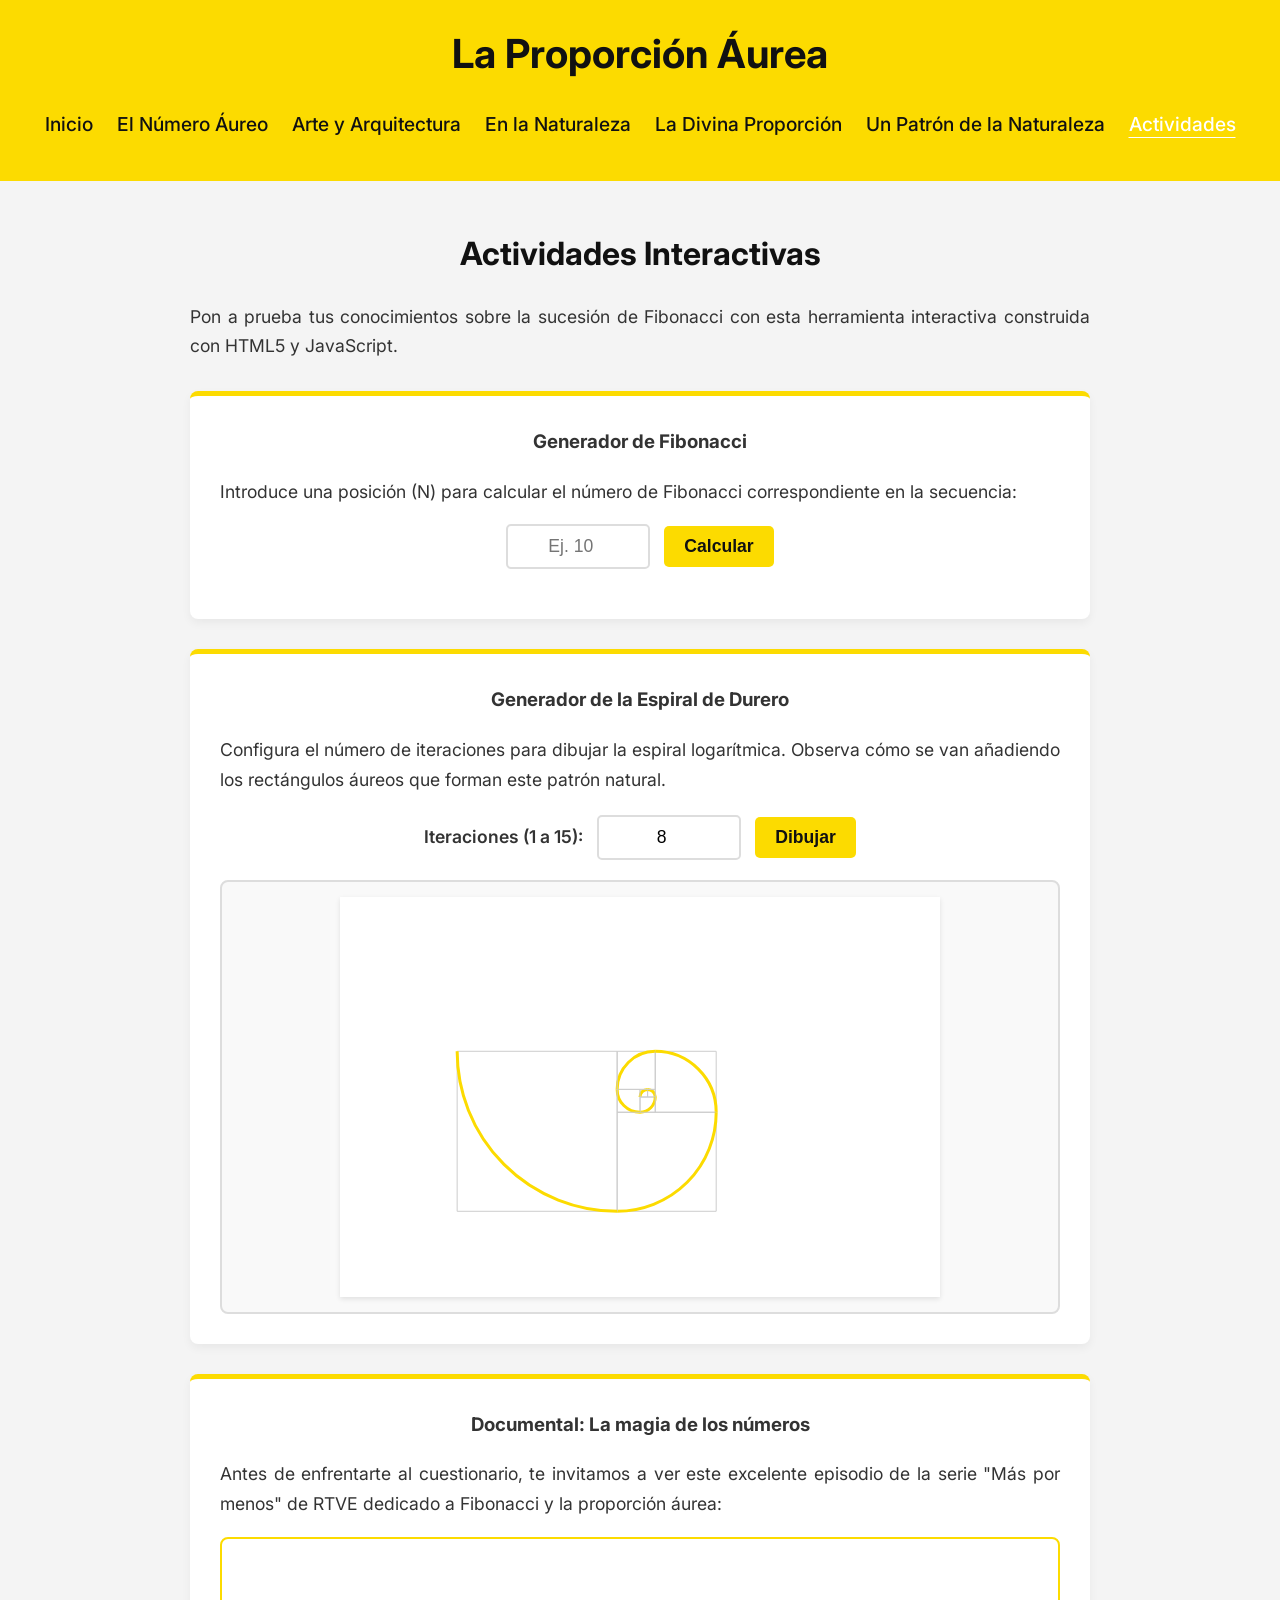
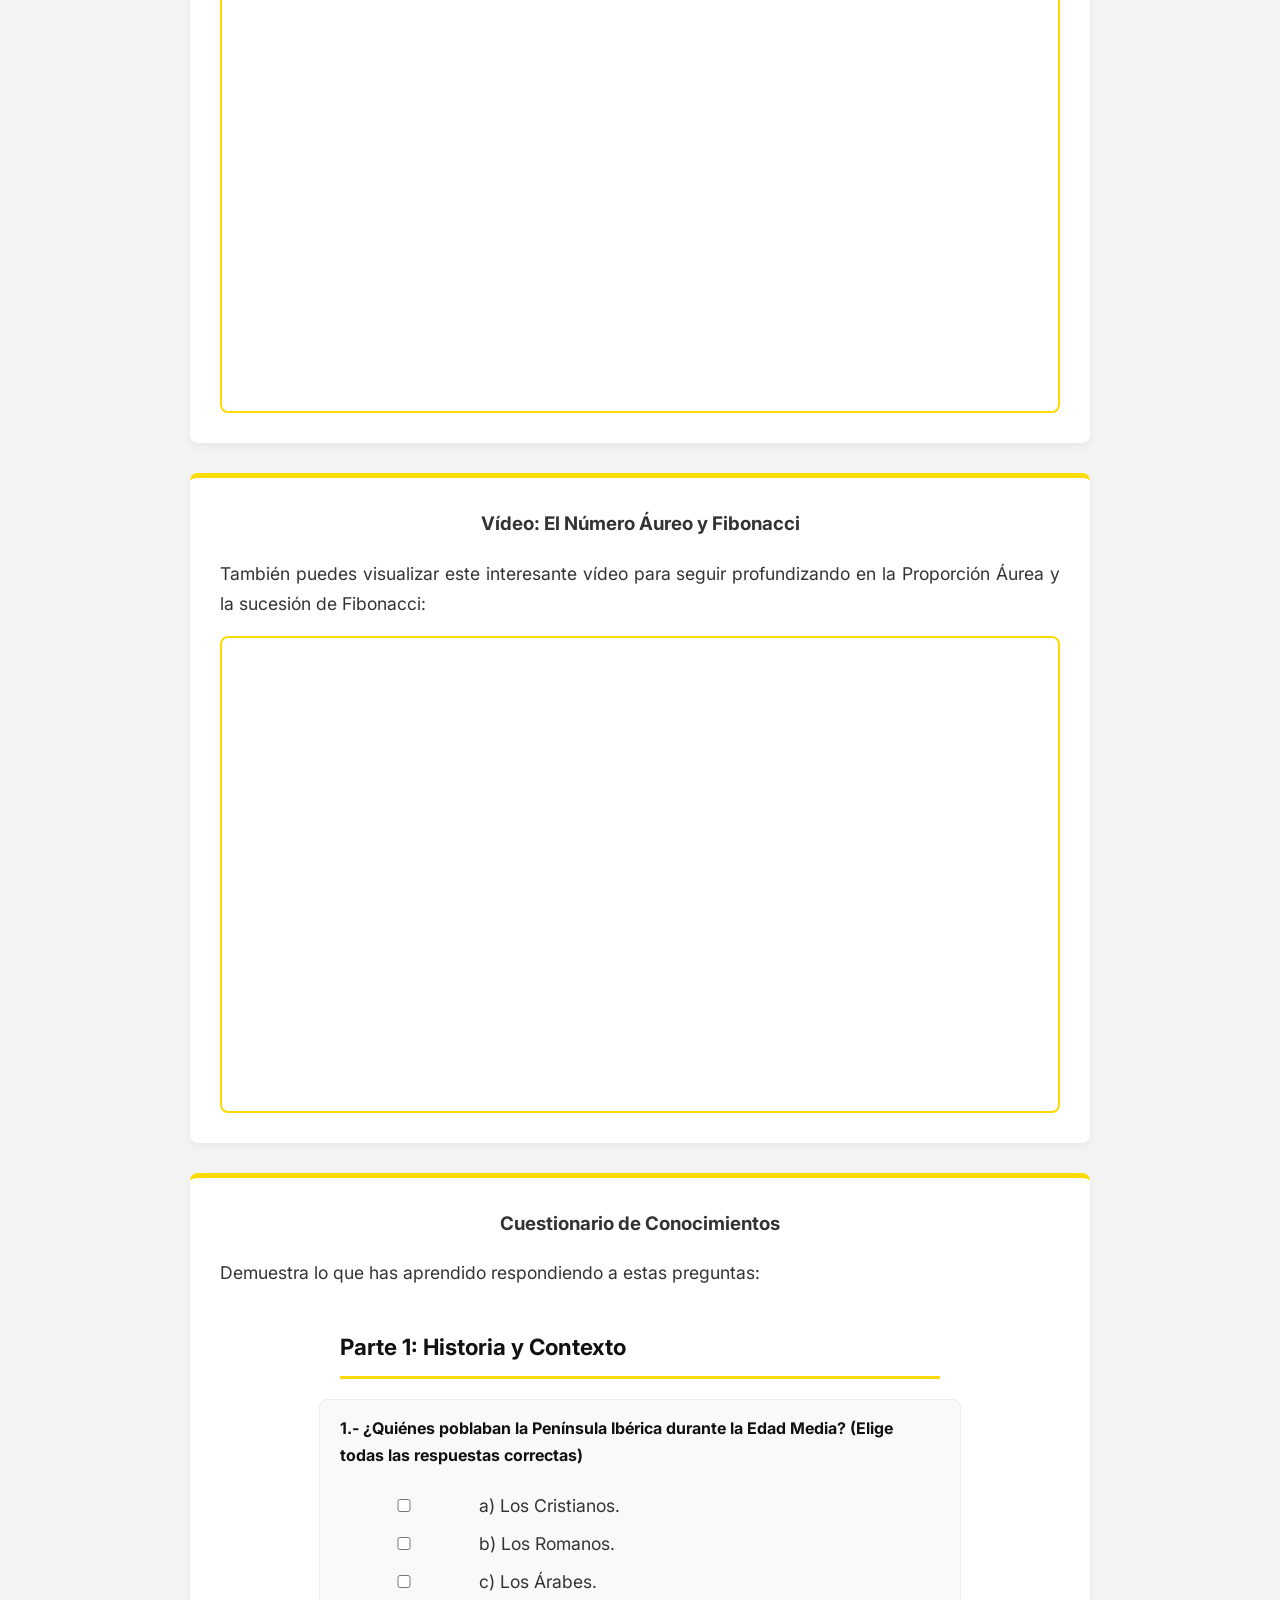
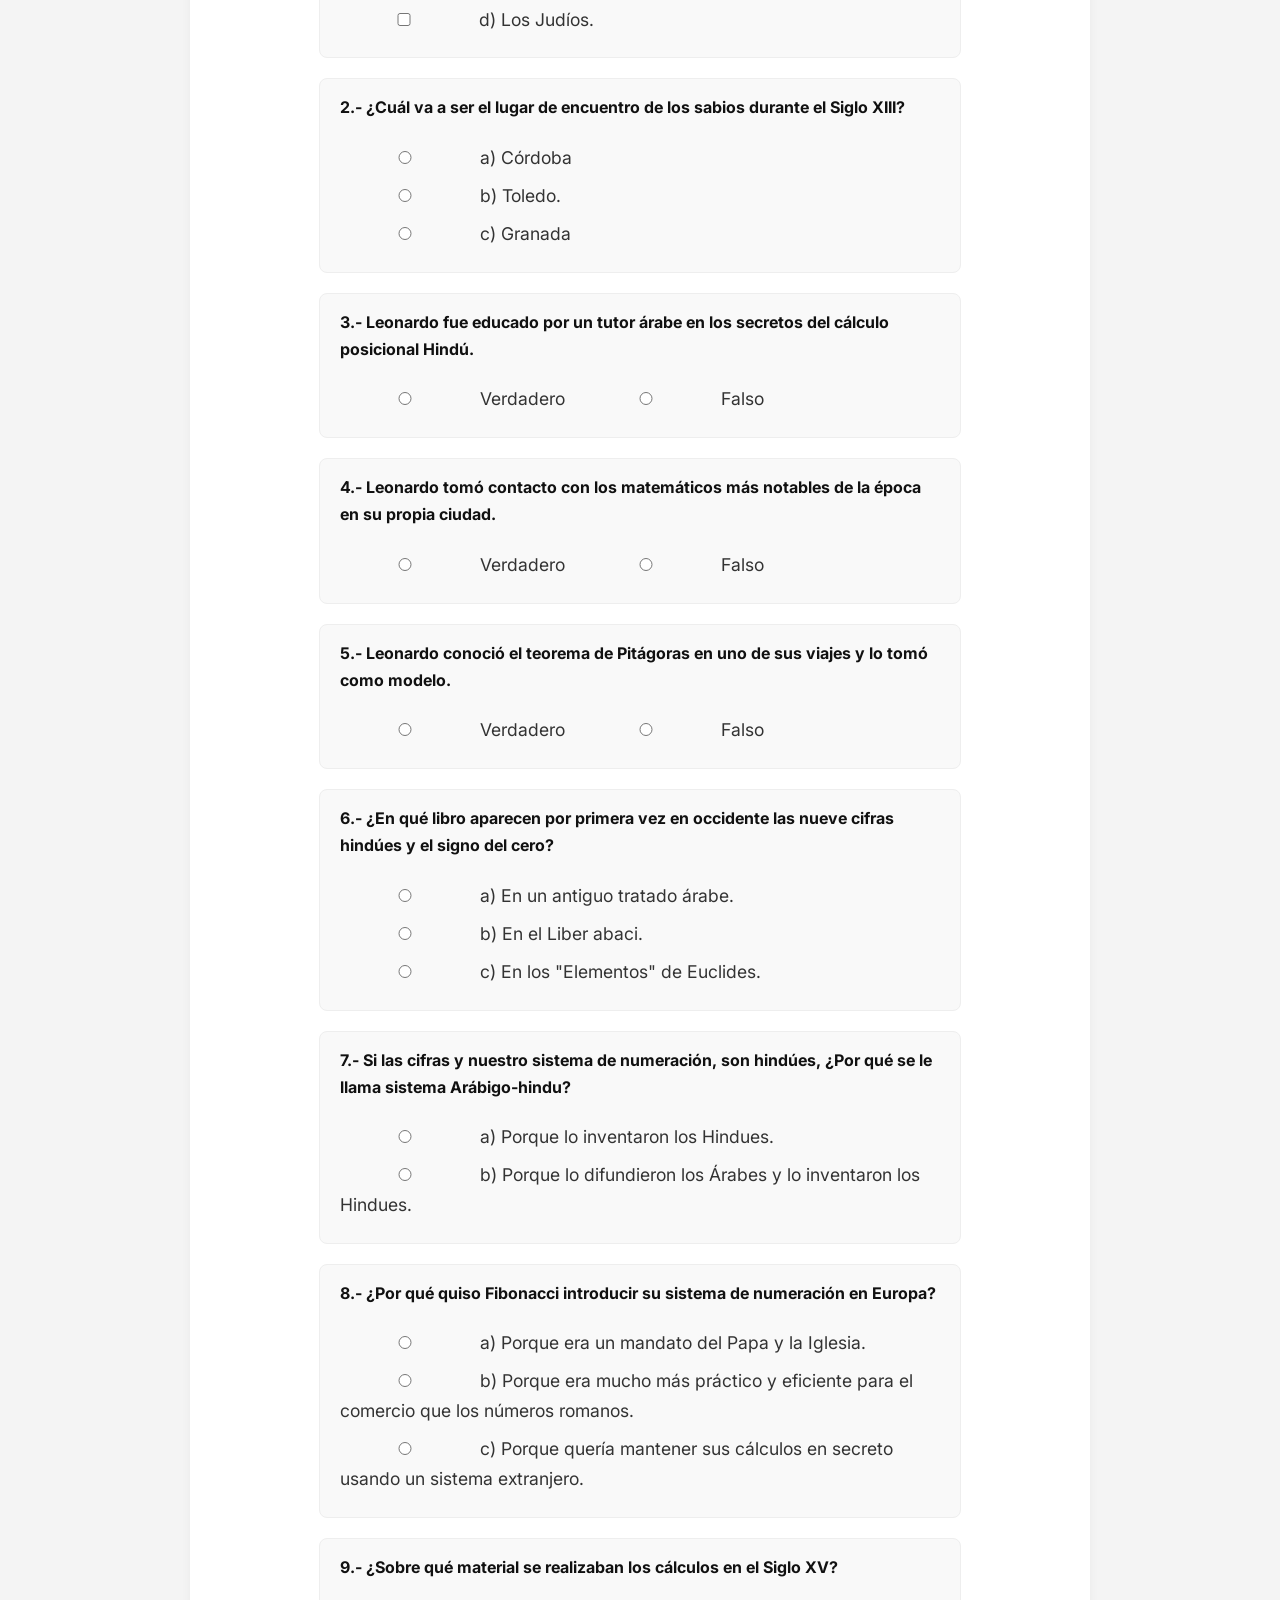
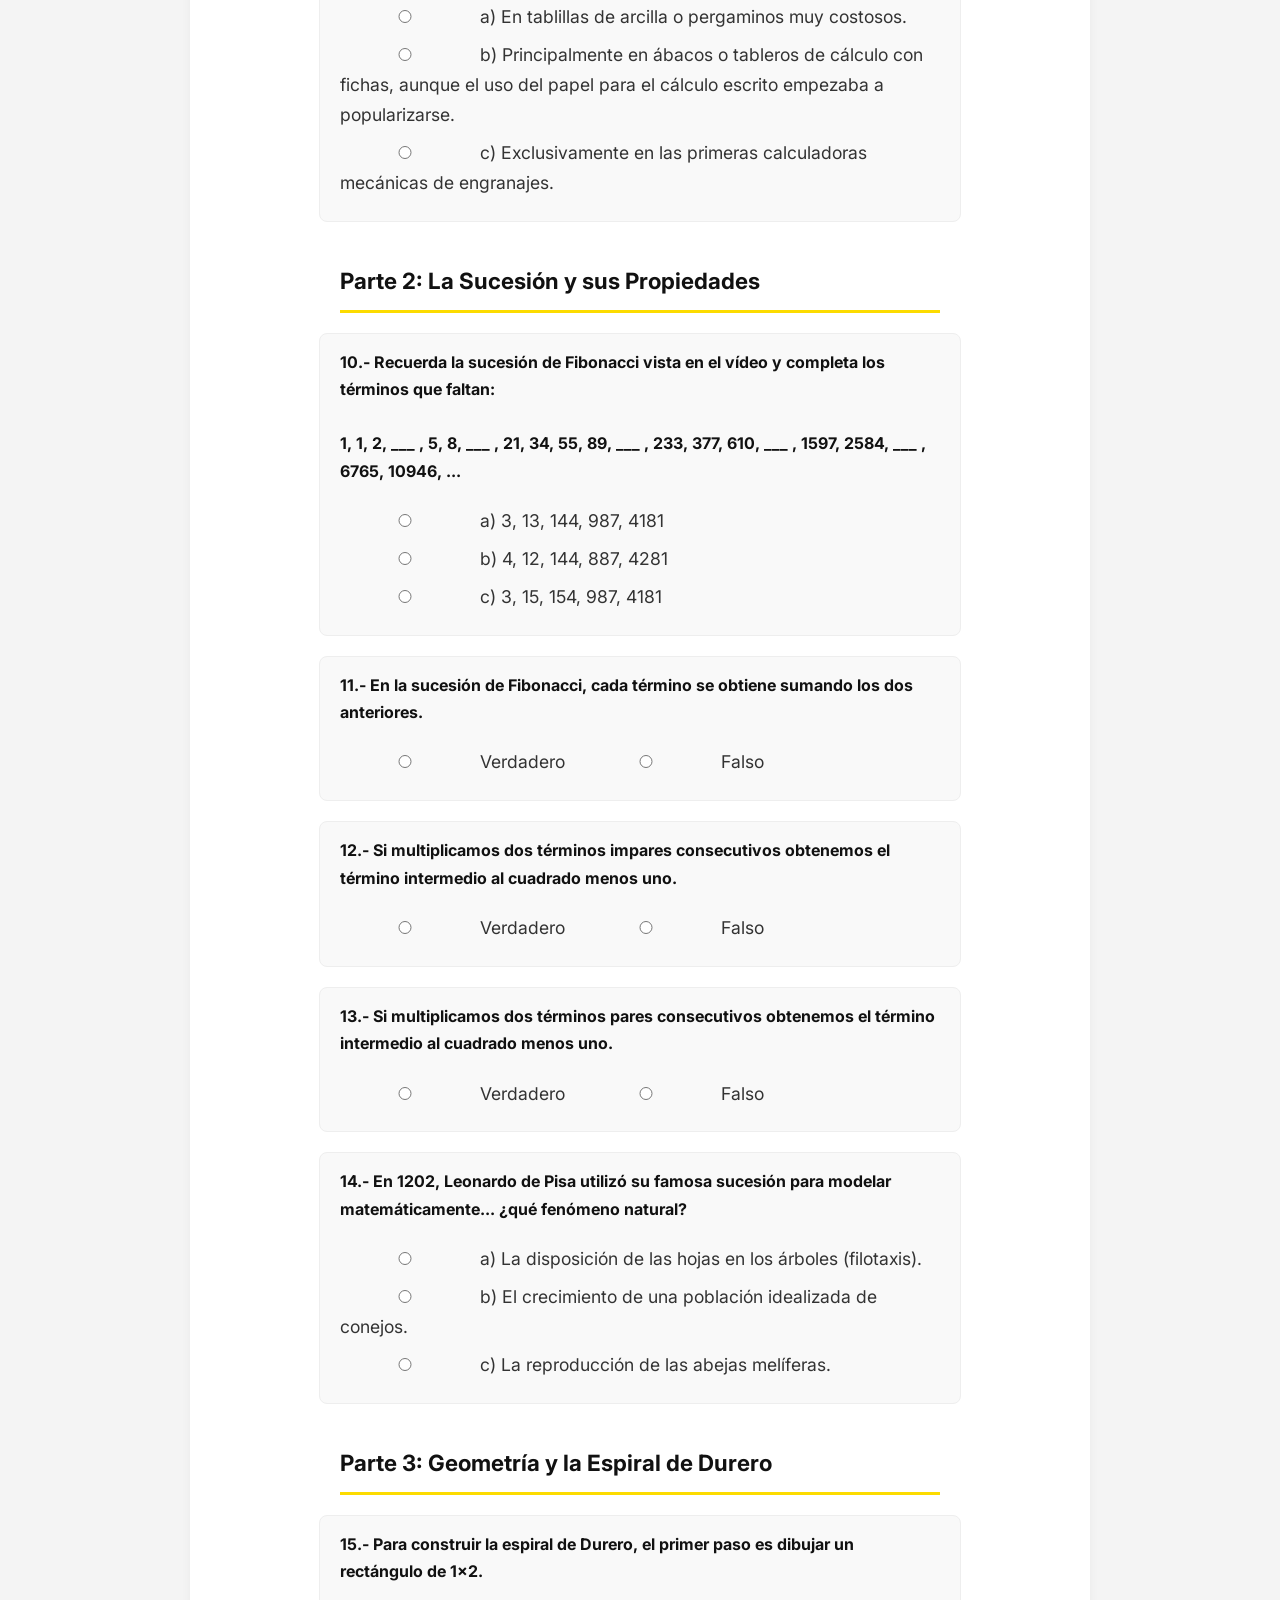
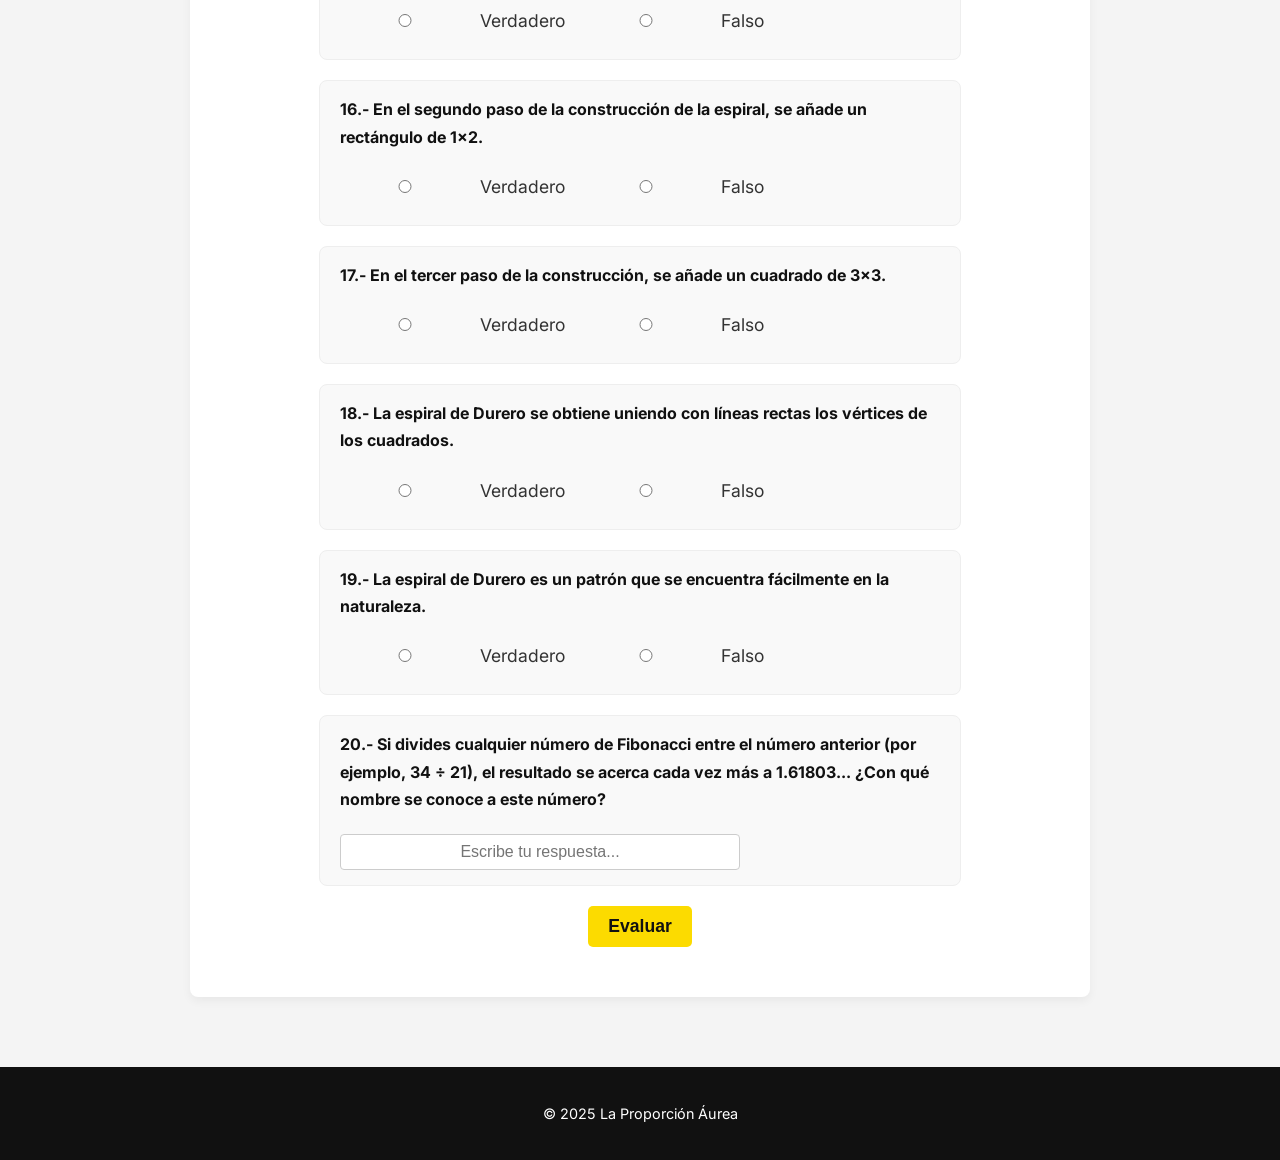
==== commit 6276a0a6: "Correcion errores" ====
--- a/actividades.html
+++ b/actividades.html
@@ -1,4 +1,3 @@
-<<<<<<< HEAD
 <!DOCTYPE html>
 <html lang="es">
 <head>
@@ -485,492 +484,3 @@
         });
     </script>
 </body>
-=======
-<!DOCTYPE html>
-<html lang="es">
-<head>
-    <meta charset="UTF-8">
-    <meta name="viewport" content="width=device-width, initial-scale=1.0">
-    <title>Actividades - La Proporción Áurea</title>
-    <link rel="preconnect" href="https://fonts.googleapis.com">
-    <link rel="preconnect" href="https://fonts.gstatic.com" crossorigin>
-    <link href="https://fonts.googleapis.com/css2?family=Inter:wght@400;500;600;700&display=swap" rel="stylesheet">
-    <link rel="stylesheet" href="styles.css">
-</head>
-<body>
-    <header>
-        <h1>La Proporción Áurea</h1>
-        <input type="checkbox" id="menu-toggle" class="menu-toggle">
-        <label for="menu-toggle" class="menu-icon">&#9776;</label>
-        <nav>
-            <ul>
-                <li><a href="index.html">Inicio</a></li>
-                <li><a href="numero_aureo.html">El Número Áureo</a></li>
-                <li><a href="arte_arquitectura.html">Arte y Arquitectura</a></li>
-                <li><a href="naturaleza.html">En la Naturaleza</a></li>
-                <li><a href="divina_proporcion.html">La Divina Proporción</a></li>
-                <li><a href="patron_naturaleza.html">Un Patrón de la Naturaleza</a></li>
-                <li><a href="actividades.html" class="active">Actividades</a></li>
-            </ul>
-        </nav>
-    </header>
-    <main>
-        <section>
-            <h2>Actividades Interactivas</h2>
-            <p>Pon a prueba tus conocimientos sobre la sucesión de Fibonacci con esta herramienta interactiva construida con HTML5 y JavaScript.</p>
-            
-            <div class="activity-box">
-                <h3>Generador de Fibonacci</h3>
-                <p>Introduce una posición (N) para calcular el número de Fibonacci correspondiente en la secuencia:</p>
-                <input type="number" id="fiboInput" min="0" max="1000" placeholder="Ej. 10">
-                <button onclick="calcularFibonacci()">Calcular</button>
-                <div id="activity-result"></div>
-            </div>
-
-            <div class="activity-box" id="spiral-activity">
-                <h3>Generador de la Espiral de Durero</h3>
-                <p>Configura el número de iteraciones para dibujar la espiral logarítmica. Observa cómo se van añadiendo los rectángulos áureos que forman este patrón natural.</p>
-                
-                <div style="margin: 20px 0;">
-                    <label for="spiralInput" style="font-weight: 600; font-size: 1.1em; margin-right: 10px;">Iteraciones (1 a 15):</label>
-                    <input type="number" id="spiralInput" min="1" max="15" value="8" onchange="dibujarEspiral()">
-                    <button onclick="dibujarEspiral()">Dibujar</button>
-                </div>
-                
-                <div style="background-color: #f9f9f9; border: 2px solid #ddd; border-radius: 8px; overflow: hidden; max-width: 100%; display: flex; justify-content: center; align-items: center; padding: 15px; box-sizing: border-box;">
-                    <canvas id="spiralCanvas" width="600" height="400" style="max-width: 100%; height: auto; background-color: #fff; box-shadow: 0 2px 5px rgba(0,0,0,0.1);"></canvas>
-                </div>
-            </div>
-
-            <div class="activity-box">
-                <h3>Documental: La magia de los números</h3>
-                <p>Antes de enfrentarte al cuestionario, te invitamos a ver este excelente episodio de la serie "Más por menos" de RTVE dedicado a Fibonacci y la proporción áurea:</p>
-                <div style="position: relative; padding-bottom: 56.25%; height: 0; overflow: hidden; border-radius: 8px; margin-top: 15px; border: 2px solid #fcdb00;">
-                    <iframe src="https://www.rtve.es/drmn/embed/video/1291572" style="position: absolute; top: 0; left: 0; width: 100%; height: 100%; border: 0;" allowfullscreen></iframe>
-                </div>
-            </div>
-
-            <div class="activity-box">
-                <h3>Vídeo: El Número Áureo y Fibonacci</h3>
-                <p>También puedes visualizar este interesante vídeo para seguir profundizando en la Proporción Áurea y la sucesión de Fibonacci:</p>
-                <div style="position: relative; padding-bottom: 56.25%; height: 0; overflow: hidden; border-radius: 8px; margin-top: 15px; border: 2px solid #fcdb00;">
-                    <iframe src="https://www.youtube-nocookie.com/embed/B6ztvqvZTsk" style="position: absolute; top: 0; left: 0; width: 100%; height: 100%; border: 0;" allowfullscreen></iframe>
-                </div>
-            </div>
-
-            <div class="activity-box">
-                <h3>Cuestionario de Conocimientos</h3>
-                <p>Demuestra lo que has aprendido respondiendo a estas preguntas:</p>
-                
-                <h4 class="quiz-section-title">Parte 1: Historia y Contexto</h4>
-
-                <div class="quiz-question">
-                    <h4>1.- ¿Quiénes poblaban la Península Ibérica durante la Edad Media? (Elige todas las respuestas correctas)</h4>
-                    <label><input type="checkbox" value="a" class="q1"> a) Los Cristianos.</label><br>
-                    <label><input type="checkbox" value="b" class="q1"> b) Los Romanos.</label><br>
-                    <label><input type="checkbox" value="c" class="q1"> c) Los Árabes.</label><br>
-                    <label><input type="checkbox" value="d" class="q1"> d) Los Judíos.</label>
-                </div>
-
-                <div class="quiz-question">
-                    <h4>2.- ¿Cuál va a ser el lugar de encuentro de los sabios durante el Siglo XIII?</h4>
-                    <label><input type="radio" name="q2" value="a"> a) Córdoba</label><br>
-                    <label><input type="radio" name="q2" value="b"> b) Toledo.</label><br>
-                    <label><input type="radio" name="q2" value="c"> c) Granada</label>
-                </div>
-
-                <div class="quiz-question">
-                    <h4>3.- Leonardo fue educado por un tutor árabe en los secretos del cálculo posicional Hindú.</h4>
-                    <label><input type="radio" name="q3" value="v"> Verdadero</label>&nbsp;&nbsp;&nbsp;
-                    <label><input type="radio" name="q3" value="f"> Falso</label>
-                </div>
-
-                <div class="quiz-question">
-                    <h4>4.- Leonardo tomó contacto con los matemáticos más notables de la época en su propia ciudad.</h4>
-                    <label><input type="radio" name="q4" value="v"> Verdadero</label>&nbsp;&nbsp;&nbsp;
-                    <label><input type="radio" name="q4" value="f"> Falso</label>
-                </div>
-
-                <div class="quiz-question">
-                    <h4>5.- Leonardo conoció el teorema de Pitágoras en uno de sus viajes y lo tomó como modelo.</h4>
-                    <label><input type="radio" name="q5" value="v"> Verdadero</label>&nbsp;&nbsp;&nbsp;
-                    <label><input type="radio" name="q5" value="f"> Falso</label>
-                </div>
-
-                <div class="quiz-question">
-                    <h4>6.- ¿En qué libro aparecen por primera vez en occidente las nueve cifras hindúes y el signo del cero?</h4>
-                    <label><input type="radio" name="q6" value="a"> a) En un antiguo tratado árabe.</label><br>
-                    <label><input type="radio" name="q6" value="b"> b) En el Liber abaci.</label><br>
-                    <label><input type="radio" name="q6" value="c"> c) En los "Elementos" de Euclides.</label>
-                </div>
-
-                <div class="quiz-question">
-                    <h4>7.- Si las cifras y nuestro sistema de numeración, son hindúes, ¿Por qué se le llama sistema Arábigo-hindu?</h4>
-                    <label><input type="radio" name="q7" value="a"> a) Porque lo inventaron los Hindues.</label><br>
-                    <label><input type="radio" name="q7" value="b"> b) Porque lo difundieron los Árabes y lo inventaron los Hindues.</label>
-                </div>
-
-                <div class="quiz-question">
-                    <h4>8.- ¿Por qué quiso Fibonacci introducir su sistema de numeración en Europa?</h4>
-                    <label><input type="radio" name="q8" value="a"> a) Porque era un mandato del Papa y la Iglesia.</label><br>
-                    <label><input type="radio" name="q8" value="b"> b) Porque era mucho más práctico y eficiente para el comercio que los números romanos.</label><br>
-                    <label><input type="radio" name="q8" value="c"> c) Porque quería mantener sus cálculos en secreto usando un sistema extranjero.</label>
-                </div>
-
-                <div class="quiz-question">
-                    <h4>9.- ¿Sobre qué material se realizaban los cálculos en el Siglo XV?</h4>
-                    <label><input type="radio" name="q9" value="a"> a) En tablillas de arcilla o pergaminos muy costosos.</label><br>
-                    <label><input type="radio" name="q9" value="b"> b) Principalmente en ábacos o tableros de cálculo con fichas, aunque el uso del papel para el cálculo escrito empezaba a popularizarse.</label><br>
-                    <label><input type="radio" name="q9" value="c"> c) Exclusivamente en las primeras calculadoras mecánicas de engranajes.</label>
-                </div>
-
-                <h4 class="quiz-section-title">Parte 2: La Sucesión y sus Propiedades</h4>
-
-                <div class="quiz-question">
-                    <h4>10.- Recuerda la sucesión de Fibonacci vista en el vídeo y completa los términos que faltan:<br><br>1, 1, 2, ___ , 5, 8, ___ , 21, 34, 55, 89, ___ , 233, 377, 610, ___ , 1597, 2584, ___ , 6765, 10946, ...</h4>
-                    <label><input type="radio" name="q10" value="a"> a) 3, 13, 144, 987, 4181</label><br>
-                    <label><input type="radio" name="q10" value="b"> b) 4, 12, 144, 887, 4281</label><br>
-                    <label><input type="radio" name="q10" value="c"> c) 3, 15, 154, 987, 4181</label>
-                </div>
-
-                <div class="quiz-question">
-                    <h4>11.- En la sucesión de Fibonacci, cada término se obtiene sumando los dos anteriores.</h4>
-                    <label><input type="radio" name="q11" value="v"> Verdadero</label>&nbsp;&nbsp;&nbsp;
-                    <label><input type="radio" name="q11" value="f"> Falso</label>
-                </div>
-
-                <div class="quiz-question">
-                    <h4>12.- Si multiplicamos dos términos impares consecutivos obtenemos el término intermedio al cuadrado menos uno.</h4>
-                    <label><input type="radio" name="q12" value="v"> Verdadero</label>&nbsp;&nbsp;&nbsp;
-                    <label><input type="radio" name="q12" value="f"> Falso</label>
-                </div>
-
-                <div class="quiz-question">
-                    <h4>13.- Si multiplicamos dos términos pares consecutivos obtenemos el término intermedio al cuadrado menos uno.</h4>
-                    <label><input type="radio" name="q13" value="v"> Verdadero</label>&nbsp;&nbsp;&nbsp;
-                    <label><input type="radio" name="q13" value="f"> Falso</label>
-                </div>
-
-                <div class="quiz-question">
-                    <h4>14.- En 1202, Leonardo de Pisa utilizó su famosa sucesión para modelar matemáticamente... ¿qué fenómeno natural?</h4>
-                    <label><input type="radio" name="q14" value="a"> a) La disposición de las hojas en los árboles (filotaxis).</label><br>
-                    <label><input type="radio" name="q14" value="b"> b) El crecimiento de una población idealizada de conejos.</label><br>
-                    <label><input type="radio" name="q14" value="c"> c) La reproducción de las abejas melíferas.</label>
-                </div>
-
-                <h4 class="quiz-section-title">Parte 3: Geometría y la Espiral de Durero</h4>
-
-                <div class="quiz-question">
-                    <h4>15.- Para construir la espiral de Durero, el primer paso es dibujar un rectángulo de 1x2.</h4>
-                    <label><input type="radio" name="q15" value="v"> Verdadero</label>&nbsp;&nbsp;&nbsp;
-                    <label><input type="radio" name="q15" value="f"> Falso</label>
-                </div>
-
-                <div class="quiz-question">
-                    <h4>16.- En el segundo paso de la construcción de la espiral, se añade un rectángulo de 1x2.</h4>
-                    <label><input type="radio" name="q16" value="v"> Verdadero</label>&nbsp;&nbsp;&nbsp;
-                    <label><input type="radio" name="q16" value="f"> Falso</label>
-                </div>
-
-                <div class="quiz-question">
-                    <h4>17.- En el tercer paso de la construcción, se añade un cuadrado de 3x3.</h4>
-                    <label><input type="radio" name="q17" value="v"> Verdadero</label>&nbsp;&nbsp;&nbsp;
-                    <label><input type="radio" name="q17" value="f"> Falso</label>
-                </div>
-
-                <div class="quiz-question">
-                    <h4>18.- La espiral de Durero se obtiene uniendo con líneas rectas los vértices de los cuadrados.</h4>
-                    <label><input type="radio" name="q18" value="v"> Verdadero</label>&nbsp;&nbsp;&nbsp;
-                    <label><input type="radio" name="q18" value="f"> Falso</label>
-                </div>
-
-                <div class="quiz-question">
-                    <h4>19.- La espiral de Durero es un patrón que se encuentra fácilmente en la naturaleza.</h4>
-                    <label><input type="radio" name="q19" value="v"> Verdadero</label>&nbsp;&nbsp;&nbsp;
-                    <label><input type="radio" name="q19" value="f"> Falso</label>
-                </div>
-
-                <div class="quiz-question">
-                    <h4>20.- Si divides cualquier número de Fibonacci entre el número anterior (por ejemplo, 34 &divide; 21), el resultado se acerca cada vez más a 1.61803... ¿Con qué nombre se conoce a este número?</h4>
-                    <input type="text" id="q20" placeholder="Escribe tu respuesta..." style="padding: 8px; font-size: 1em; border: 1px solid #ccc; border-radius: 4px; width: 90%; max-width: 400px; box-sizing: border-box;">
-                </div>
-
-                <button onclick="evaluarQuiz()">Evaluar</button>
-                <div id="quiz-result"></div>
-            </div>
-        </section>
-    </main>
-    <footer>
-        <p>© 2025 La Proporción Áurea</p>
-    </footer>
-    <a href="#" class="back-to-top" title="Volver arriba">↑</a>
-    <script src="script.js"></script>
-    <script>
-        function calcularFibonacci() {
-            const n = parseInt(document.getElementById('fiboInput').value);
-            const resultDiv = document.getElementById('activity-result');
-            if (isNaN(n) || n < 0) { resultDiv.innerHTML = "<span style='color:red;'>Por favor, introduce un número válido (0 o mayor).</span>"; return; }
-            let a = 0, b = 1, temp;
-            for (let i = 2; i <= n; i++) { temp = a + b; a = b; b = temp; }
-            resultDiv.innerHTML = `El número de Fibonacci en la posición <strong>${n}</strong> es:<br><span style='font-size: 1.5em; color: #fcdb00; text-shadow: 1px 1px 2px #000;'>${n === 0 ? 0 : (n === 1 ? 1 : b)}</span>`;
-        }
-
-        function evaluarQuiz() {
-            let score = 0;
-            let resultHTML = "";
-
-            // Evaluación de la Pregunta 1 (Respuestas correctas: a, c, d)
-            const q1a = document.querySelector('input.q1[value="a"]').checked;
-            const q1b = document.querySelector('input.q1[value="b"]').checked;
-            const q1c = document.querySelector('input.q1[value="c"]').checked;
-            const q1d = document.querySelector('input.q1[value="d"]').checked;
-
-            if (q1a && !q1b && q1c && q1d) {
-                score++;
-                resultHTML += "<p class='correct-answer'><strong>Pregunta 1:</strong> ¡Correcto! Cristianos, árabes y judíos convivieron en la Península Ibérica.</p>";
-            } else {
-                resultHTML += "<p class='incorrect-answer'><strong>Pregunta 1:</strong> Incorrecto. Las respuestas correctas eran a) Los Cristianos, c) Los Árabes y d) Los Judíos.</p>";
-            }
-
-            // Evaluación de la Pregunta 2 (Respuesta correcta: b)
-            const q2 = document.querySelector('input[name="q2"]:checked');
-            if (q2 && q2.value === "b") {
-                score++;
-                resultHTML += "<p class='correct-answer'><strong>Pregunta 2:</strong> ¡Correcto! Toledo fue el gran punto de encuentro de sabios.</p>";
-            } else {
-                resultHTML += "<p class='incorrect-answer'><strong>Pregunta 2:</strong> Incorrecto. La respuesta correcta es b) Toledo.</p>";
-            }
-
-            // Evaluación de la Pregunta 3 (Respuesta correcta: v - Verdadero)
-            const q3 = document.querySelector('input[name="q3"]:checked');
-            if (q3 && q3.value === "v") {
-                score++;
-                resultHTML += "<p class='correct-answer'><strong>Pregunta 3:</strong> ¡Correcto! Leonardo aprendió este sistema en el norte de África.</p>";
-            } else {
-                resultHTML += "<p class='incorrect-answer'><strong>Pregunta 3:</strong> Incorrecto. La respuesta correcta es Verdadero.</p>";
-            }
-
-            // Evaluación de la Pregunta 4 (Respuesta correcta: f - Falso)
-            const q4 = document.querySelector('input[name="q4"]:checked');
-            if (q4 && q4.value === "f") {
-                score++;
-                resultHTML += "<p class='correct-answer'><strong>Pregunta 4:</strong> ¡Correcto! Viajó intensamente por todo el Mediterráneo para conocer a otros sabios, no se quedó en Pisa.</p>";
-            } else {
-                resultHTML += "<p class='incorrect-answer'><strong>Pregunta 4:</strong> Incorrecto. La respuesta correcta es Falso.</p>";
-            }
-
-            // Evaluación de la Pregunta 5 (Respuesta correcta: f - Falso)
-            const q5 = document.querySelector('input[name="q5"]:checked');
-            if (q5 && q5.value === "f") {
-                score++;
-                resultHTML += "<p class='correct-answer'><strong>Pregunta 5:</strong> ¡Correcto! Su gran inspiración y modelo fue el sistema numérico hindú-árabe, no Pitágoras.</p>";
-            } else {
-                resultHTML += "<p class='incorrect-answer'><strong>Pregunta 5:</strong> Incorrecto. La respuesta correcta es Falso.</p>";
-            }
-
-            // Evaluación de la Pregunta 6 (Respuesta correcta: b)
-            const q6 = document.querySelector('input[name="q6"]:checked');
-            if (q6 && q6.value === "b") {
-                score++;
-                resultHTML += "<p class='correct-answer'><strong>Pregunta 6:</strong> ¡Correcto! Aparecieron en occidente por primera vez en su famoso 'Liber abaci'.</p>";
-            } else {
-                resultHTML += "<p class='incorrect-answer'><strong>Pregunta 6:</strong> Incorrecto. La respuesta correcta es b) En el Liber abaci.</p>";
-            }
-
-            // Evaluación de la Pregunta 7 (Respuesta correcta: b)
-            const q7 = document.querySelector('input[name="q7"]:checked');
-            if (q7 && q7.value === "b") {
-                score++;
-                resultHTML += "<p class='correct-answer'><strong>Pregunta 7:</strong> ¡Correcto! Los hindúes lo crearon, pero fueron los estudiosos árabes quienes lo introdujeron en Europa.</p>";
-            } else {
-                resultHTML += "<p class='incorrect-answer'><strong>Pregunta 7:</strong> Incorrecto. La respuesta correcta es b) Porque lo difundieron los Árabes y lo inventaron los Hindues.</p>";
-            }
-
-            // Evaluación de la Pregunta 8 (Respuesta correcta: b)
-            const q8 = document.querySelector('input[name="q8"]:checked');
-            if (q8 && q8.value === "b") {
-                score++;
-                resultHTML += "<p class='correct-answer'><strong>Pregunta 8:</strong> ¡Correcto! Al ser hijo de un comerciante, vio que calcular con el sistema hindú-árabe (incluyendo el cero) era infinitamente superior para la contabilidad que usar los torpes números romanos.</p>";
-            } else {
-                resultHTML += "<p class='incorrect-answer'><strong>Pregunta 8:</strong> Incorrecto. La respuesta correcta es b) Porque era mucho más práctico y eficiente para el comercio que los números romanos.</p>";
-            }
-
-            // Evaluación de la Pregunta 9 (Respuesta correcta: b)
-            const q9 = document.querySelector('input[name="q9"]:checked');
-            if (q9 && q9.value === "b") {
-                score++;
-                resultHTML += "<p class='correct-answer'><strong>Pregunta 9:</strong> ¡Correcto! Los comerciantes usaban tableros de cálculo (ábacos), pero gracias a los números introducidos por Fibonacci y la mayor disponibilidad de papel, los cálculos algorítmicos escritos fueron ganando terreno rápidamente.</p>";
-            } else {
-                resultHTML += "<p class='incorrect-answer'><strong>Pregunta 9:</strong> Incorrecto. La respuesta correcta es b) Principalmente en ábacos o tableros de cálculo con fichas, aunque el uso del papel para el cálculo escrito empezaba a popularizarse.</p>";
-            }
-
-            // Evaluación de la Pregunta 10 (Respuesta correcta: a)
-            const q10 = document.querySelector('input[name="q10"]:checked');
-            if (q10 && q10.value === "a") {
-                score++;
-                resultHTML += "<p class='correct-answer'><strong>Pregunta 10:</strong> ¡Correcto! Los números que faltan se obtienen sumando siempre los dos anteriores (1+2=3; 5+8=13; 55+89=144; 377+610=987; 1597+2584=4181).</p>";
-            } else {
-                resultHTML += "<p class='incorrect-answer'><strong>Pregunta 10:</strong> Incorrecto. La respuesta correcta es a) 3, 13, 144, 987, 4181.</p>";
-            }
-
-            // Evaluación de la Pregunta 11 (Respuesta correcta: v)
-            const q11 = document.querySelector('input[name="q11"]:checked');
-            if (q11 && q11.value === "v") {
-                score++;
-                resultHTML += "<p class='correct-answer'><strong>Pregunta 11:</strong> ¡Correcto! Es la regla fundamental matemática con la que se construye toda la sucesión.</p>";
-            } else {
-                resultHTML += "<p class='incorrect-answer'><strong>Pregunta 11:</strong> Incorrecto. La respuesta correcta es Verdadero.</p>";
-            }
-
-            // Evaluación de la Pregunta 12 (Respuesta correcta: f)
-            const q12 = document.querySelector('input[name="q12"]:checked');
-            if (q12 && q12.value === "f") {
-                score++;
-                resultHTML += "<p class='correct-answer'><strong>Pregunta 12:</strong> ¡Correcto! Según la Identidad de Cassini, para posiciones impares se obtiene el término intermedio al cuadrado <strong>MÁS</strong> uno (ej: el 3º y 5º término son 2 y 5. 2x5 = 10, que es igual a 3² + 1).</p>";
-            } else {
-                resultHTML += "<p class='incorrect-answer'><strong>Pregunta 12:</strong> Incorrecto. La respuesta correcta es Falso.</p>";
-            }
-
-            // Evaluación de la Pregunta 13 (Respuesta correcta: v)
-            const q13 = document.querySelector('input[name="q13"]:checked');
-            if (q13 && q13.value === "v") {
-                score++;
-                resultHTML += "<p class='correct-answer'><strong>Pregunta 13:</strong> ¡Correcto! Es una de las propiedades de la Identidad de Cassini (ej: el 4º y 6º término son 3 y 8. 3x8 = 24, que es igual a 5² - 1).</p>";
-            } else {
-                resultHTML += "<p class='incorrect-answer'><strong>Pregunta 13:</strong> Incorrecto. La respuesta correcta es Verdadero.</p>";
-            }
-
-            // Evaluación de la Pregunta 14 (Respuesta correcta: b)
-            const q14 = document.querySelector('input[name="q14"]:checked');
-            if (q14 && q14.value === "b") {
-                score++;
-                resultHTML += "<p class='correct-answer'><strong>Pregunta 14:</strong> ¡Correcto! Fibonacci planteó el famoso problema de cuántas parejas de conejos se producirían en un año a partir de una pareja inicial, bajo condiciones ideales de reproducción.</p>";
-            } else {
-                resultHTML += "<p class='incorrect-answer'><strong>Pregunta 14:</strong> Incorrecto. La respuesta correcta es b) El crecimiento de una población idealizada de conejos.</p>";
-            }
-
-            // Evaluación de la Pregunta 15 (Respuesta correcta: f)
-            const q15 = document.querySelector('input[name="q15"]:checked');
-            if (q15 && q15.value === "f") {
-                score++;
-                resultHTML += "<p class='correct-answer'><strong>Pregunta 15:</strong> ¡Correcto! La construcción se inicia con un cuadrado de 1x1.</p>";
-            } else {
-                resultHTML += "<p class='incorrect-answer'><strong>Pregunta 15:</strong> Incorrecto. La respuesta correcta es Falso, se parte de un cuadrado 1x1.</p>";
-            }
-
-            // Evaluación de la Pregunta 16 (Respuesta correcta: f)
-            const q16 = document.querySelector('input[name="q16"]:checked');
-            if (q16 && q16.value === "f") {
-                score++;
-                resultHTML += "<p class='correct-answer'><strong>Pregunta 16:</strong> ¡Correcto! En el segundo paso se añade otro cuadrado de 1x1.</p>";
-            } else {
-                resultHTML += "<p class='incorrect-answer'><strong>Pregunta 16:</strong> Incorrecto. La respuesta correcta es Falso.</p>";
-            }
-
-            // Evaluación de la Pregunta 17 (Respuesta correcta: f)
-            const q17 = document.querySelector('input[name="q17"]:checked');
-            if (q17 && q17.value === "f") {
-                score++;
-                resultHTML += "<p class='correct-answer'><strong>Pregunta 17:</strong> ¡Correcto! En el tercer paso se añade un cuadrado de 2x2.</p>";
-            } else {
-                resultHTML += "<p class='incorrect-answer'><strong>Pregunta 17:</strong> Incorrecto. La respuesta correcta es Falso.</p>";
-            }
-
-            // Evaluación de la Pregunta 18 (Respuesta correcta: f)
-            const q18 = document.querySelector('input[name="q18"]:checked');
-            if (q18 && q18.value === "f") {
-                score++;
-                resultHTML += "<p class='correct-answer'><strong>Pregunta 18:</strong> ¡Correcto! La espiral se obtiene trazando arcos de un cuarto de círculo dentro de cada cuadrado.</p>";
-            } else {
-                resultHTML += "<p class='incorrect-answer'><strong>Pregunta 18:</strong> Incorrecto. La respuesta correcta es Falso.</p>";
-            }
-
-            // Evaluación de la Pregunta 19 (Respuesta correcta: v)
-            const q19 = document.querySelector('input[name="q19"]:checked');
-            if (q19 && q19.value === "v") {
-                score++;
-                resultHTML += "<p class='correct-answer'><strong>Pregunta 19:</strong> ¡Correcto! Es uno de los patrones más comunes en la naturaleza, visible en conchas, girasoles, galaxias, etc.</p>";
-            } else {
-                resultHTML += "<p class='incorrect-answer'><strong>Pregunta 19:</strong> Incorrecto. La respuesta correcta es Verdadero.</p>";
-            }
-
-            // Evaluación de la Pregunta 20 (Campo de texto libre)
-            const q20Input = document.getElementById('q20');
-            const q20Val = q20Input ? q20Input.value.trim().toLowerCase().normalize("NFD").replace(/[\u0300-\u036f]/g, "") : "";
-            if (q20Val === "numero aureo" || q20Val === "el numero aureo" || q20Val === "proporcion divina" || q20Val === "la proporcion divina" || q20Val === "proporcion aurea" || q20Val === "phi" || q20Val === "numero phi") {
-                score++;
-                resultHTML += "<p class='correct-answer'><strong>Pregunta 20:</strong> ¡Correcto! A este valor se le conoce como Número Áureo o Proporción Divina.</p>";
-            } else {
-                resultHTML += "<p class='incorrect-answer'><strong>Pregunta 20:</strong> Incorrecto. La respuesta correcta es el Número Áureo (o Proporción Divina).</p>";
-            }
-
-            const resultDiv = document.getElementById('quiz-result');
-            resultDiv.innerHTML = `<h4 style="color: #111; margin-top: 15px;">Tu puntuación: ${score} / 20</h4>` + resultHTML;
-        }
-
-        function dibujarEspiral() {
-            const input = document.getElementById('spiralInput');
-            let iter = parseInt(input.value);
-            const canvas = document.getElementById('spiralCanvas');
-            const ctx = canvas.getContext('2d');
-            const width = canvas.width;
-            const height = canvas.height;
-
-            ctx.clearRect(0, 0, width, height);
-            
-            if (isNaN(iter) || iter < 1) return;
-            
-            // Limitamos a 15 iteraciones para que no se desborde visualmente
-            iter = Math.min(iter, 15);
-            input.value = iter; 
-
-            let fibs = [1, 1];
-            for (let i = 2; i < iter; i++) {
-                fibs.push(fibs[i-1] + fibs[i-2]);
-            }
-
-            ctx.save();
-            
-            // Escala dinámica para asegurar que la espiral quepa en el canvas
-            let maxFib = fibs[iter - 1];
-            let scale = Math.min(width, height) / (maxFib * 2.5); 
-            if (iter <= 3) scale = 40;
-            
-            ctx.translate(width / 2, height / 2);
-            ctx.rotate(-Math.PI / 2); // Orientación inicial para que crezca hacia afuera adecuadamente
-
-            for (let i = 0; i < iter; i++) {
-                let f = fibs[i] * scale;
-                
-                // Dibujar el cuadrado
-                ctx.beginPath();
-                ctx.strokeStyle = '#ccc';
-                ctx.lineWidth = 1;
-                ctx.rect(0, 0, f, f);
-                ctx.stroke();
-                
-                // Dibujar el arco de la espiral
-                ctx.beginPath();
-                ctx.strokeStyle = '#fcdb00';
-                ctx.lineWidth = 3;
-                ctx.arc(0, f, f, 1.5 * Math.PI, 0, false);
-                ctx.stroke();
-                
-                // Trasladar al siguiente vértice y rotar 90 grados en cada paso
-                ctx.translate(f, f);
-                ctx.rotate(Math.PI / 2);
-            }
-            
-            ctx.restore();
-        }
-
-        // Dibujar la espiral por defecto al cargar la página
-        window.addEventListener('DOMContentLoaded', function() {
-            if(document.getElementById('spiralCanvas')) {
-                dibujarEspiral();
-            }
-        });
-    </script>
-</body>
->>>>>>> 5a99c22e9d936fff3173f8dfd6e4acbeec63b255
-</html>
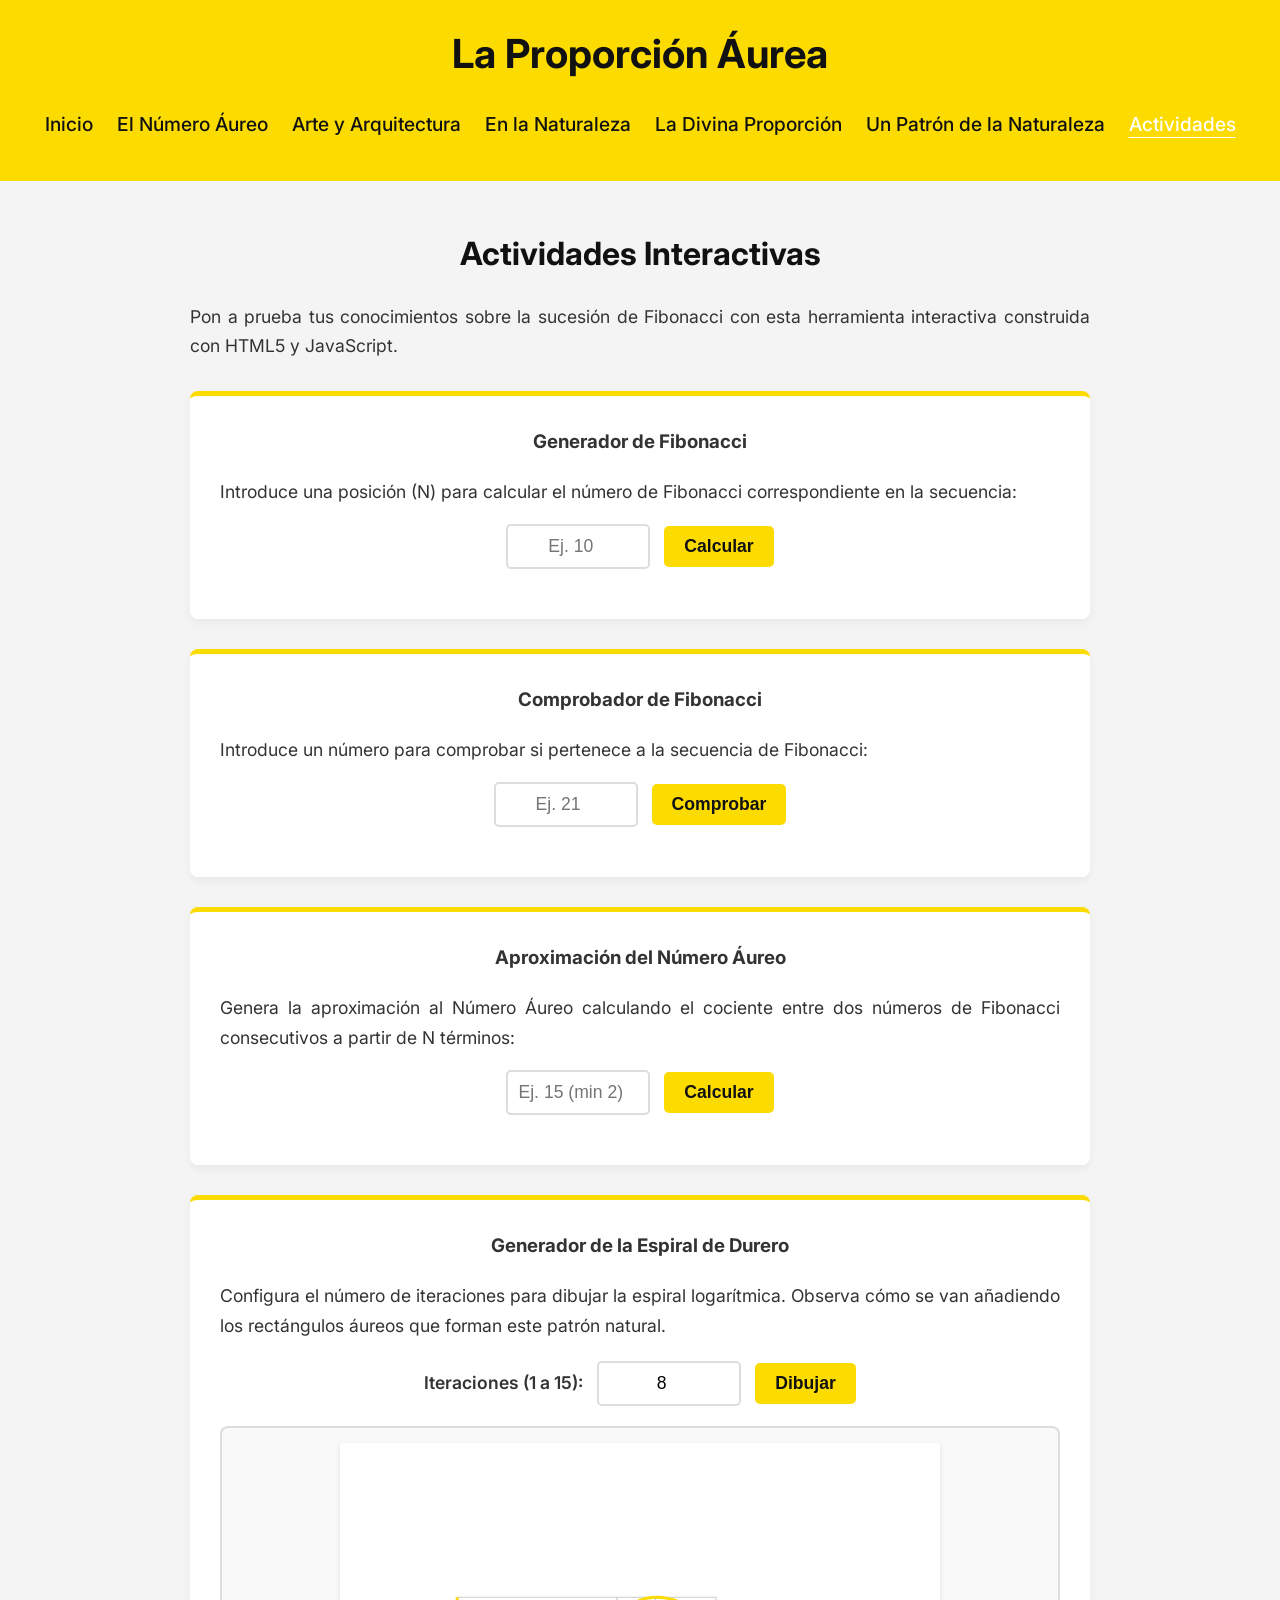
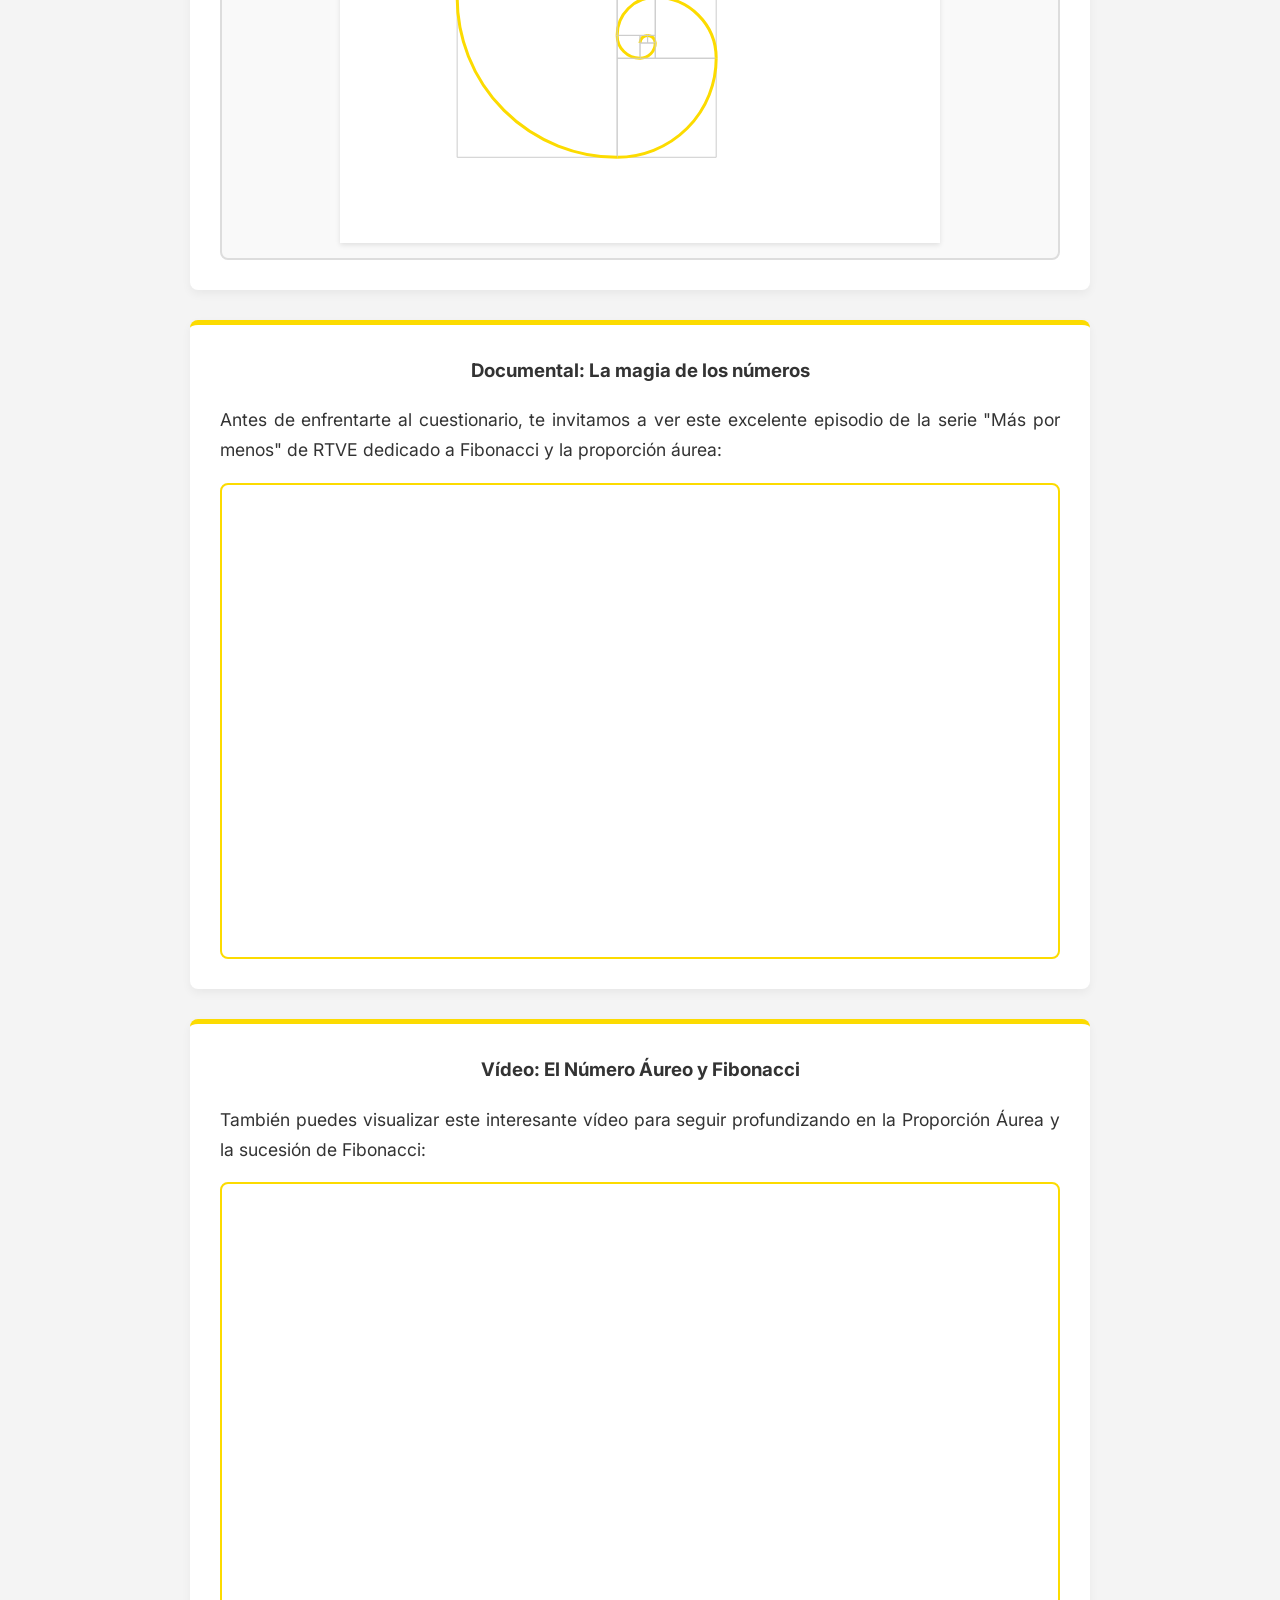
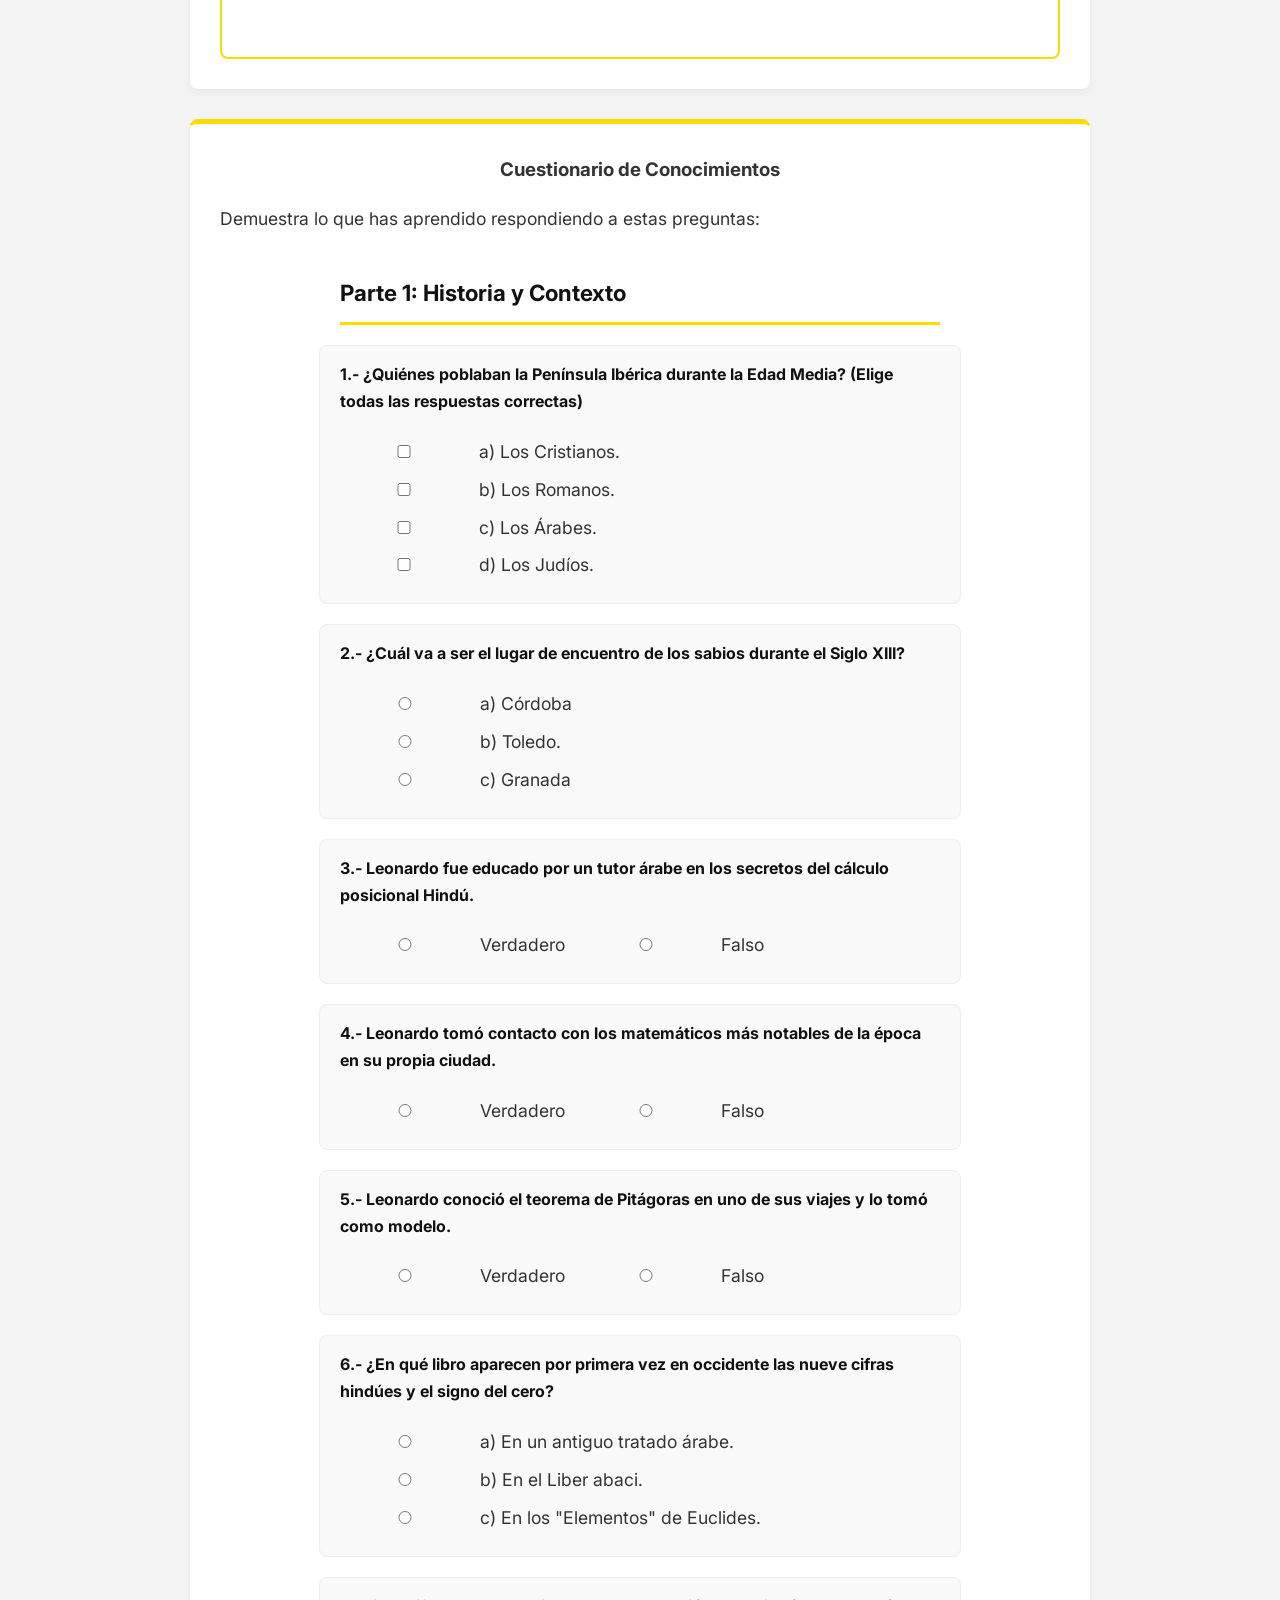
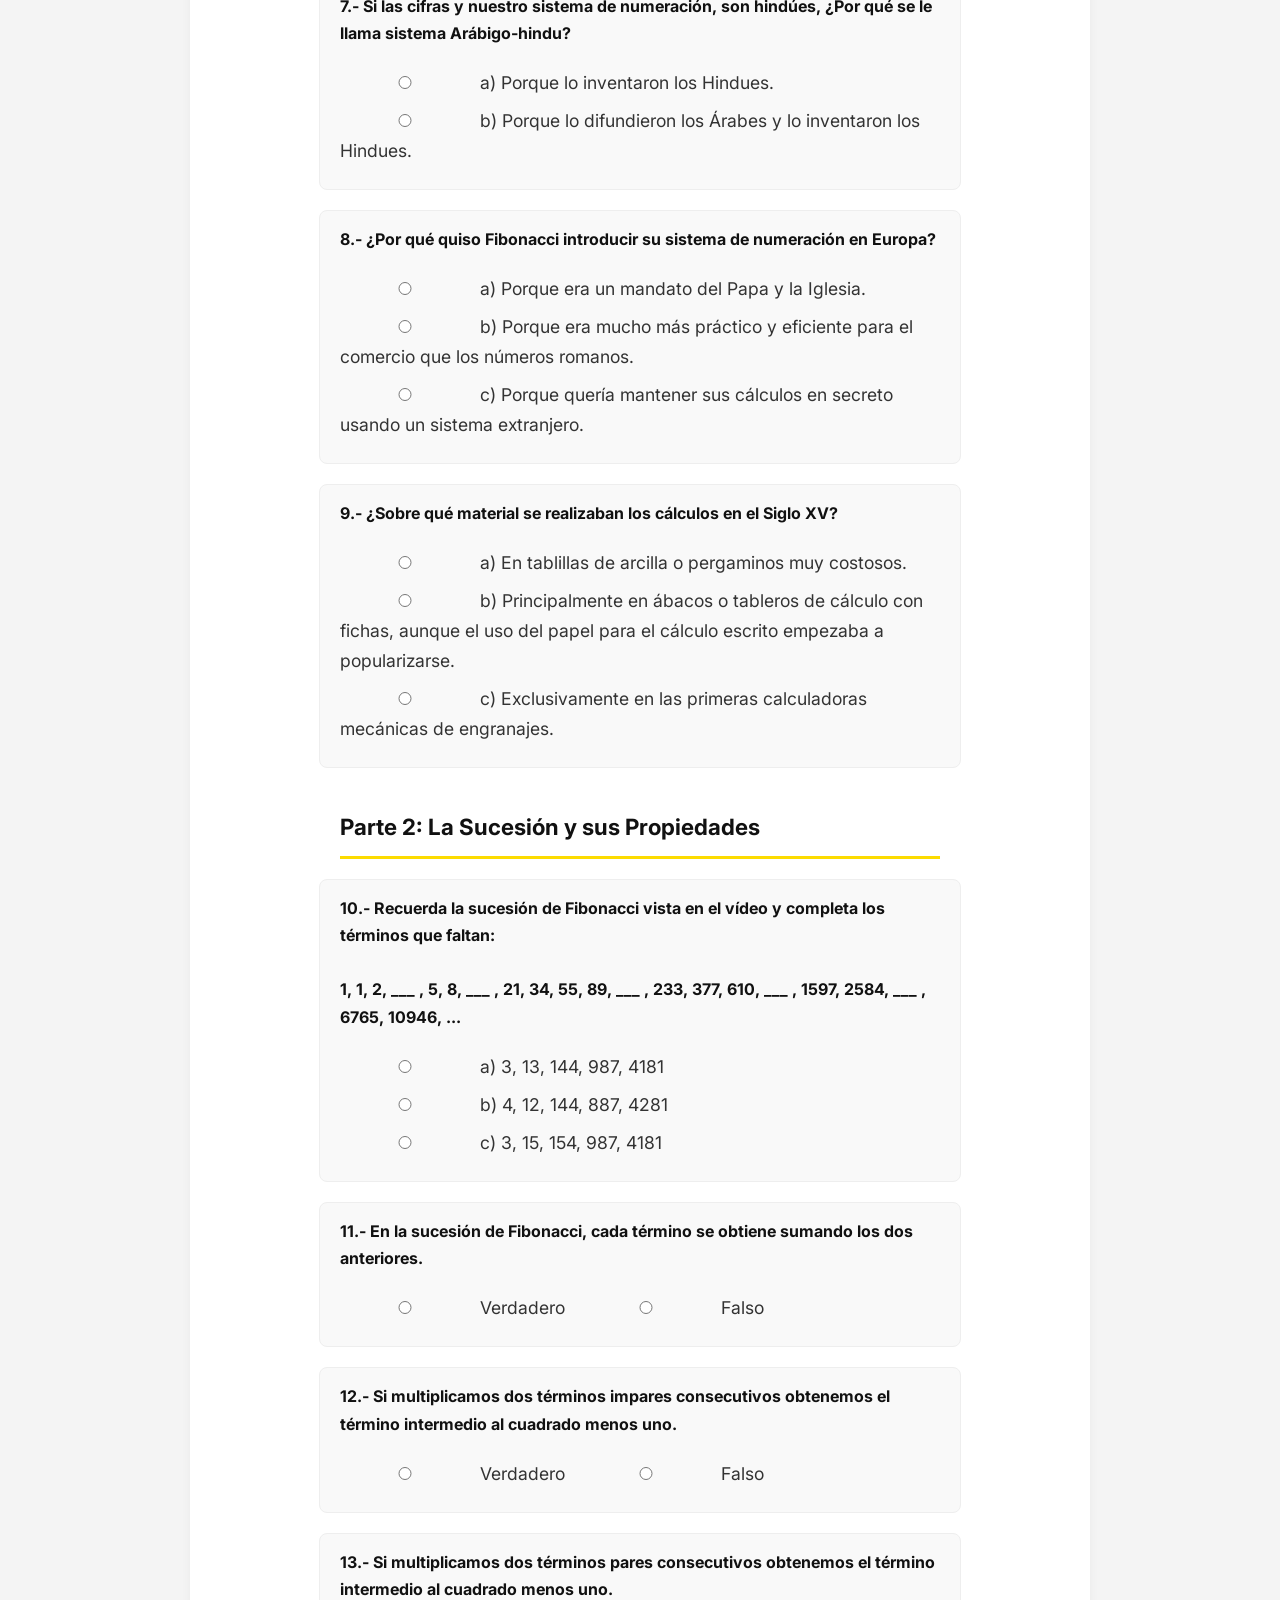
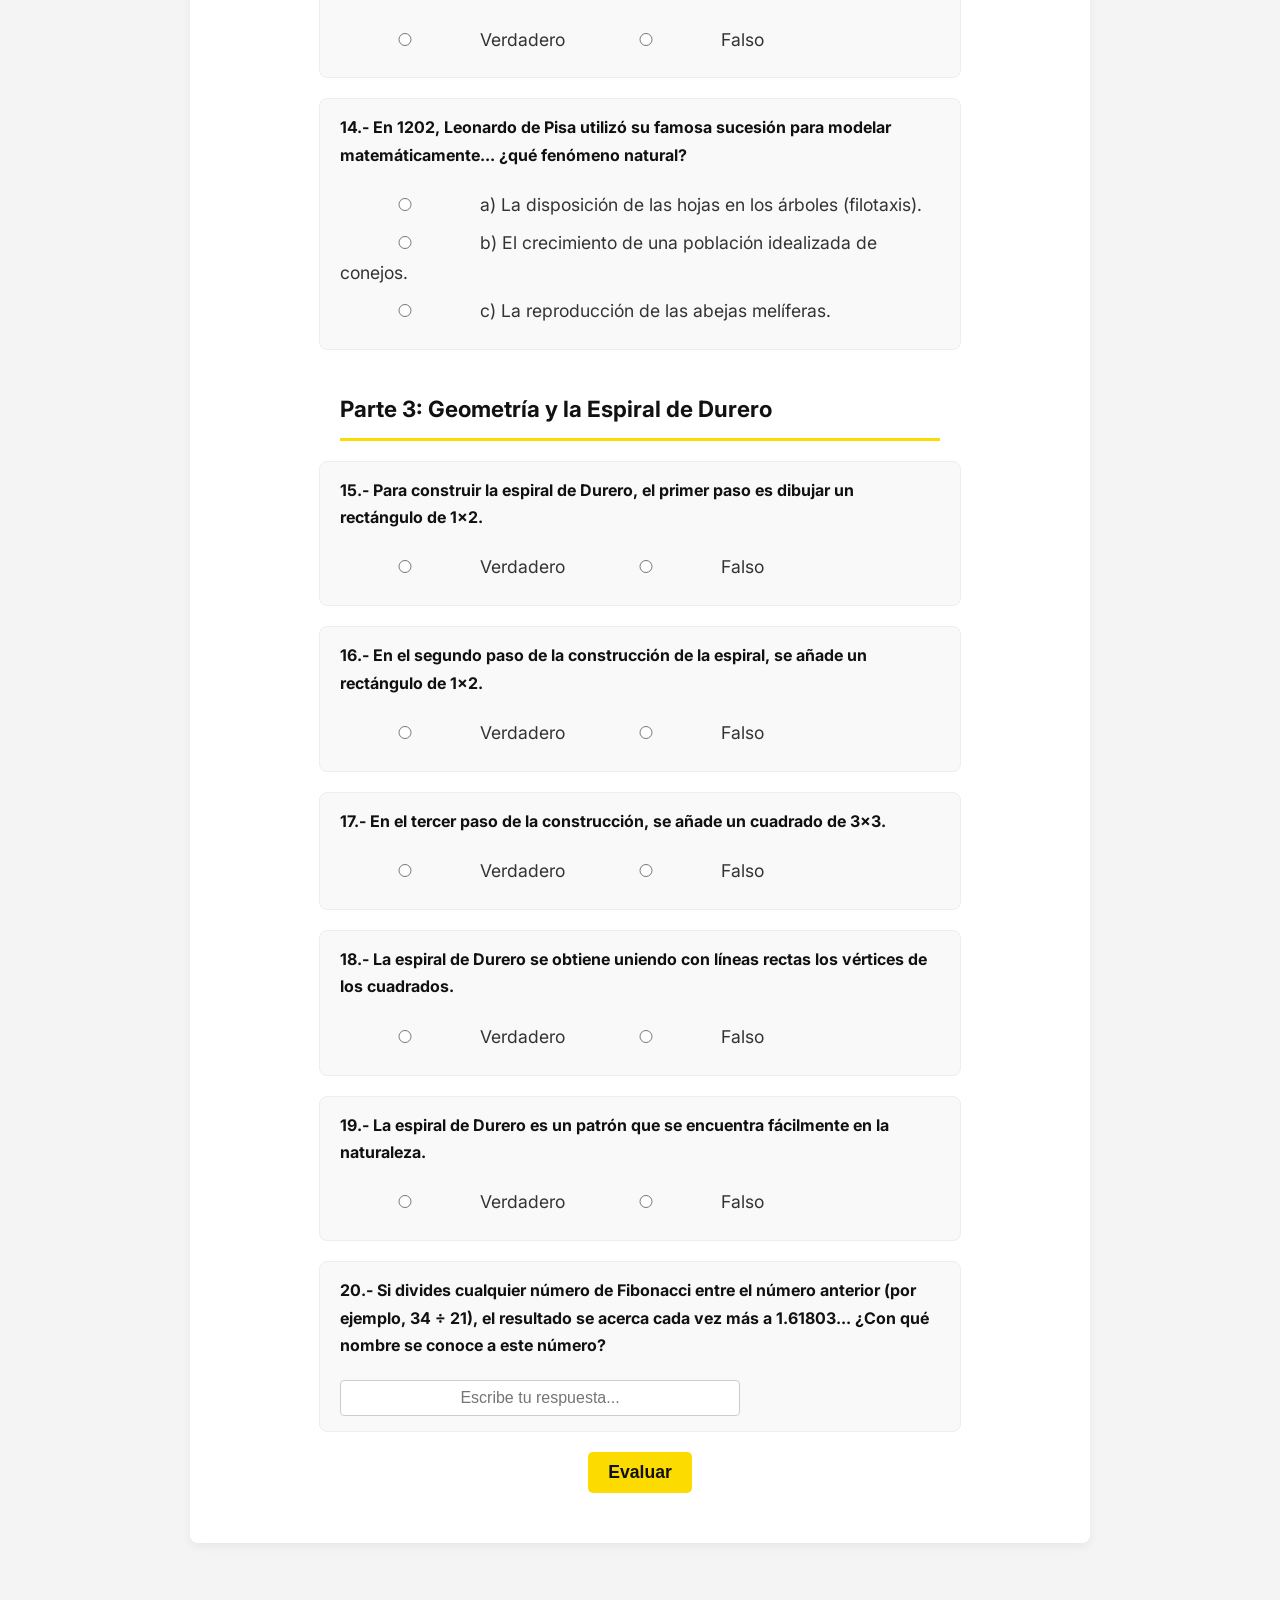
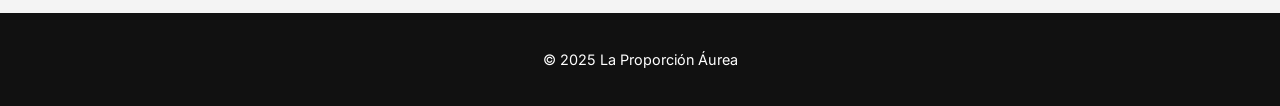
==== commit 22ca7bca: "Convert Fibonacci app to native JavaScript tools - Rewrite Fibonacci checker and Golden Ratio calcul" ====
--- a/actividades.html
+++ b/actividades.html
@@ -39,6 +39,22 @@
                 <div id="activity-result"></div>
             </div>
 
+            <div class="activity-box">
+                <h3>Comprobador de Fibonacci</h3>
+                <p>Introduce un número para comprobar si pertenece a la secuencia de Fibonacci:</p>
+                <input type="number" id="checkFiboInput" min="0" placeholder="Ej. 21">
+                <button onclick="comprobarFibonacci()">Comprobar</button>
+                <div id="check-fibo-result"></div>
+            </div>
+
+            <div class="activity-box">
+                <h3>Aproximación del Número Áureo</h3>
+                <p>Genera la aproximación al Número Áureo calculando el cociente entre dos números de Fibonacci consecutivos a partir de N términos:</p>
+                <input type="number" id="goldenRatioInput" min="2" max="1000" placeholder="Ej. 15 (min 2)">
+                <button onclick="aproximarNumeroAureo()">Calcular</button>
+                <div id="golden-ratio-result"></div>
+            </div>
+
             <div class="activity-box" id="spiral-activity">
                 <h3>Generador de la Espiral de Durero</h3>
                 <p>Configura el número de iteraciones para dibujar la espiral logarítmica. Observa cómo se van añadiendo los rectángulos áureos que forman este patrón natural.</p>
@@ -225,6 +241,61 @@
             let a = 0, b = 1, temp;
             for (let i = 2; i <= n; i++) { temp = a + b; a = b; b = temp; }
             resultDiv.innerHTML = `El número de Fibonacci en la posición <strong>${n}</strong> es:<br><span style='font-size: 1.5em; color: #fcdb00; text-shadow: 1px 1px 2px #000;'>${n === 0 ? 0 : (n === 1 ? 1 : b)}</span>`;
+        }
+
+        function esCuadradoPerfecto(x) {
+            let s = parseInt(Math.sqrt(x));
+            return (s * s === x);
+        }
+
+        function comprobarFibonacci() {
+            const num = parseInt(document.getElementById('checkFiboInput').value);
+            const resultDiv = document.getElementById('check-fibo-result');
+            if (isNaN(num) || num < 0) {
+                resultDiv.innerHTML = "<span style='color:red;'>Por favor, introduce un número válido (0 o mayor).</span>";
+                return;
+            }
+
+            // Un número pertenece a Fibonacci si y solo si 5*N^2 + 4 o 5*N^2 - 4 es un cuadrado perfecto
+            const isFib = esCuadradoPerfecto(5 * num * num + 4) || esCuadradoPerfecto(5 * num * num - 4);
+
+            if (isFib) {
+                resultDiv.innerHTML = `¡Sí! <span style='font-weight:bold; color: #4CAF50;'>${num}</span> ES un número de Fibonacci.`;
+            } else {
+                resultDiv.innerHTML = `No, <span style='font-weight:bold; color: #f44336;'>${num}</span> NO es un número de Fibonacci.`;
+            }
+        }
+
+        function aproximarNumeroAureo() {
+            const n = parseInt(document.getElementById('goldenRatioInput').value);
+            const resultDiv = document.getElementById('golden-ratio-result');
+
+            if (isNaN(n) || n < 2) {
+                resultDiv.innerHTML = "<span style='color:red;'>Se necesitan al menos 2 términos para calcular una aproximación.</span>";
+                return;
+            }
+
+            let a = 0, b = 1, temp;
+            for (let i = 2; i <= n; i++) {
+                temp = a + b;
+                a = b;
+                b = temp;
+            }
+
+            const prev = a;
+            const current = b;
+
+            if (prev === 0) return;
+
+            const approx = current / prev;
+            const phi = 1.6180339887;
+
+            resultDiv.innerHTML = `
+                Secuencia generada hasta: <strong>${current}</strong><br>
+                Dividiendo: ${current} / ${prev}<br>
+                Aproximación calculada: <span style='font-weight:bold; color: #fcdb00;'>${approx.toFixed(10)}</span><br>
+                Valor real de Phi: <span style='font-weight:bold;'>${phi}...</span>
+            `;
         }
 
         function evaluarQuiz() {
--- a/styles.css
+++ b/styles.css
@@ -197,7 +197,9 @@
     background-color: #111;
     color: #fff;
 }
-#activity-result {
+#activity-result,
+#check-fibo-result,
+#golden-ratio-result {
     margin-top: 20px;
     font-size: 1.2em;
 }
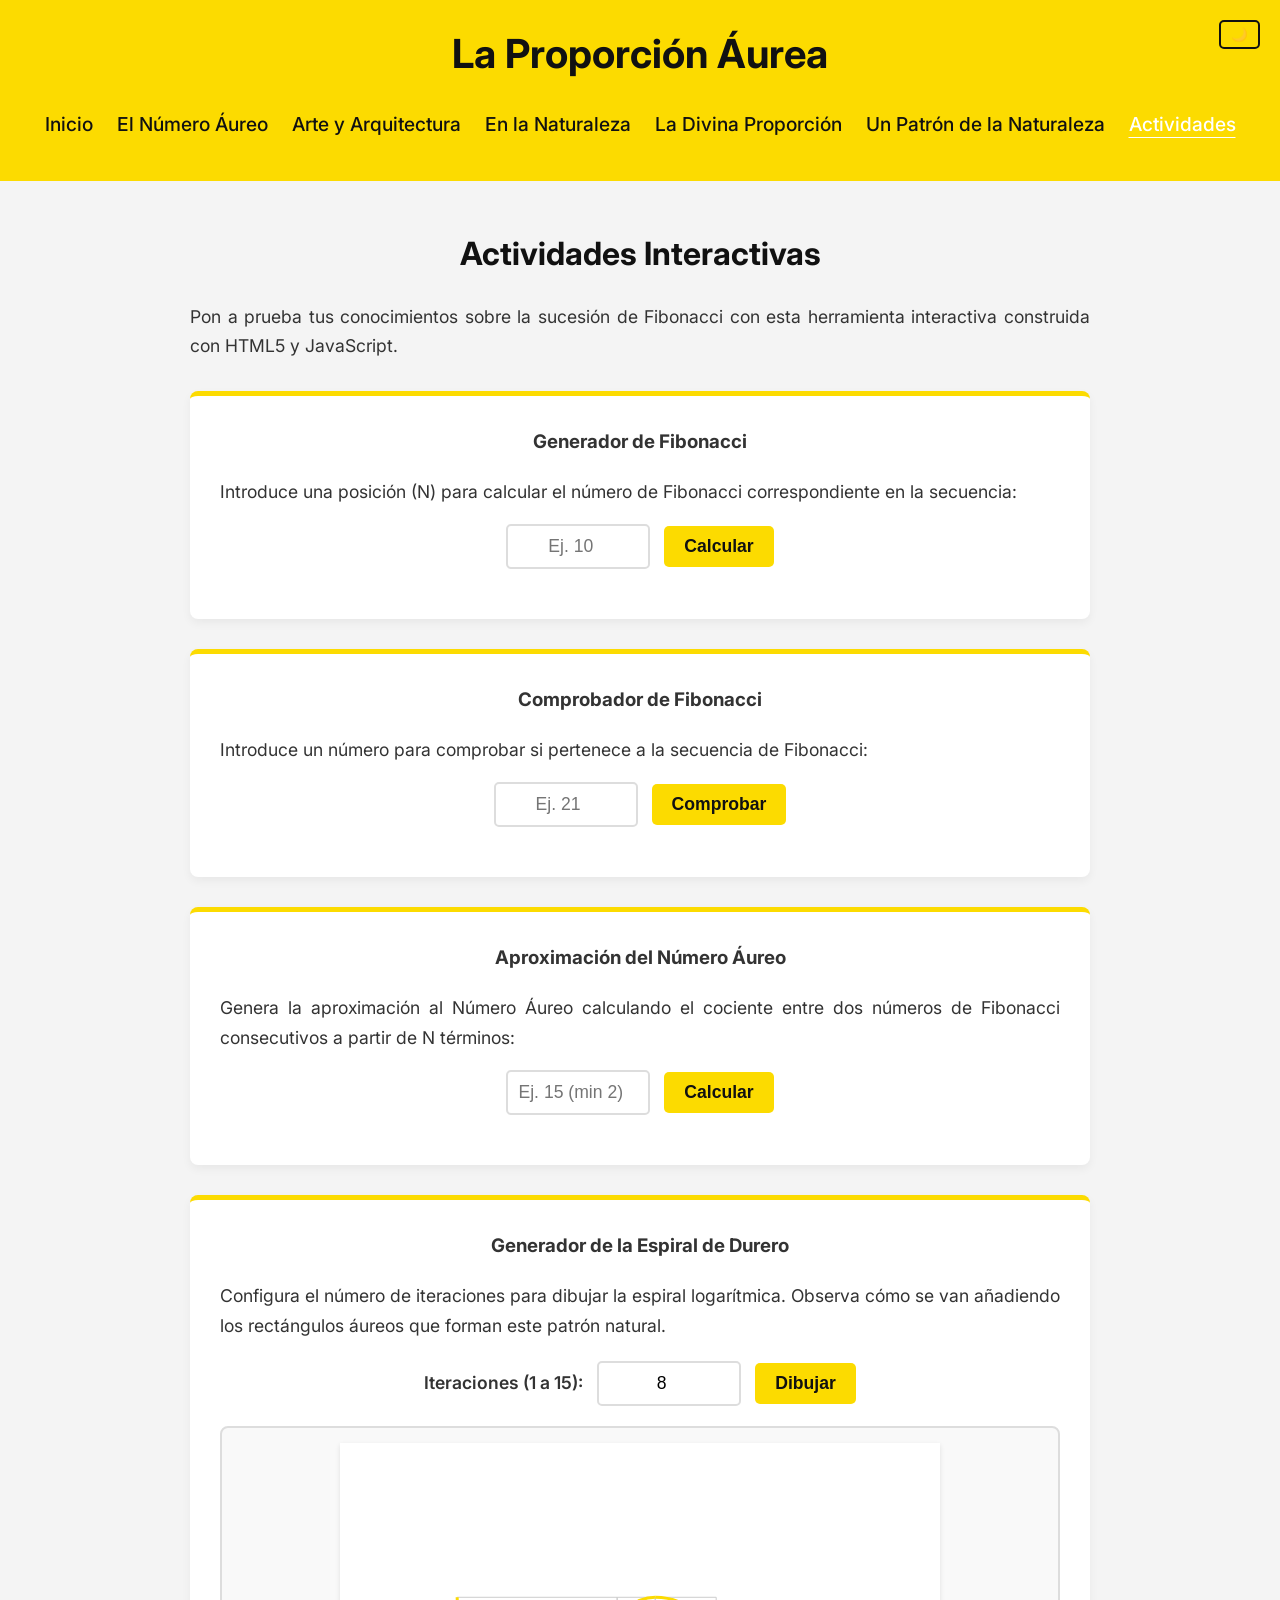
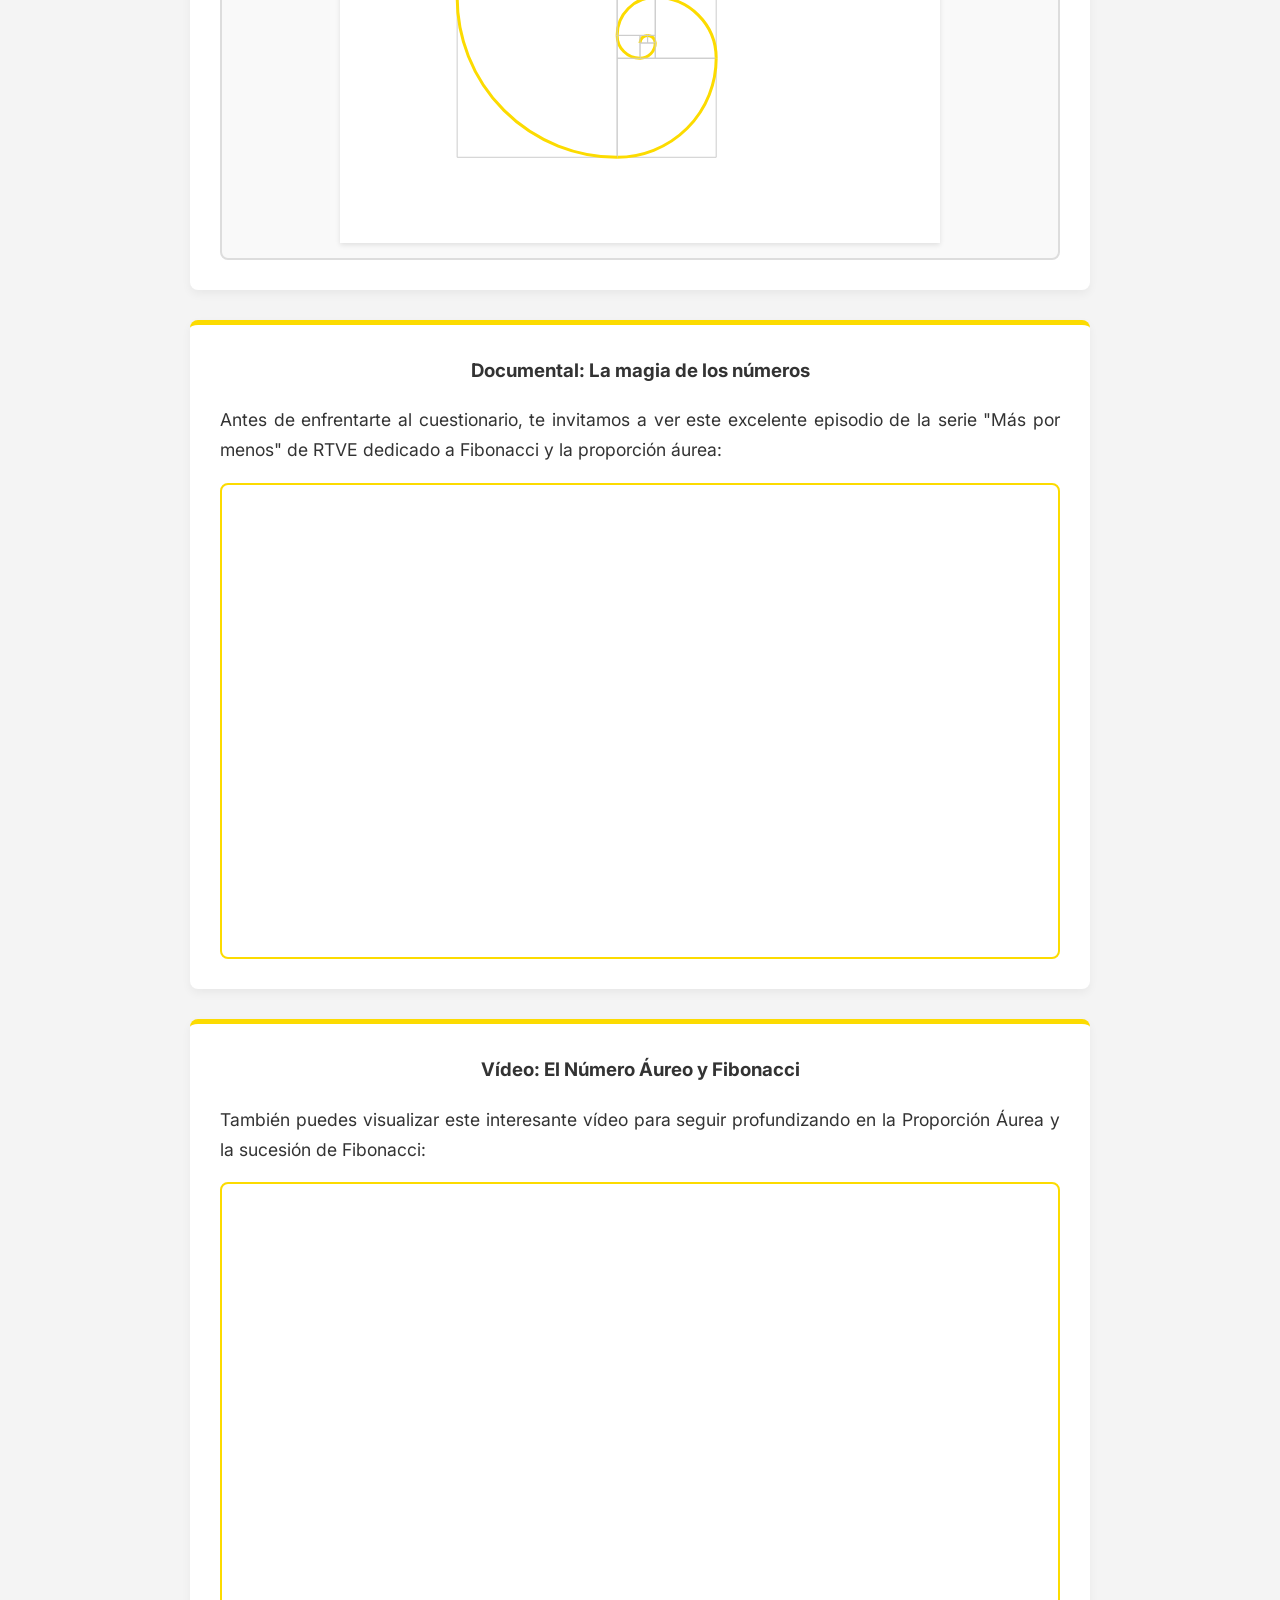
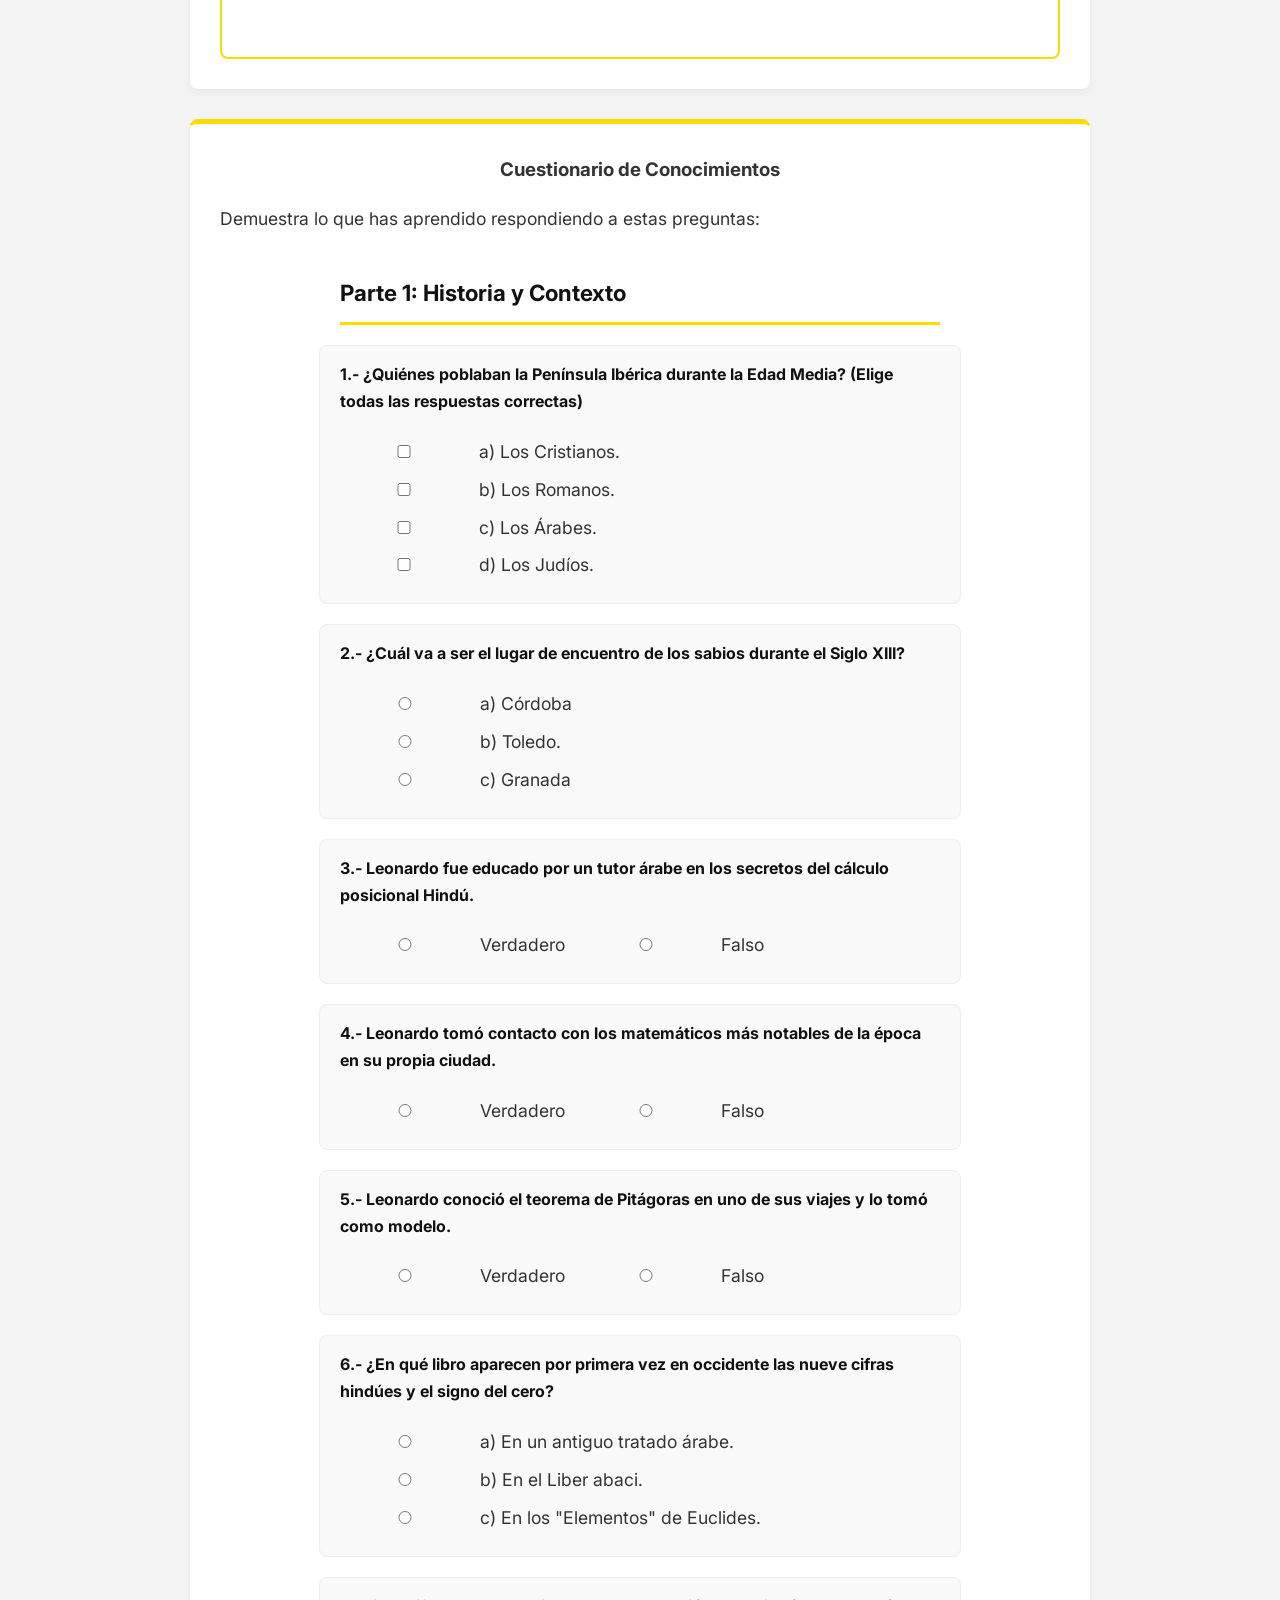
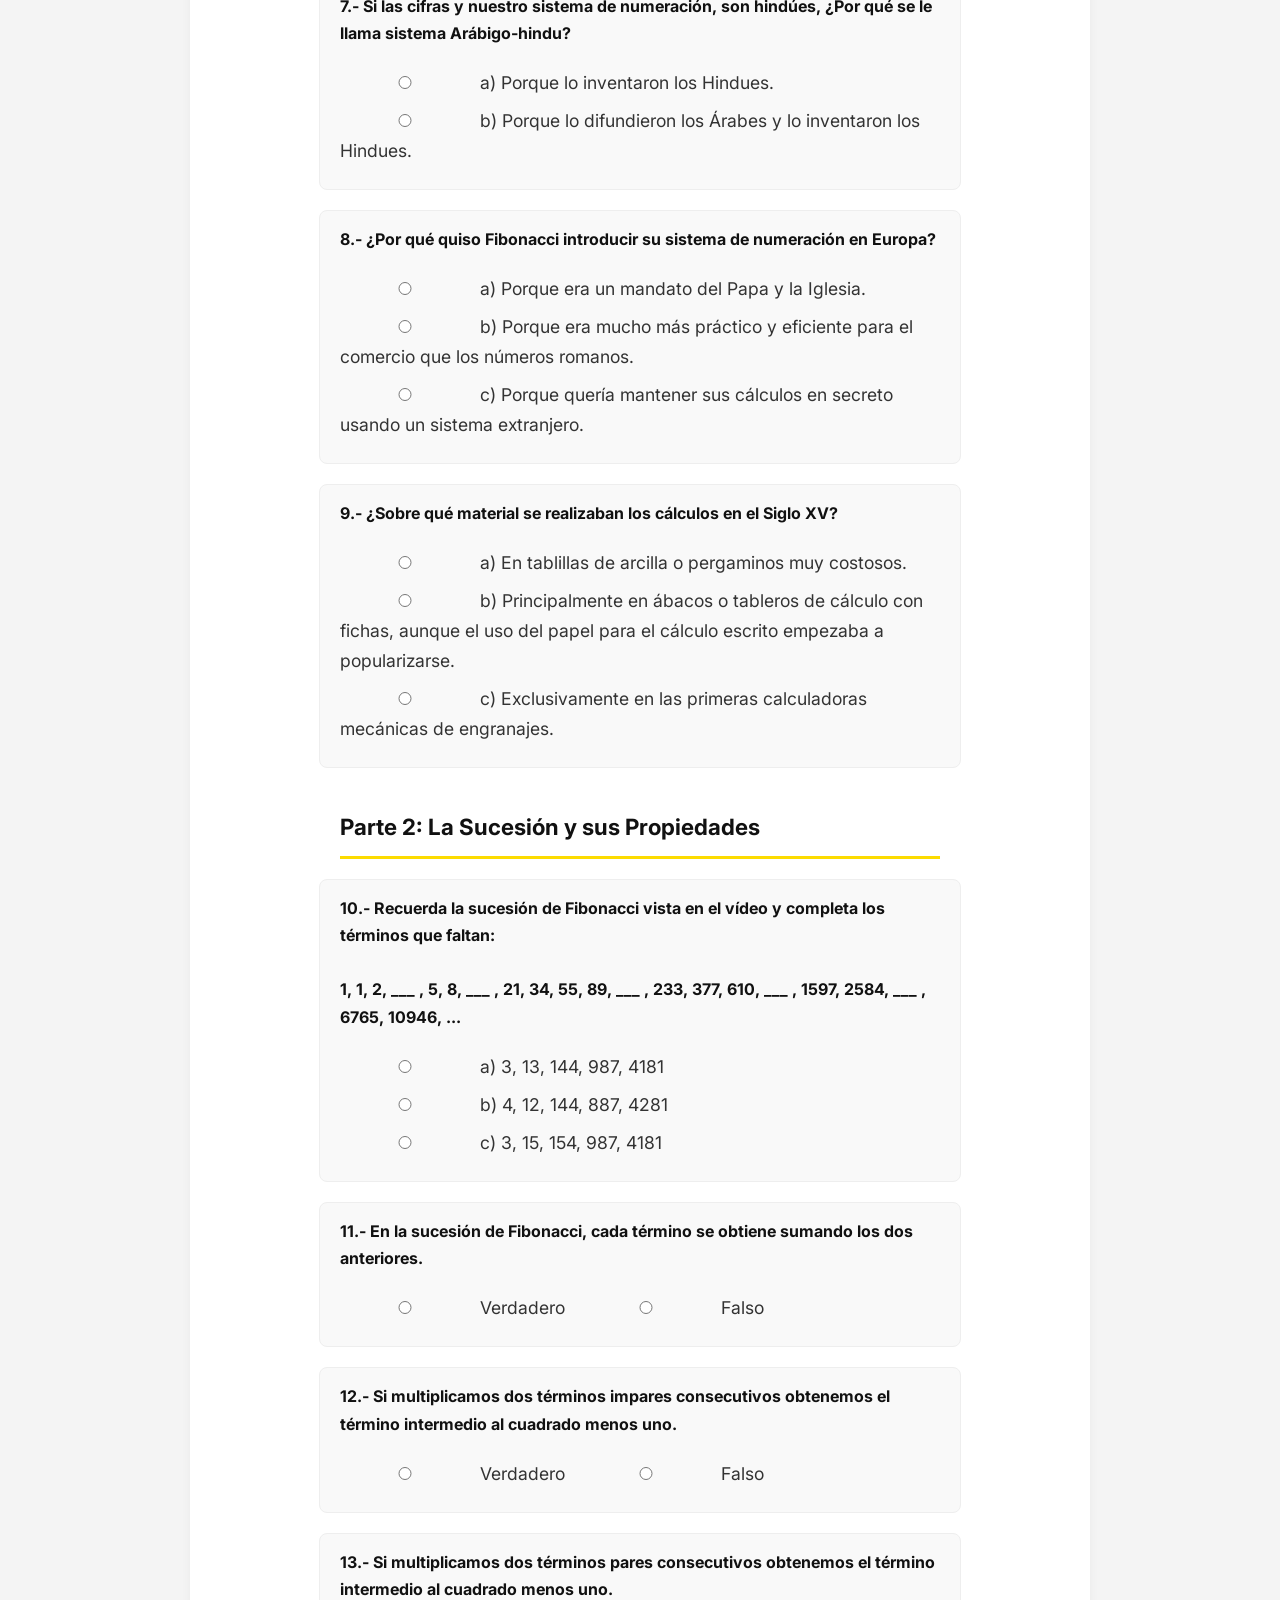
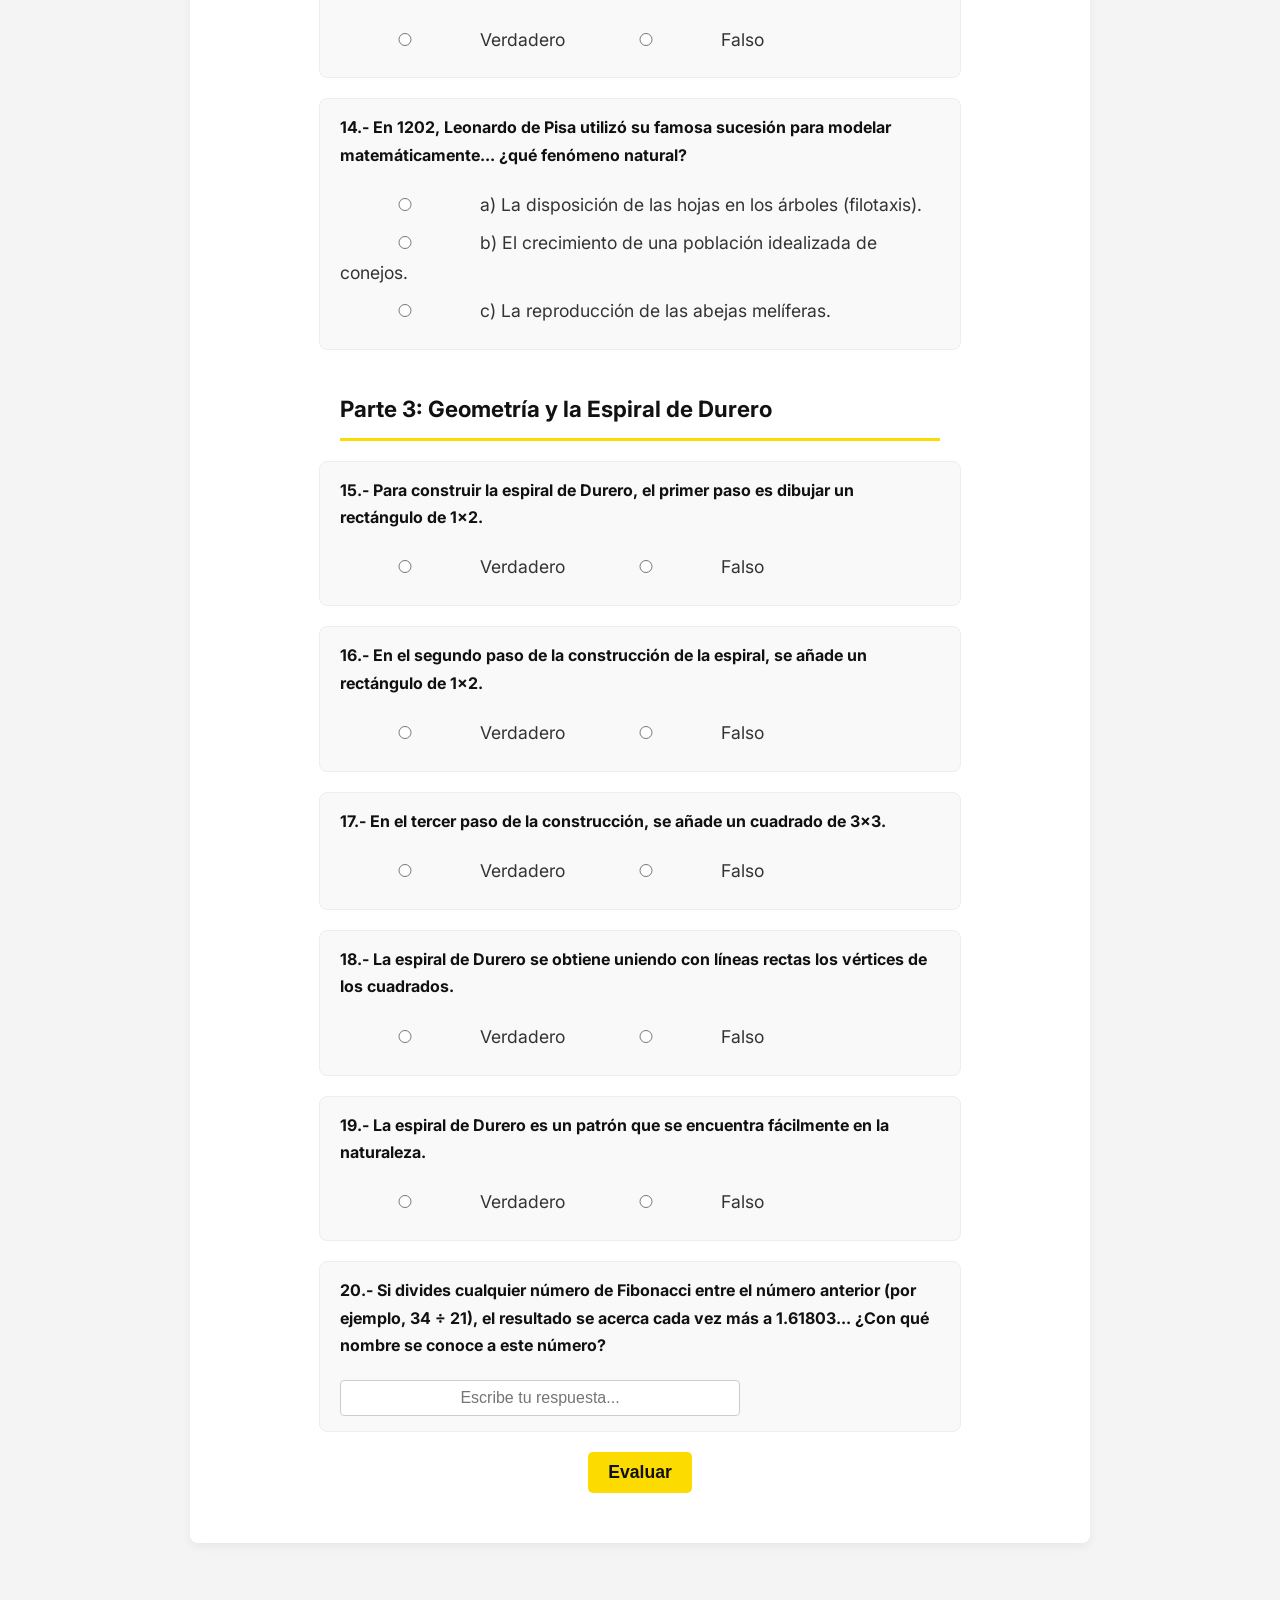
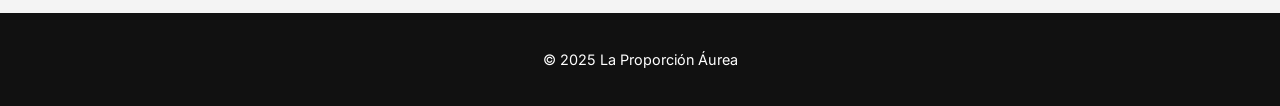
==== commit 6818dc6c: "feat: Interactive Fibonacci tools and frontend enhancements - Migrated Fibonacci generation, checkin" ====
--- a/actividades.html
+++ b/actividades.html
@@ -12,6 +12,7 @@
 <body>
     <header>
         <h1>La Proporción Áurea</h1>
+        <button id="darkModeToggle" class="dark-mode-toggle">🌙</button>
         <input type="checkbox" id="menu-toggle" class="menu-toggle">
         <label for="menu-toggle" class="menu-icon">&#9776;</label>
         <nav>
@@ -36,7 +37,7 @@
                 <p>Introduce una posición (N) para calcular el número de Fibonacci correspondiente en la secuencia:</p>
                 <input type="number" id="fiboInput" min="0" max="1000" placeholder="Ej. 10">
                 <button onclick="calcularFibonacci()">Calcular</button>
-                <div id="activity-result"></div>
+                <div id="activity-result" aria-live="polite"></div>
             </div>
 
             <div class="activity-box">
@@ -44,7 +45,7 @@
                 <p>Introduce un número para comprobar si pertenece a la secuencia de Fibonacci:</p>
                 <input type="number" id="checkFiboInput" min="0" placeholder="Ej. 21">
                 <button onclick="comprobarFibonacci()">Comprobar</button>
-                <div id="check-fibo-result"></div>
+                <div id="check-fibo-result" aria-live="polite"></div>
             </div>
 
             <div class="activity-box">
@@ -52,7 +53,7 @@
                 <p>Genera la aproximación al Número Áureo calculando el cociente entre dos números de Fibonacci consecutivos a partir de N términos:</p>
                 <input type="number" id="goldenRatioInput" min="2" max="1000" placeholder="Ej. 15 (min 2)">
                 <button onclick="aproximarNumeroAureo()">Calcular</button>
-                <div id="golden-ratio-result"></div>
+                <div id="golden-ratio-result" aria-live="polite"></div>
             </div>
 
             <div class="activity-box" id="spiral-activity">
@@ -233,325 +234,5 @@
     </footer>
     <a href="#" class="back-to-top" title="Volver arriba">↑</a>
     <script src="script.js"></script>
-    <script>
-        function calcularFibonacci() {
-            const n = parseInt(document.getElementById('fiboInput').value);
-            const resultDiv = document.getElementById('activity-result');
-            if (isNaN(n) || n < 0) { resultDiv.innerHTML = "<span style='color:red;'>Por favor, introduce un número válido (0 o mayor).</span>"; return; }
-            let a = 0, b = 1, temp;
-            for (let i = 2; i <= n; i++) { temp = a + b; a = b; b = temp; }
-            resultDiv.innerHTML = `El número de Fibonacci en la posición <strong>${n}</strong> es:<br><span style='font-size: 1.5em; color: #fcdb00; text-shadow: 1px 1px 2px #000;'>${n === 0 ? 0 : (n === 1 ? 1 : b)}</span>`;
-        }
-
-        function esCuadradoPerfecto(x) {
-            let s = parseInt(Math.sqrt(x));
-            return (s * s === x);
-        }
-
-        function comprobarFibonacci() {
-            const num = parseInt(document.getElementById('checkFiboInput').value);
-            const resultDiv = document.getElementById('check-fibo-result');
-            if (isNaN(num) || num < 0) {
-                resultDiv.innerHTML = "<span style='color:red;'>Por favor, introduce un número válido (0 o mayor).</span>";
-                return;
-            }
-
-            // Un número pertenece a Fibonacci si y solo si 5*N^2 + 4 o 5*N^2 - 4 es un cuadrado perfecto
-            const isFib = esCuadradoPerfecto(5 * num * num + 4) || esCuadradoPerfecto(5 * num * num - 4);
-
-            if (isFib) {
-                resultDiv.innerHTML = `¡Sí! <span style='font-weight:bold; color: #4CAF50;'>${num}</span> ES un número de Fibonacci.`;
-            } else {
-                resultDiv.innerHTML = `No, <span style='font-weight:bold; color: #f44336;'>${num}</span> NO es un número de Fibonacci.`;
-            }
-        }
-
-        function aproximarNumeroAureo() {
-            const n = parseInt(document.getElementById('goldenRatioInput').value);
-            const resultDiv = document.getElementById('golden-ratio-result');
-
-            if (isNaN(n) || n < 2) {
-                resultDiv.innerHTML = "<span style='color:red;'>Se necesitan al menos 2 términos para calcular una aproximación.</span>";
-                return;
-            }
-
-            let a = 0, b = 1, temp;
-            for (let i = 2; i <= n; i++) {
-                temp = a + b;
-                a = b;
-                b = temp;
-            }
-
-            const prev = a;
-            const current = b;
-
-            if (prev === 0) return;
-
-            const approx = current / prev;
-            const phi = 1.6180339887;
-
-            resultDiv.innerHTML = `
-                Secuencia generada hasta: <strong>${current}</strong><br>
-                Dividiendo: ${current} / ${prev}<br>
-                Aproximación calculada: <span style='font-weight:bold; color: #fcdb00;'>${approx.toFixed(10)}</span><br>
-                Valor real de Phi: <span style='font-weight:bold;'>${phi}...</span>
-            `;
-        }
-
-        function evaluarQuiz() {
-            let score = 0;
-            let resultHTML = "";
-
-            // Evaluación de la Pregunta 1 (Respuestas correctas: a, c, d)
-            const q1a = document.querySelector('input.q1[value="a"]').checked;
-            const q1b = document.querySelector('input.q1[value="b"]').checked;
-            const q1c = document.querySelector('input.q1[value="c"]').checked;
-            const q1d = document.querySelector('input.q1[value="d"]').checked;
-
-            if (q1a && !q1b && q1c && q1d) {
-                score++;
-                resultHTML += "<p class='correct-answer'><strong>Pregunta 1:</strong> ¡Correcto! Cristianos, árabes y judíos convivieron en la Península Ibérica.</p>";
-            } else {
-                resultHTML += "<p class='incorrect-answer'><strong>Pregunta 1:</strong> Incorrecto. Las respuestas correctas eran a) Los Cristianos, c) Los Árabes y d) Los Judíos.</p>";
-            }
-
-            // Evaluación de la Pregunta 2 (Respuesta correcta: b)
-            const q2 = document.querySelector('input[name="q2"]:checked');
-            if (q2 && q2.value === "b") {
-                score++;
-                resultHTML += "<p class='correct-answer'><strong>Pregunta 2:</strong> ¡Correcto! Toledo fue el gran punto de encuentro de sabios.</p>";
-            } else {
-                resultHTML += "<p class='incorrect-answer'><strong>Pregunta 2:</strong> Incorrecto. La respuesta correcta es b) Toledo.</p>";
-            }
-
-            // Evaluación de la Pregunta 3 (Respuesta correcta: v - Verdadero)
-            const q3 = document.querySelector('input[name="q3"]:checked');
-            if (q3 && q3.value === "v") {
-                score++;
-                resultHTML += "<p class='correct-answer'><strong>Pregunta 3:</strong> ¡Correcto! Leonardo aprendió este sistema en el norte de África.</p>";
-            } else {
-                resultHTML += "<p class='incorrect-answer'><strong>Pregunta 3:</strong> Incorrecto. La respuesta correcta es Verdadero.</p>";
-            }
-
-            // Evaluación de la Pregunta 4 (Respuesta correcta: f - Falso)
-            const q4 = document.querySelector('input[name="q4"]:checked');
-            if (q4 && q4.value === "f") {
-                score++;
-                resultHTML += "<p class='correct-answer'><strong>Pregunta 4:</strong> ¡Correcto! Viajó intensamente por todo el Mediterráneo para conocer a otros sabios, no se quedó en Pisa.</p>";
-            } else {
-                resultHTML += "<p class='incorrect-answer'><strong>Pregunta 4:</strong> Incorrecto. La respuesta correcta es Falso.</p>";
-            }
-
-            // Evaluación de la Pregunta 5 (Respuesta correcta: f - Falso)
-            const q5 = document.querySelector('input[name="q5"]:checked');
-            if (q5 && q5.value === "f") {
-                score++;
-                resultHTML += "<p class='correct-answer'><strong>Pregunta 5:</strong> ¡Correcto! Su gran inspiración y modelo fue el sistema numérico hindú-árabe, no Pitágoras.</p>";
-            } else {
-                resultHTML += "<p class='incorrect-answer'><strong>Pregunta 5:</strong> Incorrecto. La respuesta correcta es Falso.</p>";
-            }
-
-            // Evaluación de la Pregunta 6 (Respuesta correcta: b)
-            const q6 = document.querySelector('input[name="q6"]:checked');
-            if (q6 && q6.value === "b") {
-                score++;
-                resultHTML += "<p class='correct-answer'><strong>Pregunta 6:</strong> ¡Correcto! Aparecieron en occidente por primera vez en su famoso 'Liber abaci'.</p>";
-            } else {
-                resultHTML += "<p class='incorrect-answer'><strong>Pregunta 6:</strong> Incorrecto. La respuesta correcta es b) En el Liber abaci.</p>";
-            }
-
-            // Evaluación de la Pregunta 7 (Respuesta correcta: b)
-            const q7 = document.querySelector('input[name="q7"]:checked');
-            if (q7 && q7.value === "b") {
-                score++;
-                resultHTML += "<p class='correct-answer'><strong>Pregunta 7:</strong> ¡Correcto! Los hindúes lo crearon, pero fueron los estudiosos árabes quienes lo introdujeron en Europa.</p>";
-            } else {
-                resultHTML += "<p class='incorrect-answer'><strong>Pregunta 7:</strong> Incorrecto. La respuesta correcta es b) Porque lo difundieron los Árabes y lo inventaron los Hindues.</p>";
-            }
-
-            // Evaluación de la Pregunta 8 (Respuesta correcta: b)
-            const q8 = document.querySelector('input[name="q8"]:checked');
-            if (q8 && q8.value === "b") {
-                score++;
-                resultHTML += "<p class='correct-answer'><strong>Pregunta 8:</strong> ¡Correcto! Al ser hijo de un comerciante, vio que calcular con el sistema hindú-árabe (incluyendo el cero) era infinitamente superior para la contabilidad que usar los torpes números romanos.</p>";
-            } else {
-                resultHTML += "<p class='incorrect-answer'><strong>Pregunta 8:</strong> Incorrecto. La respuesta correcta es b) Porque era mucho más práctico y eficiente para el comercio que los números romanos.</p>";
-            }
-
-            // Evaluación de la Pregunta 9 (Respuesta correcta: b)
-            const q9 = document.querySelector('input[name="q9"]:checked');
-            if (q9 && q9.value === "b") {
-                score++;
-                resultHTML += "<p class='correct-answer'><strong>Pregunta 9:</strong> ¡Correcto! Los comerciantes usaban tableros de cálculo (ábacos), pero gracias a los números introducidos por Fibonacci y la mayor disponibilidad de papel, los cálculos algorítmicos escritos fueron ganando terreno rápidamente.</p>";
-            } else {
-                resultHTML += "<p class='incorrect-answer'><strong>Pregunta 9:</strong> Incorrecto. La respuesta correcta es b) Principalmente en ábacos o tableros de cálculo con fichas, aunque el uso del papel para el cálculo escrito empezaba a popularizarse.</p>";
-            }
-
-            // Evaluación de la Pregunta 10 (Respuesta correcta: a)
-            const q10 = document.querySelector('input[name="q10"]:checked');
-            if (q10 && q10.value === "a") {
-                score++;
-                resultHTML += "<p class='correct-answer'><strong>Pregunta 10:</strong> ¡Correcto! Los números que faltan se obtienen sumando siempre los dos anteriores (1+2=3; 5+8=13; 55+89=144; 377+610=987; 1597+2584=4181).</p>";
-            } else {
-                resultHTML += "<p class='incorrect-answer'><strong>Pregunta 10:</strong> Incorrecto. La respuesta correcta es a) 3, 13, 144, 987, 4181.</p>";
-            }
-
-            // Evaluación de la Pregunta 11 (Respuesta correcta: v)
-            const q11 = document.querySelector('input[name="q11"]:checked');
-            if (q11 && q11.value === "v") {
-                score++;
-                resultHTML += "<p class='correct-answer'><strong>Pregunta 11:</strong> ¡Correcto! Es la regla fundamental matemática con la que se construye toda la sucesión.</p>";
-            } else {
-                resultHTML += "<p class='incorrect-answer'><strong>Pregunta 11:</strong> Incorrecto. La respuesta correcta es Verdadero.</p>";
-            }
-
-            // Evaluación de la Pregunta 12 (Respuesta correcta: f)
-            const q12 = document.querySelector('input[name="q12"]:checked');
-            if (q12 && q12.value === "f") {
-                score++;
-                resultHTML += "<p class='correct-answer'><strong>Pregunta 12:</strong> ¡Correcto! Según la Identidad de Cassini, para posiciones impares se obtiene el término intermedio al cuadrado <strong>MÁS</strong> uno (ej: el 3º y 5º término son 2 y 5. 2x5 = 10, que es igual a 3² + 1).</p>";
-            } else {
-                resultHTML += "<p class='incorrect-answer'><strong>Pregunta 12:</strong> Incorrecto. La respuesta correcta es Falso.</p>";
-            }
-
-            // Evaluación de la Pregunta 13 (Respuesta correcta: v)
-            const q13 = document.querySelector('input[name="q13"]:checked');
-            if (q13 && q13.value === "v") {
-                score++;
-                resultHTML += "<p class='correct-answer'><strong>Pregunta 13:</strong> ¡Correcto! Es una de las propiedades de la Identidad de Cassini (ej: el 4º y 6º término son 3 y 8. 3x8 = 24, que es igual a 5² - 1).</p>";
-            } else {
-                resultHTML += "<p class='incorrect-answer'><strong>Pregunta 13:</strong> Incorrecto. La respuesta correcta es Verdadero.</p>";
-            }
-
-            // Evaluación de la Pregunta 14 (Respuesta correcta: b)
-            const q14 = document.querySelector('input[name="q14"]:checked');
-            if (q14 && q14.value === "b") {
-                score++;
-                resultHTML += "<p class='correct-answer'><strong>Pregunta 14:</strong> ¡Correcto! Fibonacci planteó el famoso problema de cuántas parejas de conejos se producirían en un año a partir de una pareja inicial, bajo condiciones ideales de reproducción.</p>";
-            } else {
-                resultHTML += "<p class='incorrect-answer'><strong>Pregunta 14:</strong> Incorrecto. La respuesta correcta es b) El crecimiento de una población idealizada de conejos.</p>";
-            }
-
-            // Evaluación de la Pregunta 15 (Respuesta correcta: f)
-            const q15 = document.querySelector('input[name="q15"]:checked');
-            if (q15 && q15.value === "f") {
-                score++;
-                resultHTML += "<p class='correct-answer'><strong>Pregunta 15:</strong> ¡Correcto! La construcción se inicia con un cuadrado de 1x1.</p>";
-            } else {
-                resultHTML += "<p class='incorrect-answer'><strong>Pregunta 15:</strong> Incorrecto. La respuesta correcta es Falso, se parte de un cuadrado 1x1.</p>";
-            }
-
-            // Evaluación de la Pregunta 16 (Respuesta correcta: f)
-            const q16 = document.querySelector('input[name="q16"]:checked');
-            if (q16 && q16.value === "f") {
-                score++;
-                resultHTML += "<p class='correct-answer'><strong>Pregunta 16:</strong> ¡Correcto! En el segundo paso se añade otro cuadrado de 1x1.</p>";
-            } else {
-                resultHTML += "<p class='incorrect-answer'><strong>Pregunta 16:</strong> Incorrecto. La respuesta correcta es Falso.</p>";
-            }
-
-            // Evaluación de la Pregunta 17 (Respuesta correcta: f)
-            const q17 = document.querySelector('input[name="q17"]:checked');
-            if (q17 && q17.value === "f") {
-                score++;
-                resultHTML += "<p class='correct-answer'><strong>Pregunta 17:</strong> ¡Correcto! En el tercer paso se añade un cuadrado de 2x2.</p>";
-            } else {
-                resultHTML += "<p class='incorrect-answer'><strong>Pregunta 17:</strong> Incorrecto. La respuesta correcta es Falso.</p>";
-            }
-
-            // Evaluación de la Pregunta 18 (Respuesta correcta: f)
-            const q18 = document.querySelector('input[name="q18"]:checked');
-            if (q18 && q18.value === "f") {
-                score++;
-                resultHTML += "<p class='correct-answer'><strong>Pregunta 18:</strong> ¡Correcto! La espiral se obtiene trazando arcos de un cuarto de círculo dentro de cada cuadrado.</p>";
-            } else {
-                resultHTML += "<p class='incorrect-answer'><strong>Pregunta 18:</strong> Incorrecto. La respuesta correcta es Falso.</p>";
-            }
-
-            // Evaluación de la Pregunta 19 (Respuesta correcta: v)
-            const q19 = document.querySelector('input[name="q19"]:checked');
-            if (q19 && q19.value === "v") {
-                score++;
-                resultHTML += "<p class='correct-answer'><strong>Pregunta 19:</strong> ¡Correcto! Es uno de los patrones más comunes en la naturaleza, visible en conchas, girasoles, galaxias, etc.</p>";
-            } else {
-                resultHTML += "<p class='incorrect-answer'><strong>Pregunta 19:</strong> Incorrecto. La respuesta correcta es Verdadero.</p>";
-            }
-
-            // Evaluación de la Pregunta 20 (Campo de texto libre)
-            const q20Input = document.getElementById('q20');
-            const q20Val = q20Input ? q20Input.value.trim().toLowerCase().normalize("NFD").replace(/[\u0300-\u036f]/g, "") : "";
-            if (q20Val === "numero aureo" || q20Val === "el numero aureo" || q20Val === "proporcion divina" || q20Val === "la proporcion divina" || q20Val === "proporcion aurea" || q20Val === "phi" || q20Val === "numero phi") {
-                score++;
-                resultHTML += "<p class='correct-answer'><strong>Pregunta 20:</strong> ¡Correcto! A este valor se le conoce como Número Áureo o Proporción Divina.</p>";
-            } else {
-                resultHTML += "<p class='incorrect-answer'><strong>Pregunta 20:</strong> Incorrecto. La respuesta correcta es el Número Áureo (o Proporción Divina).</p>";
-            }
-
-            const resultDiv = document.getElementById('quiz-result');
-            resultDiv.innerHTML = `<h4 style="color: #111; margin-top: 15px;">Tu puntuación: ${score} / 20</h4>` + resultHTML;
-        }
-
-        function dibujarEspiral() {
-            const input = document.getElementById('spiralInput');
-            let iter = parseInt(input.value);
-            const canvas = document.getElementById('spiralCanvas');
-            const ctx = canvas.getContext('2d');
-            const width = canvas.width;
-            const height = canvas.height;
-
-            ctx.clearRect(0, 0, width, height);
-            
-            if (isNaN(iter) || iter < 1) return;
-            
-            // Limitamos a 15 iteraciones para que no se desborde visualmente
-            iter = Math.min(iter, 15);
-            input.value = iter; 
-
-            let fibs = [1, 1];
-            for (let i = 2; i < iter; i++) {
-                fibs.push(fibs[i-1] + fibs[i-2]);
-            }
-
-            ctx.save();
-            
-            // Escala dinámica para asegurar que la espiral quepa en el canvas
-            let maxFib = fibs[iter - 1];
-            let scale = Math.min(width, height) / (maxFib * 2.5); 
-            if (iter <= 3) scale = 40;
-            
-            ctx.translate(width / 2, height / 2);
-            ctx.rotate(-Math.PI / 2); // Orientación inicial para que crezca hacia afuera adecuadamente
-
-            for (let i = 0; i < iter; i++) {
-                let f = fibs[i] * scale;
-                
-                // Dibujar el cuadrado
-                ctx.beginPath();
-                ctx.strokeStyle = '#ccc';
-                ctx.lineWidth = 1;
-                ctx.rect(0, 0, f, f);
-                ctx.stroke();
-                
-                // Dibujar el arco de la espiral
-                ctx.beginPath();
-                ctx.strokeStyle = '#fcdb00';
-                ctx.lineWidth = 3;
-                ctx.arc(0, f, f, 1.5 * Math.PI, 0, false);
-                ctx.stroke();
-                
-                // Trasladar al siguiente vértice y rotar 90 grados en cada paso
-                ctx.translate(f, f);
-                ctx.rotate(Math.PI / 2);
-            }
-            
-            ctx.restore();
-        }
-
-        // Dibujar la espiral por defecto al cargar la página
-        window.addEventListener('DOMContentLoaded', function() {
-            if(document.getElementById('spiralCanvas')) {
-                dibujarEspiral();
-            }
-        });
-    </script>
+    <script src="js/actividades.js"></script>
 </body>
--- a/styles.css
+++ b/styles.css
@@ -7,20 +7,89 @@
     font-family: 'Inter', sans-serif;
     margin: 0;
     padding: 0;
-    background-color: #f4f4f4;
-    color: #333;
+    background-color: var(--bg-color, #f4f4f4);
+    color: var(--text-color, #333);
     line-height: 1.7;
+    transition: background-color 0.3s, color 0.3s;
 }
 header {
-    background-color: #fcdb00;
+    background-color: var(--header-bg, #fcdb00);
     padding: 20px;
     text-align: center;
+    position: relative;
+    transition: background-color 0.3s;
 }
 header h1 {
     margin: 0;
     font-size: 2.5em;
-    color: #111;
-}
+    color: var(--header-text, #111);
+}
+
+/* Variables para el Dark Mode */
+body.dark-mode {
+    --bg-color: #1a1a1a;
+    --text-color: #e0e0e0;
+    --header-bg: #222;
+    --header-text: #fcdb00;
+    --activity-bg: #2d2d2d;
+    --nav-text: #fcdb00;
+}
+
+body.dark-mode section h2,
+body.dark-mode .quiz-section-title,
+body.dark-mode .quiz-question h4,
+body.dark-mode .activity-box h3,
+body.dark-mode #quiz-result h4 {
+    color: #fcdb00 !important;
+}
+
+body.dark-mode section p {
+    color: #ccc;
+}
+
+body.dark-mode nav ul li a {
+    color: var(--nav-text);
+}
+body.dark-mode nav ul li a.active {
+    color: #fff;
+}
+body.dark-mode nav ul li a:hover {
+    color: #fff;
+}
+body.dark-mode .activity-box,
+body.dark-mode .quiz-question {
+    background: var(--activity-bg);
+    color: #e0e0e0;
+    border-color: #444;
+}
+
+/* Botón Dark Mode */
+.dark-mode-toggle {
+    position: absolute;
+    top: 20px;
+    right: 20px;
+    background: transparent;
+    border: 2px solid var(--header-text, #111);
+    color: var(--header-text, #111);
+    padding: 5px 10px;
+    border-radius: 5px;
+    cursor: pointer;
+    font-weight: bold;
+    transition: all 0.3s;
+}
+.dark-mode-toggle:hover {
+    background: var(--header-text, #111);
+    color: var(--header-bg, #fcdb00);
+}
+body.dark-mode .dark-mode-toggle {
+    border-color: #fcdb00;
+    color: #fcdb00;
+}
+body.dark-mode .dark-mode-toggle:hover {
+    background: #fcdb00;
+    color: #222;
+}
+
 main {
     padding: 20px;
     max-width: 900px;
@@ -127,6 +196,19 @@
         max-width: 100%;
         height: auto;
     }
+
+    /* Mejoras para las cajas interactivas en móviles */
+    .activity-box {
+        padding: 20px 15px;
+    }
+    .activity-box input {
+        width: 100%;
+        margin: 0 0 10px 0;
+        box-sizing: border-box;
+    }
+    .activity-box button {
+        width: 100%;
+    }
 }
 
 nav ul li a.active {
@@ -202,6 +284,22 @@
 #golden-ratio-result {
     margin-top: 20px;
     font-size: 1.2em;
+    transition: opacity 0.5s ease, transform 0.5s ease;
+    opacity: 1;
+    transform: translateY(0);
+}
+
+#activity-result.hidden,
+#check-fibo-result.hidden,
+#golden-ratio-result.hidden {
+    opacity: 0;
+    transform: translateY(-10px);
+    pointer-events: none;
+}
+
+.error-message {
+    color: #d32f2f;
+    font-weight: bold;
 }
 
 /* Estilos para el cuestionario (quiz) */
